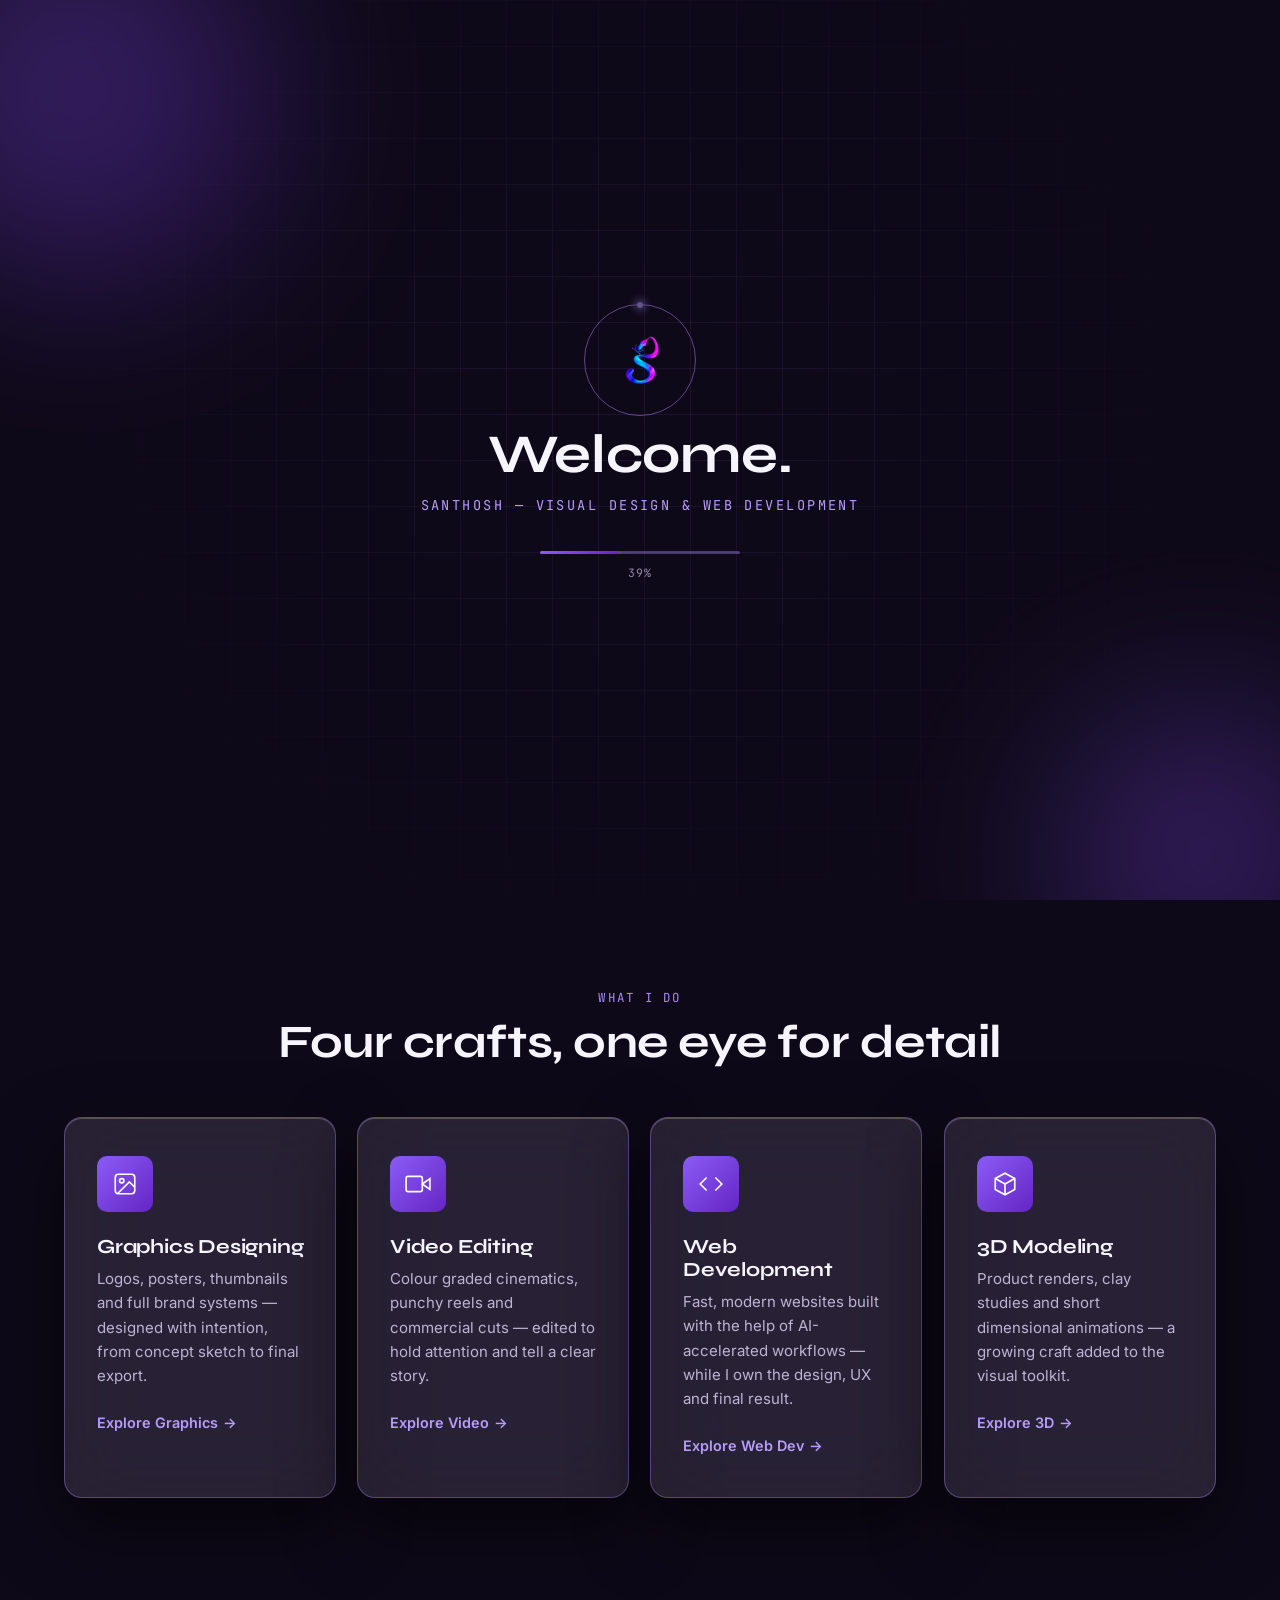
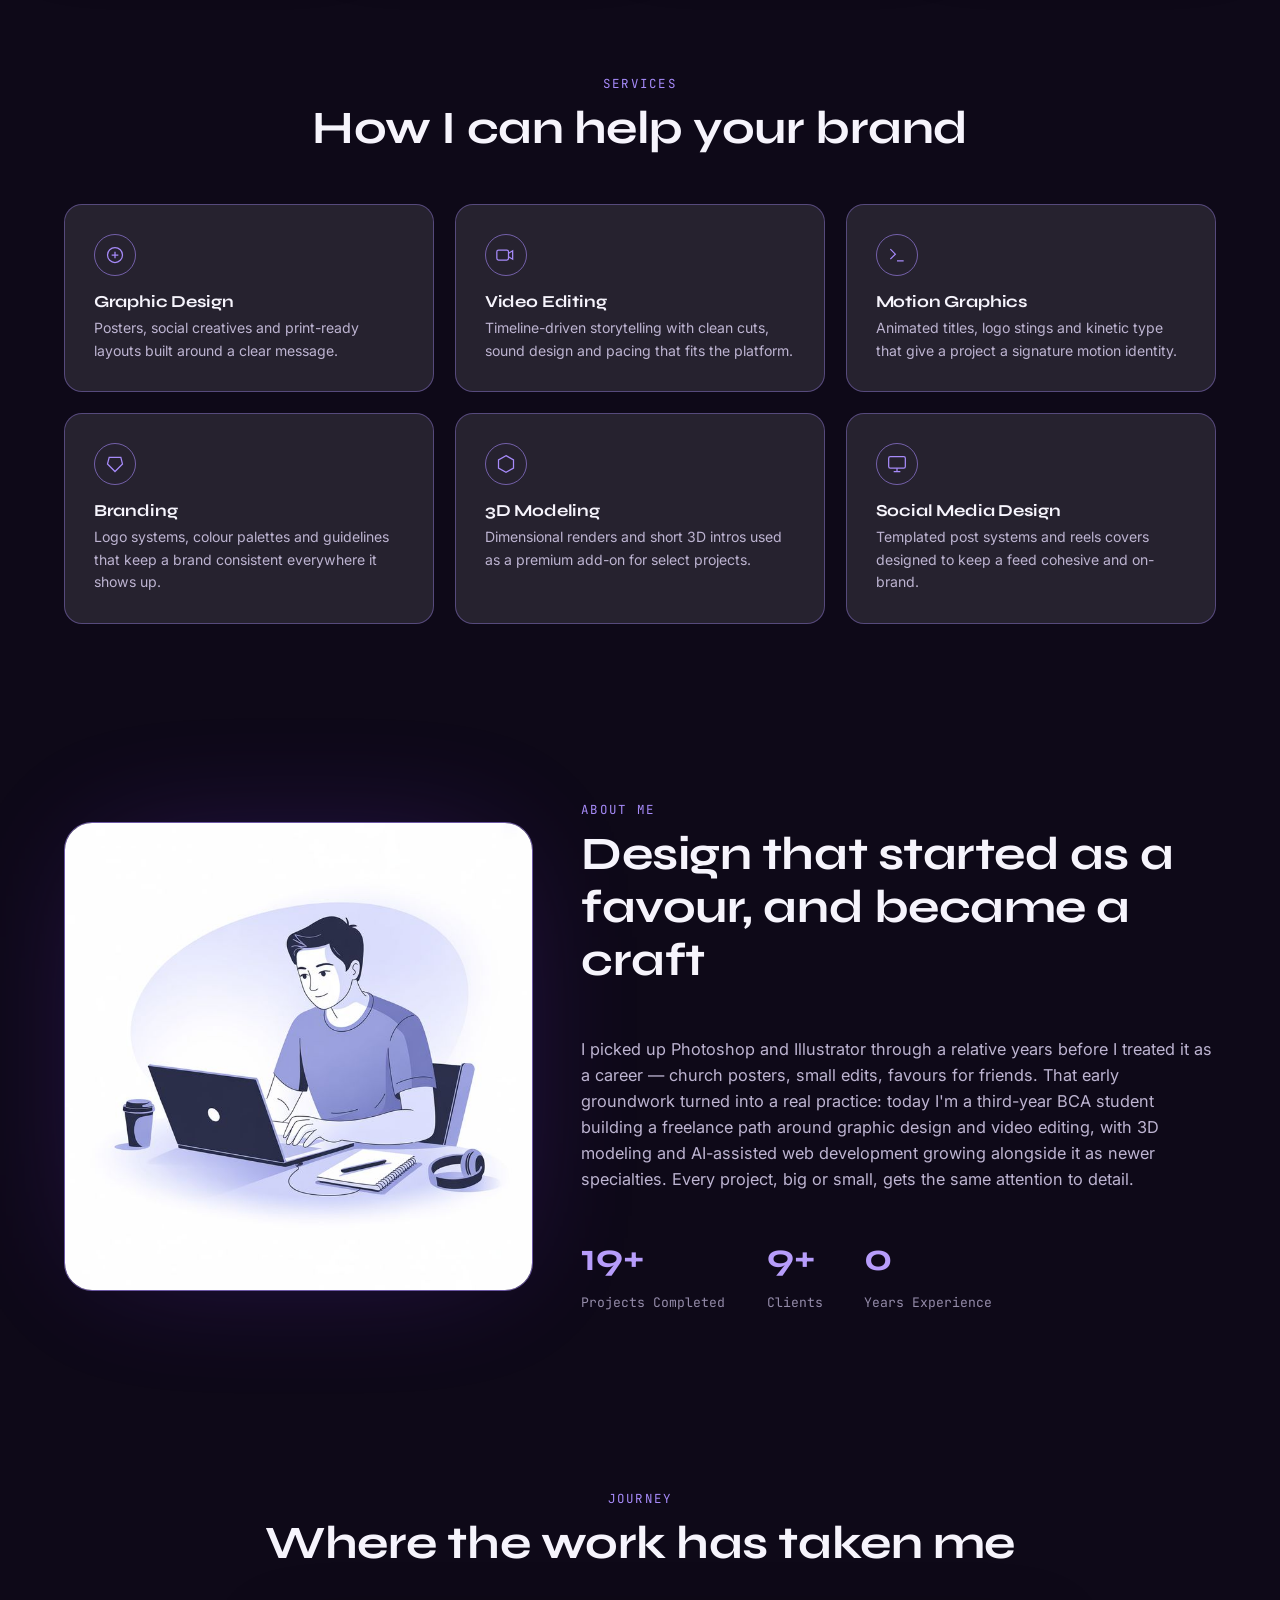
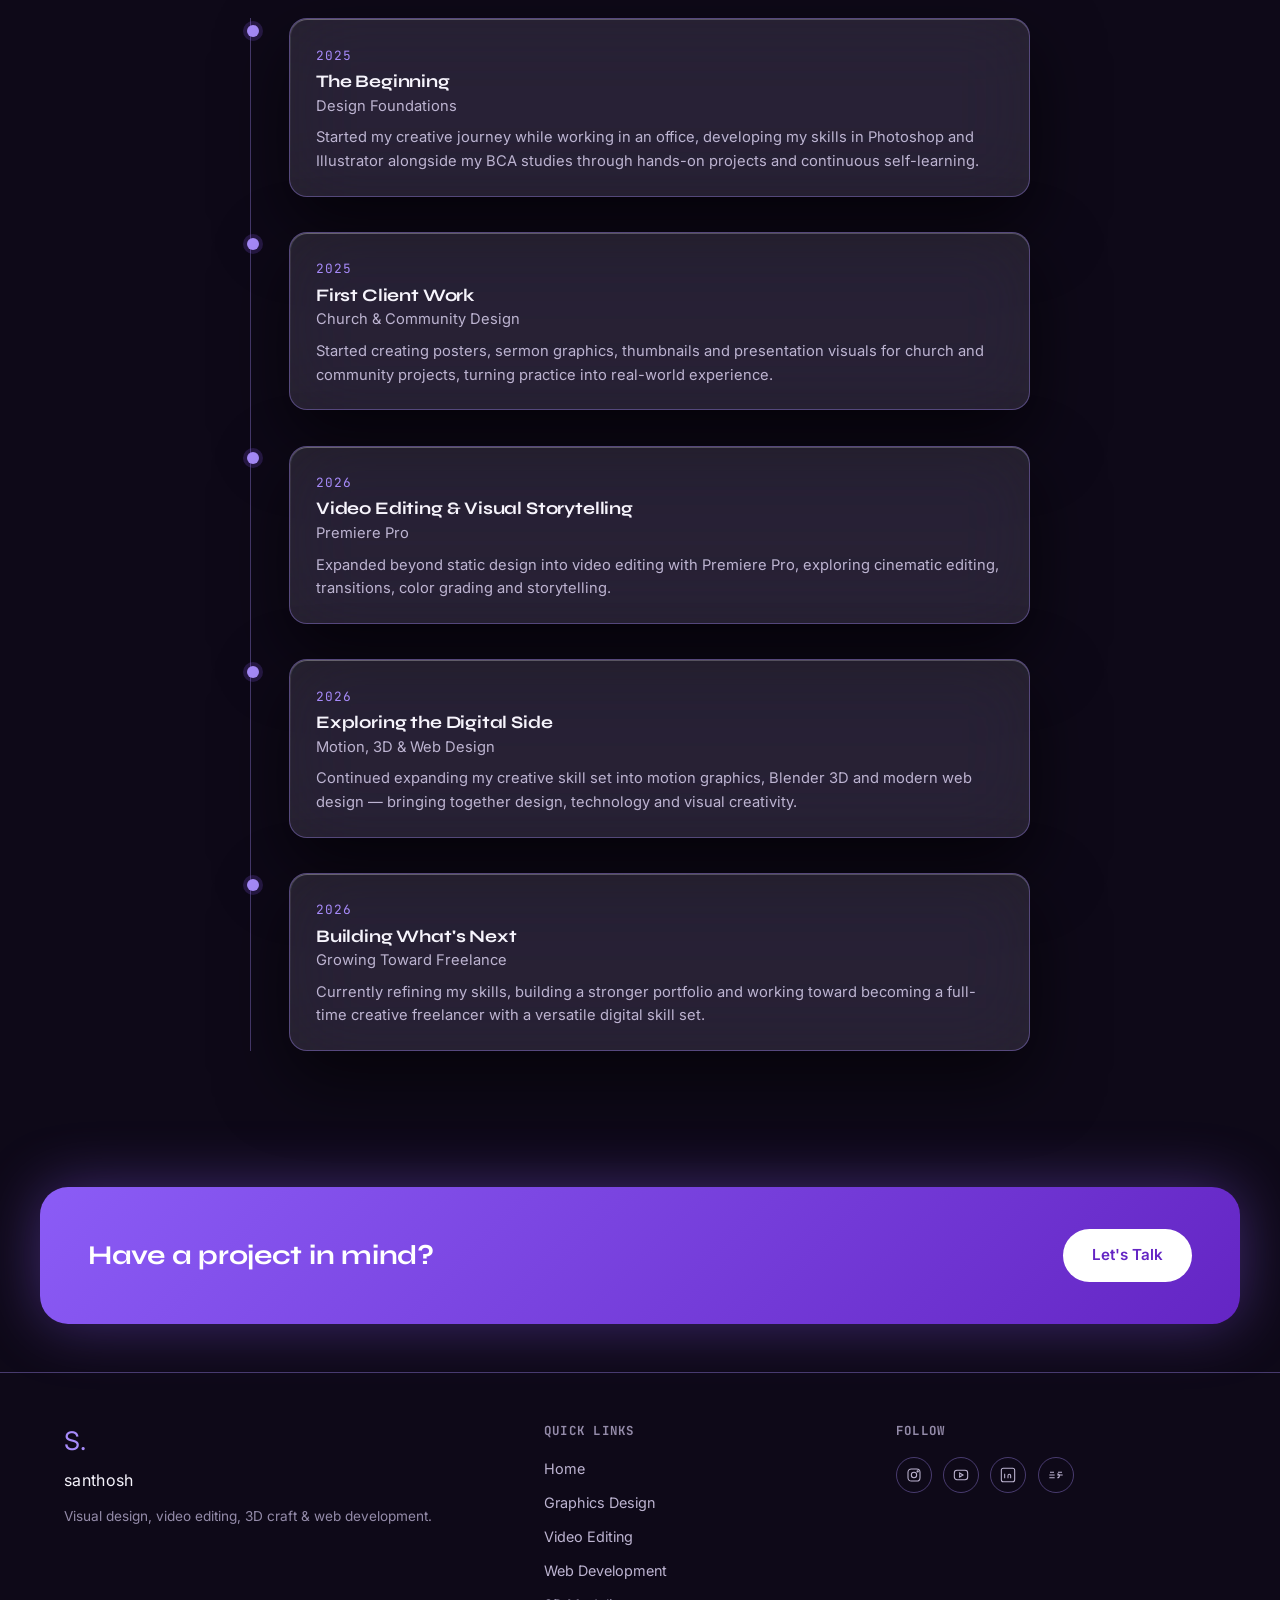
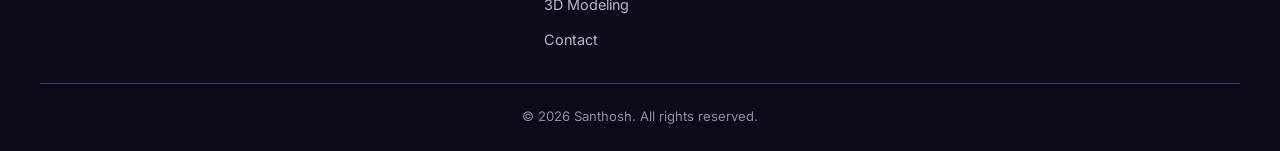
==== index.html @ 3ed883a5 "Initial portfolio upload" ====
<!DOCTYPE html>
<html lang="en">
<head>

  <!-- ============ THEME (applied before first paint to avoid a white/dark flash) ============ -->
  <script>
    (function () {
      // Dark is the site's default look. It only stays light if the
      // visitor previously flipped the toggle to light themselves.
      var saved = localStorage.getItem('portfolio-theme');
      if (saved !== 'light') {
        document.documentElement.setAttribute('data-theme', 'dark');
      }
    })();
  </script>

  <!-- ============ META / SEO ============ -->
  <meta charset="UTF-8">
  <meta name="viewport" content="width=device-width, initial-scale=1.0">
  <title>Santhosh — Visual Designer, Video Editor &amp; Web Developer</title>
  <meta name="description" content="Santhosh is a creative visual designer and web developer specializing in graphic design, video editing, motion graphics, 3D modeling and AI-assisted web development. Explore a portfolio built on brand identity, cinematic edits, dimensional storytelling and modern web builds.">
  <meta name="keywords" content="graphic designer, video editor, motion designer, 3D artist, web developer, brand designer, portfolio">
  <meta name="author" content="Santhosh">

  <!-- Open Graph -->
  <meta property="og:title" content="Santhosh — Visual Designer, Video Editor & Web Developer">
  <meta property="og:description" content="Graphic design, video editing, motion graphics, 3D modeling and web development portfolio.">
  <meta property="og:type" content="website">
  <meta property="og:image" content="images/og-image.jpg"> <!-- Change social preview image -->

  <!-- Favicon -->
  <link rel="icon" type="image/png" href="images/favicon.png"> <!-- Change favicon -->

  <!-- Fonts: Syne (display) / Inter (body) / JetBrains Mono (data & captions) -->
  <link rel="preconnect" href="https://fonts.googleapis.com">
  <link rel="preconnect" href="https://fonts.gstatic.com" crossorigin>
  <link href="https://fonts.googleapis.com/css2?family=Syne:wght@600;700;800&family=Inter:wght@300;400;500;600&family=JetBrains+Mono:wght@400;500&display=swap" rel="stylesheet">

  <!-- Stylesheet -->
  <link rel="stylesheet" href="css/style.css">

</head>
<body data-page="home">

  <!-- ============ WELCOME SCREEN (shown once per visit, home page only) ============ -->
  <div class="welcome-screen" id="welcomeScreen" aria-hidden="true">
    <div class="welcome-bg">
      <span class="welcome-orb welcome-orb-1"></span>
      <span class="welcome-orb welcome-orb-2"></span>
      <span class="welcome-grid"></span>
    </div>
    <div class="welcome-inner">
      <div class="welcome-logo-wrap">
        <img src="images/logo.png" alt="Santhosh logo" class="welcome-logo">
        <span class="welcome-logo-ring"></span>
      </div>
      <h1 class="welcome-title"><span>Welcome<span class="text-gradient">.</span></span></h1>
      <p class="welcome-sub">Santhosh — Visual Design &amp; Web Development</p>
      <div class="welcome-loader">
        <div class="welcome-loader-track"><span class="welcome-loader-bar" id="welcomeLoaderBar"></span></div>
        <span class="welcome-loader-percent" id="welcomeLoaderPercent">0%</span>
      </div>
    </div>
  </div>

  <!-- ============ PRELOADER ============ -->
  <div class="preloader" id="preloader" aria-hidden="true">
    <div class="preloader-inner">
      <img src="images/logo.png" alt="Logo" class="preloader-mark">
      <p class="preloader-text">loading portfolio<span class="dots"><span>.</span><span>.</span><span>.</span></span></p>
    </div>
  </div>

  <!-- ============ SCROLL PROGRESS BAR ============ -->
  <div class="scroll-progress" id="scrollProgress"></div>

  <!-- ============ CUSTOM CURSOR ============ -->
  <div class="cursor-dot" id="cursorDot"></div>
  <div class="cursor-follower" id="cursorFollower"></div>

  <!-- ============ NAVIGATION ============ -->
  <header class="navbar" id="navbar">
    <div class="nav-inner">

      <!-- Logo -->
      <a href="index.html" class="nav-logo" aria-label="Santhosh home">
  <img src="images/logo.png" alt="Santhosh logo" class="nav-logo-img">
</a>

      <!-- Desktop Nav -->
      <nav class="nav-links" aria-label="Primary navigation">
        <a href="index.html" class="nav-link active-link">Home</a>
        <a href="graphics.html" class="nav-link">Graphics Design</a>
        <a href="video.html" class="nav-link">Video Editing</a>
        <a href="webdev.html" class="nav-link">Web Development</a>
        <a href="modeling.html" class="nav-link">3D Modeling</a>
        <a href="contact.html" class="nav-link">Contact</a>
      </nav>

      <div class="nav-actions">
        <!-- Theme Toggle -->
        <button class="theme-toggle" id="themeToggle" aria-label="Toggle light and dark theme">
          <svg class="icon-sun" viewBox="0 0 24 24" fill="none" stroke="currentColor" stroke-width="1.6"><circle cx="12" cy="12" r="4"/><path d="M12 2v2M12 20v2M4.9 4.9l1.4 1.4M17.7 17.7l1.4 1.4M2 12h2M20 12h2M4.9 19.1l1.4-1.4M17.7 6.3l1.4-1.4"/></svg>
          <svg class="icon-moon" viewBox="0 0 24 24" fill="none" stroke="currentColor" stroke-width="1.6"><path d="M21 12.8A9 9 0 1111.2 3a7 7 0 009.8 9.8z"/></svg>
        </button>

        <!-- Mobile Menu Toggle -->
        <button class="menu-toggle" id="menuToggle" aria-label="Open menu" aria-expanded="false">
          <span></span><span></span><span></span>
        </button>
      </div>
    </div>

    <!-- Mobile Menu -->
    <nav class="mobile-menu" id="mobileMenu" aria-label="Mobile navigation">
      <a href="index.html" class="mobile-link active-link">Home</a>
      <a href="graphics.html" class="mobile-link">Graphics Design</a>
      <a href="video.html" class="mobile-link">Video Editing</a>
      <a href="webdev.html" class="mobile-link">Web Development</a>
      <a href="modeling.html" class="mobile-link">3D Modeling</a>
      <a href="contact.html" class="mobile-link">Contact</a>
    </nav>
  </header>

  <main id="main-content">

    <!-- ============ HERO SECTION ============ -->
    <section class="hero" id="hero">

      <!-- Animated gradient + floating glass shapes background -->
      <div class="hero-bg" aria-hidden="true">
        <div class="gradient-mesh"></div>
        <div class="glass-shape shape-1"></div>
        <div class="glass-shape shape-2"></div>
        <div class="glass-shape shape-3"></div>
        <div class="grain"></div>
      </div>

      <div class="hero-inner container">

        <!-- Left: Profile -->
        <div class="hero-visual reveal" data-reveal>
          <div class="hero-photo-frame">
            <!-- Change profile image -->
            <img src="images\profile image.png" alt="Portrait of Santhosh" class="hero-photo">
            <div class="frame-ring"></div>
            <div class="frame-glow"></div>
          </div>
          <div class="hero-badge">
            <span class="badge-dot"></span>
            Available for freelance work
          </div>

          <!-- Tools I know — drop your icon files into images/tools/ and
               point each src at them; nothing else needs to change. -->
          <div class="hero-tools reveal" data-reveal>
            <p class="hero-tools-label">Tools I Use</p>
            <div class="hero-tools-grid">
              <div class="tool-item">
                <span class="tool-icon"><img src="images\Adobe_Photoshop_CC_icon.svg" alt="Photoshop icon"></span>
                <span class="tool-name">Photoshop</span>
              </div>
              <div class="tool-item">
                <span class="tool-icon"><img src="images\adobe-illustrator-icon.png" alt="Illustrator icon"></span>
                <span class="tool-name">Illustrator</span>
              </div>
              <div class="tool-item">
                <span class="tool-icon"><img src="images\adobe-premiere-pro-icon.png" alt="Premiere Pro icon"></span>
                <span class="tool-name">PremierePro</span>
              </div>
              <div class="tool-item">
                <span class="tool-icon"><img src="images\69f192c41d5ab74e58b321149b280b57.png" alt="Blender icon"></span>
                <span class="tool-name">Blender</span>
              </div>
              <div class="tool-item">
                <span class="tool-icon"><img src="images\code.png" alt="Coding icon"></span>
                <span class="tool-name">Frontend</span>
              </div>
            </div>
          </div>
        </div>

        <!-- Right: Copy -->
        <div class="hero-copy">
          <p class="eyebrow reveal" data-reveal>Portfolio / 2026</p>

          <!-- Change heading -->
          <h1 class="hero-title reveal" data-reveal>
            Hi, I'm <span class="text-gradient">Santhosh</span>
          </h1>

          <!-- Animated typing effect target -->
          <p class="hero-typed">
            <span id="typedText"></span><span class="typed-cursor">|</span>
          </p>

          <!-- Change description -->
          <p class="hero-desc reveal" data-reveal>
            I turn ideas into compelling visuals and digital experiences 
            through graphic design, video editing, motion, 3D and web design — combining creativity, 
            technology and attention to detail to create work that feels bold, polished, purposeful and memorable.
          </p>

          <div class="hero-actions reveal" data-reveal>
            <a href="graphics.html" class="btn btn-primary ripple" data-magnetic>
              <span>View Portfolio</span>
            </a>
            <a href="images\Santhosh_Resume.pdf" class="btn btn-glass ripple" data-magnetic download> <!-- Change resume file -->
              <span>Download Resume</span>
            </a>
            <a href="contact.html" class="btn btn-ghost ripple" data-magnetic>
              <span>Contact Me</span>
            </a>
          </div>

          <div class="hero-meta reveal" data-reveal>
            <span>Graphic Designer</span>
            <span class="dot-sep">•</span>
            <span>Video Editor</span>
            <span class="dot-sep">•</span>
            <span>Motion Designer</span>
            <span class="dot-sep">•</span>
            <span>3D Artist</span>
            <span class="dot-sep">•</span>
            <span>Web Developer</span>
          </div>
        </div>
      </div>

      <a href="#skills" class="scroll-hint" aria-label="Scroll to explore">
        <span class="scroll-hint-line"></span>
        scroll
      </a>
    </section>

    <!-- ============ CLIENT LOGO MARQUEE ============ -->

    <!-- ============ SKILLS SECTION ============ -->
    <section class="skills" id="skills">
      <div class="container">
        <p class="eyebrow reveal center" data-reveal>What I Do</p>
        <h2 class="section-title reveal center" data-reveal>Four crafts, one eye for detail</h2>

        <div class="skills-grid">

          <article class="glass-card tilt-card reveal" data-reveal data-tilt>
            <div class="card-icon">
              <svg viewBox="0 0 24 24" fill="none" stroke="currentColor" stroke-width="1.5"><rect x="3" y="3" width="18" height="18" rx="3"/><circle cx="9" cy="9" r="2"/><path d="M21 15l-5-5L5 21"/></svg>
            </div>
            <h3>Graphics Designing</h3>
            <p>Logos, posters, thumbnails and full brand systems — designed with intention, from concept sketch to final export.</p>
            <a href="graphics.html" class="card-link ripple">Explore Graphics <span aria-hidden="true">→</span></a>
          </article>

          <article class="glass-card tilt-card reveal" data-reveal data-tilt style="--delay:0.1s">
            <div class="card-icon">
              <svg viewBox="0 0 24 24" fill="none" stroke="currentColor" stroke-width="1.5"><polygon points="23 7 16 12 23 17 23 7"/><rect x="1" y="5" width="15" height="14" rx="2"/></svg>
            </div>
            <h3>Video Editing</h3>
            <p>Colour graded cinematics, punchy reels and commercial cuts — edited to hold attention and tell a clear story.</p>
            <a href="video.html" class="card-link ripple">Explore Video <span aria-hidden="true">→</span></a>
          </article>

          <article class="glass-card tilt-card reveal" data-reveal data-tilt style="--delay:0.3s">
            <div class="card-icon">
              <svg viewBox="0 0 24 24" fill="none" stroke="currentColor" stroke-width="1.5"><path d="M16 18l6-6-6-6M8 6l-6 6 6 6"/></svg>
            </div>
            <h3>Web Development</h3>
            <p>Fast, modern websites built with the help of AI-accelerated workflows — while I own the design, UX and final result.</p>
            <a href="webdev.html" class="card-link ripple">Explore Web Dev <span aria-hidden="true">→</span></a>
          </article>

          <article class="glass-card tilt-card reveal" data-reveal data-tilt style="--delay:0.2s">
            <div class="card-icon">
              <svg viewBox="0 0 24 24" fill="none" stroke="currentColor" stroke-width="1.5"><path d="M12 2l9 5v10l-9 5-9-5V7l9-5z"/><path d="M3 7l9 5 9-5M12 22V12"/></svg>
            </div>
            <h3>3D Modeling</h3>
            <p>Product renders, clay studies and short dimensional animations — a growing craft added to the visual toolkit.</p>
            <a href="modeling.html" class="card-link ripple">Explore 3D <span aria-hidden="true">→</span></a>
          </article>

        </div>
      </div>
    </section>

    <!-- ============ SERVICES SECTION ============ -->
    <section class="services" id="services">
      <div class="container">
        <p class="eyebrow reveal center" data-reveal>Services</p>
        <h2 class="section-title reveal center" data-reveal>How I can help your brand</h2>

        <div class="services-grid">

          <div class="service-card reveal" data-reveal>
            <div class="service-icon">
              <svg viewBox="0 0 24 24" fill="none" stroke="currentColor" stroke-width="1.5"><circle cx="12" cy="12" r="9"/><path d="M8 12h8M12 8v8"/></svg>
            </div>
            <h4>Graphic Design</h4>
            <p>Posters, social creatives and print-ready layouts built around a clear message.</p>
          </div>

          <div class="service-card reveal" data-reveal style="--delay:0.05s">
            <div class="service-icon">
              <svg viewBox="0 0 24 24" fill="none" stroke="currentColor" stroke-width="1.5"><path d="M15 10l5-3v10l-5-3"/><rect x="1" y="6" width="14" height="12" rx="2"/></svg>
            </div>
            <h4>Video Editing</h4>
            <p>Timeline-driven storytelling with clean cuts, sound design and pacing that fits the platform.</p>
          </div>

          <div class="service-card reveal" data-reveal style="--delay:0.1s">
            <div class="service-icon">
              <svg viewBox="0 0 24 24" fill="none" stroke="currentColor" stroke-width="1.5"><path d="M4 17l6-6-6-6M12 19h8"/></svg>
            </div>
            <h4>Motion Graphics</h4>
            <p>Animated titles, logo stings and kinetic type that give a project a signature motion identity.</p>
          </div>

          <div class="service-card reveal" data-reveal style="--delay:0.15s">
            <div class="service-icon">
              <svg viewBox="0 0 24 24" fill="none" stroke="currentColor" stroke-width="1.5"><path d="M3 12l2-8h14l2 8-9 9-9-9z"/></svg>
            </div>
            <h4>Branding</h4>
            <p>Logo systems, colour palettes and guidelines that keep a brand consistent everywhere it shows up.</p>
          </div>

          <div class="service-card reveal" data-reveal style="--delay:0.2s">
            <div class="service-icon">
              <svg viewBox="0 0 24 24" fill="none" stroke="currentColor" stroke-width="1.5"><path d="M12 2l9 5v10l-9 5-9-5V7l9-5z"/></svg>
            </div>
            <h4>3D Modeling</h4>
            <p>Dimensional renders and short 3D intros used as a premium add-on for select projects.</p>
          </div>

          <div class="service-card reveal" data-reveal style="--delay:0.25s">
            <div class="service-icon">
              <svg viewBox="0 0 24 24" fill="none" stroke="currentColor" stroke-width="1.5"><rect x="2" y="3" width="20" height="14" rx="2"/><path d="M8 21h8M12 17v4"/></svg>
            </div>
            <h4>Social Media Design</h4>
            <p>Templated post systems and reels covers designed to keep a feed cohesive and on-brand.</p>
          </div>

        </div>
      </div>
    </section>

    <!-- ============ ABOUT SECTION ============ -->
    <section class="about" id="about">
      <div class="container about-grid">

        <div class="about-visual reveal" data-reveal>
          <!-- Change profile image -->
          <img src="images\pc work.jpg" alt="Santhosh working at a design desk" class="about-photo">
          <div class="about-frame-glow"></div>
        </div>

        <div class="about-copy">
          <p class="eyebrow reveal" data-reveal>About Me</p>
          <!-- Change heading -->
          <h2 class="section-title reveal" data-reveal>Design that started as a favour, and became a craft</h2>

          <!-- Change description -->
          <p class="about-text reveal" data-reveal>
            I picked up Photoshop and Illustrator through a relative years before I
            treated it as a career — church posters, small edits, favours for
            friends. That early groundwork turned into a real practice: today I'm
            a third-year BCA student building a freelance path around graphic
            design and video editing, with 3D modeling and AI-assisted web
            development growing alongside it as newer specialties. Every
            project, big or small, gets the same attention to detail.
          </p>

          <div class="counters reveal" data-reveal>
            <div class="counter-item">
              <span class="counter" data-target="20">0</span><span class="counter-suffix">+</span>
              <p>Projects Completed</p>
            </div>
            <div class="counter-item">
              <span class="counter" data-target="10">0</span><span class="counter-suffix">+</span>
              <p>Clients</p>
            </div>
            <div class="counter-item">
              <span class="counter" data-target="1">0</span>
              <p>Years Experience</p>
            </div>
          </div>
        </div>

      </div>
    </section>

    <!-- ============ TIMELINE SECTION ============ -->
    <section class="timeline-section" id="timeline">
      <div class="container">
        <p class="eyebrow reveal center" data-reveal>Journey</p>
        <h2 class="section-title reveal center" data-reveal>Where the work has taken me</h2>

        <div class="timeline">

          <div class="timeline-item reveal" data-reveal>
            <div class="timeline-dot"></div>
            <div class="timeline-content glass-card">
              <span class="timeline-year">2025</span>
              <h4>The Beginning</h4>
              <p class="timeline-org">Design Foundations</p>
              <p>Started my creative journey while working in an office, developing my skills in Photoshop and Illustrator alongside my BCA studies through hands-on projects and continuous self-learning.</p>
            </div>
          </div>

          <div class="timeline-item reveal" data-reveal>
            <div class="timeline-dot"></div>
            <div class="timeline-content glass-card">
              <span class="timeline-year">2025</span>
              <h4>First Client Work</h4>
              <p class="timeline-org">Church & Community Design</p>
              <p>Started creating posters, sermon graphics, thumbnails and presentation visuals for church and community projects, turning practice into real-world experience.</p>
            </div>
          </div>

          <div class="timeline-item reveal" data-reveal>
            <div class="timeline-dot"></div>
            <div class="timeline-content glass-card">
              <span class="timeline-year">2026</span>
              <h4>Video Editing & Visual Storytelling</h4>
              <p class="timeline-org">Premiere Pro</p>
              <p>Expanded beyond static design into video editing with Premiere Pro, exploring cinematic editing, transitions, color grading and storytelling.</p>
            </div>
          </div>

          <div class="timeline-item reveal" data-reveal>
            <div class="timeline-dot"></div>
            <div class="timeline-content glass-card">
              <span class="timeline-year">2026</span>
              <h4>Exploring the Digital Side</h4>
              <p class="timeline-org">Motion, 3D & Web Design</p>
              <p>Continued expanding my creative skill set into motion graphics, Blender 3D and modern web design — bringing together design, technology and visual creativity.</p>
            </div>
          </div>

          <div class="timeline-item reveal" data-reveal>
            <div class="timeline-dot"></div>
            <div class="timeline-content glass-card">
              <span class="timeline-year">2026</span>
              <h4>Building What's Next</h4>
              <p class="timeline-org">Growing Toward Freelance</p>
              <p>Currently refining my skills, building a stronger portfolio and working toward becoming a full-time creative freelancer with a versatile digital skill set.</p>
            </div>
          </div>

        </div>
      </div>
    </section>

    <!-- ============ FEATURED PROJECTS ============ -->
    
    <!-- ============ TESTIMONIALS ============ -->
    
    <!-- ============ CTA STRIP ============ -->
    <section class="cta-strip">
      <div class="container cta-inner reveal" data-reveal>
        <h2>Have a project in mind?</h2>
        <a href="contact.html" class="btn btn-primary ripple" data-magnetic><span>Let's Talk</span></a>
      </div>
    </section>

  </main>

  <!-- ============ FOOTER ============ -->
  <footer class="site-footer">
    <div class="container footer-inner">
      <div class="footer-brand">
        <span class="logo-mark">S.</span>
        <span class="logo-word">santhosh</span>
        <p>Visual design, video editing, 3D craft &amp; web development.</p>
      </div>

      <div class="footer-links">
        <h5>Quick Links</h5>
        <a href="index.html">Home</a>
        <a href="graphics.html">Graphics Design</a>
        <a href="video.html">Video Editing</a>
        <a href="webdev.html">Web Development</a>
        <a href="modeling.html">3D Modeling</a>
        <a href="contact.html">Contact</a>
      </div>

      <div class="footer-social">
        <h5>Follow</h5>
        <div class="social-icons">
          <a href="https://www.instagram.com/v_san_thosh/?hl=en" aria-label="Instagram" class="social-icon"><svg viewBox="0 0 24 24" fill="none" stroke="currentColor" stroke-width="1.6"><rect x="3" y="3" width="18" height="18" rx="5"/><circle cx="12" cy="12" r="4"/><circle cx="17.5" cy="6.5" r="1"/></svg></a>
          <a href="https://www.youtube.com/@SanthoshSanthosh-l7y" aria-label="YouTube" class="social-icon"><svg viewBox="0 0 24 24" fill="none" stroke="currentColor" stroke-width="1.6"><rect x="2" y="5" width="20" height="14" rx="4"/><polygon points="10 9 15 12 10 15 10 9"/></svg></a>
          <a href="https://www.linkedin.com/in/santhosh26122006/" aria-label="LinkedIn" class="social-icon"><svg viewBox="0 0 24 24" fill="none" stroke="currentColor" stroke-width="1.6"><rect x="2" y="2" width="20" height="20" rx="3"/><path d="M7 10v7M7 7v.01M12 17v-4a2 2 0 014 0v4M12 13v4"/></svg></a>
          <a href="#" aria-label="Behance" class="social-icon"><svg viewBox="0 0 24 24" fill="none" stroke="currentColor" stroke-width="1.6"><path d="M3 8h6M2 12h8M2 16h8M15 8h6M14 12h8M14 16a3 3 0 100-6"/></svg></a>
        </div>
      </div>
    </div>
    <div class="footer-bottom container">
      <p>&copy; <span id="year"></span> Santhosh. All rights reserved.</p>
    </div>
  </footer>

  <!-- ============ BACK TO TOP ============ -->
  <button class="back-to-top" id="backToTop" aria-label="Back to top">
    <svg viewBox="0 0 24 24" fill="none" stroke="currentColor" stroke-width="2"><path d="M12 19V5M5 12l7-7 7 7"/></svg>
  </button>

  <!-- ============ SCRIPTS ============ -->
  <script src="js/script.js"></script>

</body>
</html>
---- css/style.css ----
/* ====================================================================
   SANTHOSH — PORTFOLIO STYLESHEET
   Structure:
   1. CSS Variables (design tokens)
   2. Reset & Base
   3. Typography
   4. Layout Utilities
   5. Buttons & Ripple
   6. Preloader
   7. Scroll Progress Bar
   8. Custom Cursor
   9. Navbar
   10. Hero (home)
   11. Marquee
   12. Skills
   13. Services
   14. About + Counters
   15. Timeline
   16. Featured Projects
   17. Testimonials
   18. CTA Strip
   19. Footer + Back to Top
   20. Page Hero (inner pages)
   21. Filter Bar
   22. Gallery Grid / Lightbox
   23. Video Cards / Reels / Commercial
   24. 3D Project Layout
   25. Contact Form / Info / Map
   26. Scroll Reveal + Keyframes
   27. Responsive
   28. Enhanced 3D Tilt / Magnetic Buttons
   29. YouTube Embed (Video Page)
   30. Web Development Page
   31. Fine-Grained Responsive (320–1920px)
   ==================================================================== */


/* ==================== 1. CSS VARIABLES ==================== */
:root {

  /* ---- Colors (light theme / default) ----
     White base, light-purple accents, gray text — tuned for clear
     readability. --white is the main TEXT color variable name (kept
     for compatibility with the rest of the file) even though in this
     light theme it actually holds a dark plum-gray for contrast. */
  --bg-primary: #faf9fd;
  --bg-secondary: #ffffff;
  --bg-elevated: #f2eefa;

  --purple-50:  #f3effe;
  --purple-300: #8b5cf6;
  --purple-400: #7c3aed;
  --purple-500: #8b5cf6;
  --purple-600: #7c3aed;
  --purple-700: #6425c4;

  --white: #241a35;
  --gray-100: #3a3049;
  --gray-300: #635b76;
  --gray-500: #837c93;
  --gray-700: #a79fbd;

  --glass-bg: rgba(139, 92, 246, 0.11);
  --glass-bg-strong: rgba(139, 92, 246, 0.19);
  --glass-border: rgba(124, 58, 237, 0.28);
  --glass-border-strong: rgba(124, 58, 237, 0.5);
  --glass-blur: 36px;
  --glass-highlight: rgba(255, 255, 255, 0.5);

  --shadow-glow: 0 0 60px rgba(139, 92, 246, 0.3);
  --shadow-soft: 0 24px 60px rgba(109, 40, 217, 0.18);
  --shadow-3d: 0 40px 80px -22px rgba(88, 28, 165, 0.38), 0 16px 34px -10px rgba(88, 28, 165, 0.26), 0 4px 12px rgba(88, 28, 165, 0.16);

  --gradient-primary: linear-gradient(135deg, var(--purple-500), var(--purple-700));
  --gradient-text: linear-gradient(135deg, #7c3aed, var(--purple-600) 60%, #5b21b6);
  --gradient-mesh: radial-gradient(circle at 15% 20%, rgba(139,92,246,0.16), transparent 45%),
                    radial-gradient(circle at 85% 15%, rgba(109,40,217,0.14), transparent 40%),
                    radial-gradient(circle at 50% 90%, rgba(167,139,250,0.14), transparent 50%);

  --navbar-scrolled-bg: rgba(255, 255, 255, 0.75);
  --mobile-menu-bg: rgba(255, 255, 255, 0.96);

  /* ---- Typography ---- */
  --font-display: 'Syne', sans-serif;
  --font-body: 'Inter', sans-serif;
  --font-mono: 'JetBrains Mono', monospace;

  --fs-h1: clamp(2.6rem, 6vw, 4.6rem);
  --fs-h2: clamp(1.9rem, 4vw, 2.9rem);
  --fs-h3: 1.35rem;
  --fs-body: 1rem;
  --fs-small: 0.85rem;

  /* ---- Spacing ---- */
  --space-xs: 0.5rem;
  --space-sm: 1rem;
  --space-md: 1.75rem;
  --space-lg: 3rem;
  --space-xl: 5.5rem;
  --container-w: 1200px;

  /* ---- Radius ---- */
  --radius-sm: 10px;
  --radius-md: 18px;
  --radius-lg: 28px;
  --radius-pill: 999px;

  /* ---- Motion ---- */
  --ease: cubic-bezier(0.22, 1, 0.36, 1);
  --t-fast: 0.2s;
  --t-med: 0.4s;
  --t-slow: 0.8s;
}

/* ---- Dark theme overrides (toggled on via the theme switch) ----
   Kept deliberately high-contrast: light-gray/white text on a deep
   plum-black background so it stays easy to read, not murky. */
[data-theme="dark"] {
  --bg-primary: #0e0918;
  --bg-secondary: #150d24;
  --bg-elevated: #1b1130;

  --purple-300: #b79dfb;
  --purple-400: #a78bfa;

  --white: #f6f4fc;
  --gray-100: #e3ddf0;
  --gray-300: #bdb4d1;
  --gray-500: #948ba9;
  --gray-700: #635c78;

  --glass-bg: rgba(255, 255, 255, 0.1);
  --glass-bg-strong: rgba(255, 255, 255, 0.16);
  --glass-border: rgba(167, 139, 250, 0.38);
  --glass-border-strong: rgba(167, 139, 250, 0.6);
  --glass-blur: 36px;
  --glass-highlight: rgba(255, 255, 255, 0.22);

  --shadow-glow: 0 0 60px rgba(139, 92, 246, 0.4);
  --shadow-soft: 0 28px 70px rgba(0, 0, 0, 0.6);
  --shadow-3d: 0 40px 90px -22px rgba(0, 0, 0, 0.65), 0 16px 34px -10px rgba(139, 92, 246, 0.38), 0 4px 14px rgba(139, 92, 246, 0.2);

  --gradient-text: linear-gradient(135deg, #cbb6ff, var(--purple-400) 60%, var(--purple-600));
  --gradient-mesh: radial-gradient(circle at 15% 20%, rgba(139,92,246,0.35), transparent 45%),
                    radial-gradient(circle at 85% 15%, rgba(109,40,217,0.3), transparent 40%),
                    radial-gradient(circle at 50% 90%, rgba(167,139,250,0.25), transparent 50%);

  --navbar-scrolled-bg: rgba(14, 9, 24, 0.7);
  --mobile-menu-bg: rgba(14, 9, 24, 0.92);
}


/* ==================== 2. RESET & BASE ==================== */
*, *::before, *::after { box-sizing: border-box; margin: 0; padding: 0; }

html { scroll-behavior: smooth; }

body {
  background: var(--bg-primary);
  color: var(--white);
  font-family: var(--font-body);
  font-weight: 400;
  line-height: 1.6;
  overflow-x: hidden;
  transition: background var(--t-med) var(--ease), color var(--t-med) var(--ease);
  transform-origin: center top;
}

/* ---- Premium page-to-page transitions (native, GPU-composited) ----
   Uses the browser's built-in Cross-Document View Transitions API instead
   of a JS click-intercept + setTimeout delay. This adds zero navigation
   lag: the browser starts loading the next page immediately on click, and
   animates the crossfade/swap on the compositor thread once it's ready.
   Any browser without support (older Safari/Firefox) just does a normal,
   instant navigation — no broken behavior, no delay, nothing to feel
   "laggy." Chrome/Edge 126+ and Safari 18+ support this today. */
@view-transition {
  navigation: auto;
}

::view-transition-old(root) {
  animation: vt-fade-scale-out 0.4s cubic-bezier(0.4, 0, 0.2, 1) both;
}
::view-transition-new(root) {
  animation: vt-fade-scale-in 0.45s cubic-bezier(0.16, 1, 0.3, 1) both;
}
@keyframes vt-fade-scale-out {
  to { opacity: 0; transform: scale(0.97); }
}
@keyframes vt-fade-scale-in {
  from { opacity: 0; transform: scale(1.03); }
}

img { max-width: 100%; display: block; }
a { color: inherit; text-decoration: none; }
button { font-family: inherit; cursor: pointer; background: none; border: none; color: inherit; }
ul { list-style: none; }

/* Focus states for accessibility */
a:focus-visible, button:focus-visible, input:focus-visible, textarea:focus-visible {
  outline: 2px solid var(--purple-400);
  outline-offset: 3px;
  border-radius: 4px;
}

/* Respect reduced motion */
@media (prefers-reduced-motion: reduce) {
  *, *::before, *::after {
    animation-duration: 0.001ms !important;
    animation-iteration-count: 1 !important;
    transition-duration: 0.001ms !important;
    scroll-behavior: auto !important;
  }
}

/* Hide native cursor on devices using the custom cursor */
body.has-custom-cursor, body.has-custom-cursor a, body.has-custom-cursor button {
  cursor: none;
}


/* ==================== 3. TYPOGRAPHY ==================== */
h1, h2, h3, h4 {
  font-family: var(--font-display);
  font-weight: 700;
  letter-spacing: -0.01em;
  line-height: 1.15;
}

.text-gradient {
  background: var(--gradient-text);
  background-size: 200% auto;
  -webkit-background-clip: text;
  background-clip: text;
  color: transparent;
  animation: gradient-shimmer 6s ease-in-out infinite;
}
@keyframes gradient-shimmer {
  0%, 100% { background-position: 0% center; }
  50% { background-position: 100% center; }
}

.eyebrow {
  font-family: var(--font-mono);
  font-size: 0.78rem;
  letter-spacing: 0.18em;
  text-transform: uppercase;
  color: var(--purple-400);
  margin-bottom: var(--space-xs);
}

.section-title { font-size: var(--fs-h2); margin-bottom: var(--space-lg); }
.section-title.center, .eyebrow.center { text-align: center; }

.page-title { font-size: var(--fs-h1); margin-bottom: var(--space-sm); }
.page-desc { color: var(--gray-300); max-width: 620px; font-size: 1.05rem; }


/* ==================== 4. LAYOUT UTILITIES ==================== */
.container { max-width: var(--container-w); margin: 0 auto; padding: 0 1.5rem; }

section { padding: var(--space-xl) 0; position: relative; }

.glass-card {
  position: relative;
  background: var(--glass-bg);
  border: 1px solid var(--glass-border);
  border-radius: var(--radius-md);
  backdrop-filter: blur(var(--glass-blur)) saturate(160%);
  -webkit-backdrop-filter: blur(var(--glass-blur)) saturate(160%);
  box-shadow: var(--shadow-soft), inset 0 1px 0 var(--glass-highlight);
  transition: transform var(--t-med) var(--ease), border-color var(--t-med) var(--ease), box-shadow var(--t-med) var(--ease);
}
/* Faint top-edge light catch — the detail that sells "glass" over "flat panel" */
.glass-card::before {
  content: '';
  position: absolute; inset: 0;
  border-radius: inherit;
  padding: 1px;
  background: linear-gradient(160deg, var(--glass-highlight), transparent 40%);
  -webkit-mask: linear-gradient(#fff 0 0) content-box, linear-gradient(#fff 0 0);
  -webkit-mask-composite: xor;
  mask-composite: exclude;
  opacity: 0.5;
  pointer-events: none;
}


/* ==================== 5. BUTTONS & RIPPLE ==================== */
.btn {
  position: relative;
  overflow: hidden;
  display: inline-flex;
  align-items: center;
  gap: 0.5rem;
  padding: 0.9rem 1.8rem;
  border-radius: var(--radius-pill);
  font-weight: 600;
  font-size: 0.95rem;
  transition: transform var(--t-fast) var(--ease), box-shadow var(--t-fast) var(--ease), background var(--t-fast) var(--ease);
}

.btn-primary {
  background: var(--gradient-primary);
  color: #fff;
  box-shadow: 0 14px 34px rgba(139, 92, 246, 0.4), inset 0 1px 0 rgba(255,255,255,0.25);
}
.btn-primary:hover { transform: translateY(-4px) scale(1.02); box-shadow: 0 22px 50px rgba(139, 92, 246, 0.55), inset 0 1px 0 rgba(255,255,255,0.3); }

/* Diagonal light sweep across primary buttons on hover — subtle premium touch */
.btn-primary::before {
  content: '';
  position: absolute; top: 0; left: -60%;
  width: 40%; height: 100%;
  background: linear-gradient(120deg, transparent, rgba(255,255,255,0.35), transparent);
  transform: skewX(-20deg);
  transition: left 0.7s var(--ease);
  pointer-events: none;
}
.btn-primary:hover::before { left: 130%; }

.btn-glass {
  position: relative;
  background: var(--glass-bg-strong);
  border: 1px solid var(--glass-border-strong);
  color: var(--white);
  backdrop-filter: blur(20px) saturate(180%);
  -webkit-backdrop-filter: blur(20px) saturate(180%);
  box-shadow: 0 10px 26px rgba(88,28,165,0.16), inset 0 1px 0 var(--glass-highlight);
}
.btn-glass:hover { transform: translateY(-4px) scale(1.02); border-color: var(--purple-400); box-shadow: var(--shadow-3d); }

.btn-ghost {
  background: transparent;
  color: var(--purple-300);
  border: 1px solid var(--glass-border);
}
.btn-ghost:hover { color: var(--white); transform: translateY(-4px); border-color: var(--purple-400); background: var(--glass-bg); }

/* Ripple click effect */
.ripple { position: relative; }
.ripple-circle {
  position: absolute;
  border-radius: 50%;
  background: rgba(255, 255, 255, 0.5);
  transform: scale(0);
  animation: ripple-anim 0.6s var(--ease);
  pointer-events: none;
}
@keyframes ripple-anim {
  to { transform: scale(2.6); opacity: 0; }
}


/* ==================== 6. PRELOADER ==================== */
.preloader {
  position: fixed;
  inset: 0;
  z-index: 9999;
  background: var(--bg-primary);
  display: flex;
  align-items: center;
  justify-content: center;
  transition: opacity 0.6s var(--ease), visibility 0.6s var(--ease);
}
.preloader.loaded { opacity: 0; visibility: hidden; }

/* Once the preloader clears, the main content eases in rather than just
   appearing. Targets #main-content (not body) so the preloader/welcome
   overlays — which sit outside it, before the fade starts — stay visible. */
#main-content { opacity: 0; transform: translateY(10px); }
body.page-ready #main-content { opacity: 1; transform: translateY(0); transition: opacity 0.8s var(--ease), transform 0.8s var(--ease); }

.preloader-inner { text-align: center; }
.preloader-mark {
  display: inline-block;
  width: 100px; /* adjust to your logo size */
  animation: pulse-mark 1.4s ease-in-out infinite;
}
.preloader-text {
  margin-top: 0.75rem;
  font-family: var(--font-mono);
  font-size: 0.8rem;
  letter-spacing: 0.14em;
  text-transform: uppercase;
  color: var(--gray-500);
}
.dots span { animation: dot-blink 1.2s infinite; }
.dots span:nth-child(2) { animation-delay: 0.2s; }
.dots span:nth-child(3) { animation-delay: 0.4s; }

@keyframes pulse-mark { 0%, 100% { transform: scale(1); opacity: 1; } 50% { transform: scale(1.1); opacity: 0.7; } }
@keyframes dot-blink { 0%, 100% { opacity: 0.2; } 50% { opacity: 1; } }

/* ---- Welcome / Splash screen ----
   Shown once per browser session, only on the home page entry point.
   Sits above the preloader (higher z-index) and fades itself out. */
.welcome-screen {
  position: fixed; inset: 0; z-index: 10000;
  background: var(--bg-primary);
  display: flex; align-items: center; justify-content: center;
  overflow: hidden;
  transition: opacity 0.8s var(--ease), visibility 0.8s var(--ease);
}
.welcome-screen.hidden { opacity: 0; visibility: hidden; pointer-events: none; }

/* Ambient animated background — soft floating gradient orbs + a faint grid,
   purely decorative, gives the splash some depth instead of a flat fill. */
.welcome-bg { position: absolute; inset: 0; z-index: 0; }
.welcome-orb {
  position: absolute;
  border-radius: 50%;
  filter: blur(90px);
  opacity: 0.35;
  background: var(--gradient-primary);
  animation: welcome-orb-float 9s ease-in-out infinite;
}
.welcome-orb-1 { width: 380px; height: 380px; top: -10%; left: -8%; }
.welcome-orb-2 { width: 300px; height: 300px; bottom: -12%; right: -6%; animation-duration: 11s; animation-delay: 1.2s; }
.welcome-grid {
  position: absolute; inset: 0;
  background-image:
    linear-gradient(var(--glass-border) 1px, transparent 1px),
    linear-gradient(90deg, var(--glass-border) 1px, transparent 1px);
  background-size: 46px 46px;
  opacity: 0.25;
  mask-image: radial-gradient(circle at 50% 45%, #000 0%, transparent 72%);
  -webkit-mask-image: radial-gradient(circle at 50% 45%, #000 0%, transparent 72%);
}
@keyframes welcome-orb-float {
  0%, 100% { transform: translate(0, 0) scale(1); }
  50% { transform: translate(3%, 4%) scale(1.12); }
}

.welcome-inner { position: relative; z-index: 1; text-align: center; }

.welcome-logo-wrap {
  position: relative;
  width: 84px; height: 84px;
  margin: 0 auto 1.4rem;
  opacity: 0; transform: scale(0.7);
  animation: welcome-pop 0.7s var(--ease) 0.15s both;
}
.welcome-logo { width: 100%; height: 100%; object-fit: contain; position: relative; z-index: 1; animation: pulse-mark 2.4s ease-in-out 0.9s infinite; }
.welcome-logo-ring {
  position: absolute; inset: -14px;
  border: 1px solid var(--purple-400);
  border-radius: 50%;
  opacity: 0.5;
  animation: welcome-ring-spin 6s linear infinite, welcome-ring-fade 2.4s ease-in-out 0.9s infinite;
}
.welcome-logo-ring::before {
  content: ''; position: absolute; top: -3px; left: 50%;
  width: 6px; height: 6px; margin-left: -3px;
  background: var(--purple-300); border-radius: 50%;
  box-shadow: 0 0 8px 2px var(--purple-400);
}

.welcome-title { overflow: hidden; margin-bottom: 0.5rem; }
.welcome-title span {
  display: inline-block;
  font-family: var(--font-display);
  font-size: clamp(2.1rem, 6vw, 3.4rem);
  font-weight: 700;
  color: var(--white);
  opacity: 0;
  transform: translateY(100%);
  animation: welcome-line-rise 0.8s var(--ease) 0.45s both;
}
.welcome-sub {
  font-family: var(--font-mono);
  font-size: 0.85rem;
  letter-spacing: 0.18em;
  text-transform: uppercase;
  color: var(--purple-300);
  margin-bottom: 2.2rem;
  opacity: 0;
  animation: welcome-rise 0.8s var(--ease) 0.8s both;
}

.welcome-loader {
  display: flex; flex-direction: column; align-items: center; gap: 0.6rem;
  opacity: 0;
  animation: welcome-rise 0.8s var(--ease) 1.05s both;
}
.welcome-loader-track { width: 200px; height: 3px; background: var(--glass-border); border-radius: var(--radius-pill); overflow: hidden; }
.welcome-loader-bar {
  display: block; height: 100%; width: 0%;
  background: var(--gradient-primary);
  border-radius: var(--radius-pill);
  box-shadow: 0 0 10px var(--purple-400);
  transition: width 0.25s linear;
}
.welcome-loader-percent {
  font-family: var(--font-mono);
  font-size: 0.72rem;
  letter-spacing: 0.1em;
  color: var(--gray-500);
}

@keyframes welcome-pop { from { opacity: 0; transform: scale(0.7); } to { opacity: 1; transform: scale(1); } }
@keyframes welcome-line-rise { from { opacity: 0; transform: translateY(100%); } to { opacity: 1; transform: translateY(0); } }
@keyframes welcome-ring-spin { from { transform: rotate(0deg); } to { transform: rotate(360deg); } }
@keyframes welcome-ring-fade { 0%, 100% { opacity: 0.25; } 50% { opacity: 0.6; } }
@keyframes welcome-rise { from { opacity: 0; transform: translateY(14px); } to { opacity: 1; transform: translateY(0); } }


/* ==================== 7. SCROLL PROGRESS BAR ==================== */
.scroll-progress {
  position: fixed;
  top: 0; left: 0;
  height: 3px;
  width: 0%;
  background: var(--gradient-primary);
  z-index: 1001;
  box-shadow: 0 0 12px rgba(139, 92, 246, 0.6);
}


/* ==================== 8. CUSTOM CURSOR ==================== */
.cursor-dot, .cursor-follower {
  position: fixed;
  top: 0; left: 0;
  border-radius: 50%;
  pointer-events: none;
  z-index: 1002;
  transform: translate(-50%, -50%);
  display: none;
}
body.has-custom-cursor .cursor-dot,
body.has-custom-cursor .cursor-follower { display: block; }

.cursor-dot {
  width: 8px; height: 8px;
  background: var(--purple-400);
}
.cursor-follower {
  width: 34px; height: 34px;
  border: 1px solid var(--glass-border-strong);
  transition: width 0.25s var(--ease), height 0.25s var(--ease), border-color 0.25s var(--ease), background 0.25s var(--ease);
}
.cursor-follower.cursor-hover {
  width: 56px; height: 56px;
  background: rgba(139, 92, 246, 0.12);
  border-color: var(--purple-400);
}


/* ==================== 9. NAVBAR ==================== */
.navbar {
  position: fixed;
  top: 0; left: 0; right: 0;
  z-index: 900;
  padding: 1.3rem 0;
  transition: padding var(--t-med) var(--ease), background var(--t-med) var(--ease), box-shadow var(--t-med) var(--ease);
}
.navbar.scrolled {
  padding: 0.7rem 0;
  background: var(--navbar-scrolled-bg);
  backdrop-filter: blur(22px) saturate(160%);
  -webkit-backdrop-filter: blur(22px) saturate(160%);
  box-shadow: 0 8px 30px rgba(109, 40, 217, 0.1);
  border-bottom: 1px solid var(--glass-border);
}

.nav-inner {
  max-width: var(--container-w);
  margin: 0 auto;
  padding: 0 1.5rem;
  display: flex;
  align-items: center;
  justify-content: space-between;
}

.nav-logo { display: flex; align-items: center; gap: 0.4rem; font-family: var(--font-display); font-weight: 700; }
.logo-mark { color: var(--purple-400); font-size: 1.4rem; }
.logo-word { text-transform: lowercase; letter-spacing: 0.02em; }

.nav-links { display: flex; gap: 2.1rem; }
.nav-link {
  position: relative;
  font-size: 0.92rem;
  font-weight: 500;
  color: var(--gray-300);
  transition: color var(--t-fast);
  padding: 0.3rem 0;
}
.nav-link::after {
  content: '';
  position: absolute;
  left: 0; bottom: -2px;
  width: 0; height: 1.5px;
  background: var(--gradient-primary);
  transition: width var(--t-fast) var(--ease);
}
.nav-link:hover, .nav-link.active-link { color: var(--white); }
.nav-link:hover::after, .nav-link.active-link::after { width: 100%; }

.nav-actions { display: flex; align-items: center; gap: 1rem; }

.theme-toggle {
  width: 38px; height: 38px;
  border-radius: 50%;
  display: grid; place-items: center;
  background: var(--glass-bg);
  border: 1px solid var(--glass-border);
  color: var(--purple-300);
  transition: border-color var(--t-fast), transform var(--t-fast);
}
.theme-toggle:hover { transform: rotate(20deg); border-color: var(--purple-400); }
.theme-toggle svg { width: 18px; height: 18px; }
/* Light mode is default: show the moon (click it to switch to dark). */
.icon-sun { display: none; }
.icon-moon { display: block; }
[data-theme="dark"] .icon-sun { display: block; }
[data-theme="dark"] .icon-moon { display: none; }

.menu-toggle {
  display: none;
  flex-direction: column;
  gap: 5px;
  width: 40px; height: 40px;
  align-items: center; justify-content: center;
}
.menu-toggle span {
  width: 22px; height: 2px;
  background: var(--white);
  transition: transform var(--t-fast), opacity var(--t-fast);
}
.menu-toggle.open span:nth-child(1) { transform: translateY(7px) rotate(45deg); }
.menu-toggle.open span:nth-child(2) { opacity: 0; }
.menu-toggle.open span:nth-child(3) { transform: translateY(-7px) rotate(-45deg); }

.mobile-menu {
  display: none;
  flex-direction: column;
  gap: 0.2rem;
  max-height: 0;
  overflow: hidden;
  background: var(--mobile-menu-bg);
  backdrop-filter: blur(28px) saturate(160%);
  -webkit-backdrop-filter: blur(28px) saturate(160%);
  transition: max-height var(--t-med) var(--ease);
}
.mobile-menu.open { max-height: 400px; border-top: 1px solid var(--glass-border); }
.mobile-link { padding: 1rem 1.5rem; font-weight: 500; color: var(--gray-300); border-bottom: 1px solid var(--glass-border); }
.mobile-link.active-link, .mobile-link:hover { color: var(--purple-300); }


/* ==================== 10. HERO ==================== */
.hero { min-height: 100vh; display: flex; align-items: center; padding-top: 7rem; }

.hero-bg { position: absolute; inset: 0; z-index: -1; overflow: hidden; }
.gradient-mesh {
  position: absolute; inset: -10%;
  background: var(--gradient-mesh);
  animation: mesh-drift 18s ease-in-out infinite alternate;
}
@keyframes mesh-drift {
  0% { transform: translate(0,0) scale(1); }
  100% { transform: translate(-3%, 2%) scale(1.08); }
}

.glass-shape {
  position: absolute;
  border-radius: 40%;
  background: linear-gradient(135deg, rgba(139,92,246,0.24), rgba(255,255,255,0.03));
  border: 1px solid var(--glass-border-strong);
  backdrop-filter: blur(10px) saturate(160%);
  box-shadow: var(--shadow-3d);
  animation: float-shape 9s ease-in-out infinite;
}
.shape-1 { width: 220px; height: 220px; top: 12%; left: 6%; animation-duration: 11s; }
.shape-2 { width: 140px; height: 140px; bottom: 15%; left: 15%; animation-duration: 8s; animation-delay: -3s; }
.shape-3 { width: 90px; height: 90px; top: 30%; right: 12%; animation-duration: 7s; animation-delay: -1s; }
@keyframes float-shape {
  0%, 100% { transform: translateY(0) rotate(0deg); }
  50% { transform: translateY(-26px) rotate(8deg); }
}

.grain { position: absolute; inset: 0; opacity: 0.03; background-image: repeating-radial-gradient(circle, #fff 0, transparent 1px); background-size: 3px 3px; }

.hero-inner {
  display: grid;
  grid-template-columns: 0.8fr 1.2fr;
  gap: var(--space-lg);
  align-items: center;
}

.hero-visual { display: flex; flex-direction: column; align-items: center; gap: 1.2rem; }
.hero-photo-frame { position: relative; width: min(320px, 80vw); aspect-ratio: 1/1.1; transform-style: preserve-3d; transition: transform 0.25s var(--ease); will-change: transform; }
.hero-photo {
  width: 100%; height: 100%; object-fit: cover;
  border-radius: var(--radius-lg);
  border: 1px solid var(--glass-border-strong);
  position: relative; z-index: 2;
}
.frame-ring {
  position: absolute; inset: -14px;
  border: 1px dashed var(--glass-border-strong);
  border-radius: calc(var(--radius-lg) + 14px);
  animation: spin-slow 30s linear infinite;
}
@keyframes spin-slow { to { transform: rotate(360deg); } }
.frame-glow {
  position: absolute; inset: 10%;
  background: var(--purple-500);
  filter: blur(60px);
  opacity: 0.35;
  z-index: 0;
}

.hero-badge {
  display: inline-flex; align-items: center; gap: 0.5rem;
  padding: 0.5rem 1rem;
  border-radius: var(--radius-pill);
  background: var(--glass-bg-strong);
  border: 1px solid var(--glass-border-strong);
  backdrop-filter: blur(var(--glass-blur)) saturate(180%);
  -webkit-backdrop-filter: blur(var(--glass-blur)) saturate(180%);
  box-shadow: 0 8px 22px rgba(88,28,165,0.14), inset 0 1px 0 var(--glass-highlight);
  font-size: 0.8rem;
  font-family: var(--font-mono);
  color: var(--gray-300);
}
.badge-dot { width: 8px; height: 8px; border-radius: 50%; background: #4ade80; animation: pulse-dot 1.6s ease-in-out infinite; }
@keyframes pulse-dot { 0%, 100% { box-shadow: 0 0 0 0 rgba(74, 222, 128, 0.5); } 50% { box-shadow: 0 0 0 6px rgba(74, 222, 128, 0); } }

/* Tools row — sits under the profile photo, lists the software/skills. */
.hero-tools { display: flex; flex-direction: column; align-items: center; gap: 0.9rem; width: 100%; max-width: 340px; }
.hero-tools-label {
  font-family: var(--font-mono);
  font-size: 0.72rem;
  letter-spacing: 0.16em;
  text-transform: uppercase;
  color: var(--gray-500);
}
.hero-tools-grid {
  display: grid;
  grid-template-columns: repeat(5, 1fr);
  gap: 0.9rem;
  width: 100%;
}
.tool-item { display: flex; flex-direction: column; align-items: center; gap: 0.5rem; }
.tool-icon {
  width: 48px; height: 48px;
  display: grid; place-items: center;
  border-radius: var(--radius-md);
  background: var(--glass-bg);
  border: 1px solid var(--glass-border);
  backdrop-filter: blur(var(--glass-blur)) saturate(180%);
  -webkit-backdrop-filter: blur(var(--glass-blur)) saturate(180%);
  transition: border-color var(--t-fast), transform var(--t-fast), box-shadow var(--t-fast);
}
.tool-item:hover .tool-icon { border-color: var(--purple-400); transform: translateY(-3px); box-shadow: 0 10px 24px rgba(88, 28, 165, 0.22); }
.tool-icon img { width: 26px; height: 26px; object-fit: contain; }
.tool-name {
  font-family: var(--font-mono);
  font-size: 0.66rem;
  color: var(--gray-500);
  text-align: center;
  line-height: 1.2;
}
@media (max-width: 480px) {
  .hero-tools-grid { grid-template-columns: repeat(5, 1fr); gap: 0.5rem; }
  .tool-icon { width: 40px; height: 40px; }
  .tool-icon img { width: 22px; height: 22px; }
  .tool-name { font-size: 0.58rem; }
}

.hero-title { font-size: var(--fs-h1); margin-bottom: 0.4rem; }
.hero-typed { font-family: var(--font-mono); color: var(--purple-300); font-size: 1.1rem; min-height: 1.6rem; margin-bottom: 1.2rem; }
.typed-cursor { animation: blink-cursor 0.9s step-end infinite; }
@keyframes blink-cursor { 50% { opacity: 0; } }

.hero-desc { color: var(--gray-300); max-width: 540px; margin-bottom: 2rem; font-size: 1.05rem; }
.hero-actions { display: flex; flex-wrap: wrap; gap: 1rem; margin-bottom: 1.8rem; }
.hero-meta { display: flex; flex-wrap: wrap; gap: 0.6rem; font-size: 0.85rem; color: var(--gray-500); font-family: var(--font-mono); }
.dot-sep { color: var(--purple-500); }

.scroll-hint {
  position: absolute; bottom: 2.2rem; left: 50%; transform: translateX(-50%);
  display: flex; flex-direction: column; align-items: center; gap: 0.5rem;
  font-family: var(--font-mono); font-size: 0.72rem; letter-spacing: 0.14em;
  text-transform: uppercase; color: var(--gray-500);
}
.scroll-hint-line { width: 1px; height: 30px; background: linear-gradient(var(--purple-400), transparent); animation: scroll-line 1.8s ease-in-out infinite; }
@keyframes scroll-line { 0% { transform: scaleY(0); transform-origin: top; } 50% { transform: scaleY(1); transform-origin: top; } 51% { transform-origin: bottom; } 100% { transform: scaleY(0); transform-origin: bottom; } }


/* ==================== 11. MARQUEE ==================== */
.marquee-section { padding: var(--space-lg) 0; overflow: hidden; }
.marquee-label { text-align: center; font-family: var(--font-mono); font-size: 0.78rem; letter-spacing: 0.16em; text-transform: uppercase; color: var(--gray-500); margin-bottom: 1.5rem; }
.marquee-track { display: flex; width: max-content; animation: marquee-scroll 26s linear infinite; }
.marquee-track:hover { animation-play-state: paused; }
.marquee-group { display: flex; gap: 3.5rem; padding-right: 3.5rem; }
.client-logo { font-family: var(--font-display); font-weight: 700; font-size: 1.15rem; color: var(--gray-700); white-space: nowrap; }
@keyframes marquee-scroll { to { transform: translateX(-50%); } }


/* ==================== 12. SKILLS ==================== */
.skills-grid { display: grid; grid-template-columns: repeat(4, 1fr); gap: 1.6rem; }
.tilt-card { padding: 2.4rem 2rem; text-align: left; will-change: transform; }
.tilt-card:hover { border-color: var(--glass-border-strong); box-shadow: var(--shadow-3d), var(--shadow-glow); }
.card-icon {
  width: 56px; height: 56px;
  border-radius: var(--radius-sm);
  background: var(--gradient-primary);
  display: grid; place-items: center;
  margin-bottom: 1.4rem;
  color: #fff;
}
.card-icon svg { width: 26px; height: 26px; }
.tilt-card h3 { font-size: 1.25rem; margin-bottom: 0.6rem; }
.tilt-card p { color: var(--gray-300); font-size: 0.94rem; margin-bottom: 1.4rem; }
.card-link { color: var(--purple-300); font-weight: 600; font-size: 0.9rem; display: inline-flex; gap: 0.3rem; transition: gap var(--t-fast); }
.card-link:hover { gap: 0.6rem; color: var(--white); }


/* ==================== 13. SERVICES ==================== */
.services-grid { display: grid; grid-template-columns: repeat(3, 1fr); gap: 1.4rem; }
.service-card {
  padding: 1.8rem;
  border-radius: var(--radius-md);
  border: 1px solid var(--glass-border);
  background: var(--glass-bg);
  transition: transform var(--t-med) var(--ease), border-color var(--t-med);
}
.service-card:hover { transform: translateY(-8px) scale(1.015); border-color: var(--purple-400); box-shadow: var(--shadow-3d); }
.service-icon { width: 42px; height: 42px; border-radius: 50%; border: 1px solid var(--glass-border-strong); display: grid; place-items: center; color: var(--purple-400); margin-bottom: 1rem; }
.service-icon svg { width: 20px; height: 20px; }
.service-card h4 { font-size: 1.05rem; margin-bottom: 0.4rem; }
.service-card p { color: var(--gray-300); font-size: 0.88rem; }


/* ==================== 14. ABOUT + COUNTERS ==================== */
.about-grid { display: grid; grid-template-columns: 0.85fr 1.15fr; gap: var(--space-lg); align-items: center; }
.about-visual { position: relative; }
.about-photo { border-radius: var(--radius-lg); border: 1px solid var(--glass-border-strong); position: relative; z-index: 1; }
.about-frame-glow { position: absolute; inset: 8%; background: var(--purple-600); filter: blur(70px); opacity: 0.3; z-index: 0; }
.about-text { color: var(--gray-300); margin-bottom: 2.2rem; font-size: 1.02rem; }

.counters { display: flex; gap: 2.6rem; flex-wrap: wrap; }
.counter-item { font-family: var(--font-mono); }
.counter, .counter-suffix { font-size: 2.4rem; font-weight: 700; font-family: var(--font-display); color: var(--purple-300); }
.counter-item p { font-size: 0.82rem; color: var(--gray-500); margin-top: 0.2rem; }


/* ==================== 15. TIMELINE ==================== */
.timeline { position: relative; max-width: 780px; margin: 0 auto; padding-left: 2.4rem; border-left: 1px solid var(--glass-border); }
.timeline-item { position: relative; margin-bottom: 2.2rem; }
.timeline-item:last-child { margin-bottom: 0; }
.timeline-dot { position: absolute; left: -2.68rem; top: 0.4rem; width: 12px; height: 12px; border-radius: 50%; background: var(--purple-400); box-shadow: 0 0 0 4px rgba(139,92,246,0.2); }
.timeline-content { padding: 1.4rem 1.6rem; }
.timeline-year { font-family: var(--font-mono); color: var(--purple-400); font-size: 0.8rem; letter-spacing: 0.08em; }
.timeline-content h4 { margin: 0.3rem 0 0.15rem; font-size: 1.1rem; }
.timeline-org { color: var(--gray-500); font-size: 0.82rem; margin-bottom: 0.5rem; }
.timeline-content p { color: var(--gray-300); font-size: 0.92rem; }


/* ==================== 16. FEATURED PROJECTS ==================== */
.featured-grid { display: grid; grid-template-columns: repeat(3, 1fr); gap: 1.6rem; }
.featured-card { border-radius: var(--radius-md); overflow: hidden; border: 1px solid var(--glass-border); background: var(--glass-bg); transition: transform var(--t-med) var(--ease); }
.featured-card:hover { transform: translateY(-10px) scale(1.015); box-shadow: var(--shadow-3d); }
.featured-media { aspect-ratio: 4/3; overflow: hidden; }
.featured-media img { width: 100%; height: 100%; object-fit: cover; transition: transform var(--t-slow) var(--ease); }
.featured-card:hover .featured-media img { transform: scale(1.1); }
.featured-body { padding: 1.4rem; }
.featured-category { font-family: var(--font-mono); font-size: 0.72rem; color: var(--purple-400); text-transform: uppercase; letter-spacing: 0.1em; }
.featured-body h3 { font-size: 1.1rem; margin: 0.4rem 0; }
.featured-body p { color: var(--gray-300); font-size: 0.9rem; margin-bottom: 1rem; }


/* ==================== 17. TESTIMONIALS ==================== */
.testimonial-track { display: flex; gap: 1.6rem; overflow-x: auto; scroll-snap-type: x mandatory; padding-bottom: 1rem; scrollbar-width: none; }
.testimonial-track::-webkit-scrollbar { display: none; }
.testimonial-card { min-width: min(400px, 85vw); scroll-snap-align: start; padding: 2rem; text-align: center; }
.testimonial-avatar { width: 60px; height: 60px; border-radius: 50%; object-fit: cover; margin: 0 auto 1.2rem; border: 1px solid var(--glass-border-strong); }
.testimonial-text { color: var(--gray-300); font-style: italic; margin-bottom: 1rem; }
.testimonial-name { font-weight: 600; }
.testimonial-company { font-size: 0.82rem; color: var(--gray-500); }
.testimonial-dots { display: flex; justify-content: center; gap: 0.5rem; margin-top: 1.2rem; }
.testimonial-dots span { width: 8px; height: 8px; border-radius: 50%; background: var(--glass-border-strong); cursor: pointer; transition: background var(--t-fast); }
.testimonial-dots span.active { background: var(--purple-400); }


/* ==================== 18. CTA STRIP ==================== */
.cta-strip { padding: var(--space-lg) 0; }
.cta-inner {
  display: flex; align-items: center; justify-content: space-between; flex-wrap: wrap; gap: 1.4rem;
  padding: 2.6rem 3rem;
  border-radius: var(--radius-lg);
  background: var(--gradient-primary);
  box-shadow: var(--shadow-glow);
}
.cta-inner h2 { font-size: 1.7rem; color: #fff; }
.cta-inner .btn-primary { background: #fff; color: var(--purple-700); box-shadow: none; }
.cta-inner .btn-primary:hover { transform: translateY(-3px); box-shadow: 0 12px 30px rgba(0,0,0,0.25); }


/* ==================== 19. FOOTER + BACK TO TOP ==================== */
.site-footer { border-top: 1px solid var(--glass-border); padding: var(--space-lg) 0 1.5rem; }
.footer-inner { display: grid; grid-template-columns: 1.4fr 1fr 1fr; gap: 2rem; margin-bottom: 2rem; }
.footer-brand { display: flex; flex-direction: column; gap: 0.4rem; }
.footer-brand .logo-mark { font-size: 1.6rem; }
.footer-brand p { color: var(--gray-500); font-size: 0.85rem; margin-top: 0.4rem; }
.footer-links, .footer-social { display: flex; flex-direction: column; gap: 0.7rem; }
.footer-links h5, .footer-social h5 { font-size: 0.78rem; text-transform: uppercase; letter-spacing: 0.1em; color: var(--gray-500); margin-bottom: 0.3rem; font-family: var(--font-mono); }
.footer-links a { color: var(--gray-300); font-size: 0.9rem; transition: color var(--t-fast); }
.footer-links a:hover { color: var(--purple-300); }

.social-icons { display: flex; gap: 0.7rem; }
.social-icon {
  width: 36px; height: 36px; border-radius: 50%;
  border: 1px solid var(--glass-border);
  display: grid; place-items: center;
  color: var(--gray-300);
  transition: border-color var(--t-fast), color var(--t-fast), transform var(--t-fast);
}
.social-icon svg { width: 16px; height: 16px; }
.social-icon:hover { border-color: var(--purple-400); color: var(--purple-300); transform: translateY(-3px); }

.footer-bottom { border-top: 1px solid var(--glass-border); padding-top: 1.4rem; text-align: center; }
.footer-bottom p { color: var(--gray-500); font-size: 0.82rem; }

.back-to-top {
  position: fixed; bottom: 2rem; right: 2rem;
  width: 46px; height: 46px; border-radius: 50%;
  background: var(--glass-bg-strong);
  border: 1px solid var(--glass-border-strong);
  backdrop-filter: blur(12px);
  display: grid; place-items: center;
  color: var(--purple-300);
  opacity: 0; visibility: hidden; transform: translateY(10px);
  transition: opacity var(--t-fast), transform var(--t-fast), visibility var(--t-fast);
  z-index: 500;
}
.back-to-top.visible { opacity: 1; visibility: visible; transform: translateY(0); }
.back-to-top svg { width: 18px; height: 18px; }
.back-to-top:hover { border-color: var(--purple-400); transform: translateY(-3px); }


/* ==================== 20. PAGE HERO (inner pages) ==================== */
.page-hero { padding: 9.5rem 0 3.5rem; position: relative; overflow: hidden; }
.page-hero .glass-shape { opacity: 0.7; }


/* ==================== 22. GALLERY GRID / LIGHTBOX ==================== */
.gallery-section { padding: var(--space-lg) 0; }
.gallery-grid { display: grid; grid-template-columns: repeat(3, 1fr); gap: 1.4rem; margin-bottom: 3rem; }
.thumb-grid { grid-template-columns: repeat(2, 1fr); }
.branding-grid { grid-template-columns: repeat(3, 1fr); }

.gallery-item {
  border-radius: var(--radius-md);
  overflow: hidden;
  border: 1px solid var(--glass-border);
  background: var(--glass-bg);
  cursor: pointer;
  transition: transform var(--t-med) var(--ease), border-color var(--t-med), box-shadow var(--t-med) var(--ease);
}
.gallery-item:hover { transform: translateY(-10px) scale(1.015); border-color: var(--glass-border-strong); box-shadow: var(--shadow-3d); }
.gallery-item img { width: 100%; aspect-ratio: 4/3; object-fit: cover; transition: transform var(--t-slow) var(--ease); }
.gallery-item.zoom-item:hover img { transform: scale(1.16); }
.gallery-item figcaption { padding: 1.2rem; }
.gallery-item h4 { font-size: 1rem; margin-bottom: 0.3rem; transition: color var(--t-fast) var(--ease); }
.gallery-item:hover h4 { color: var(--purple-300); }
.gallery-item p { font-size: 0.85rem; color: var(--gray-300); }

.lightbox {
  position: fixed; inset: 0; z-index: 1100;
  background: rgba(5, 2, 10, 0.92);
  backdrop-filter: blur(10px);
  display: flex; flex-direction: column; align-items: center; justify-content: center;
  opacity: 0; visibility: hidden;
  transition: opacity var(--t-med) var(--ease), visibility var(--t-med) var(--ease);
  padding: 2rem;
}
.lightbox.open { opacity: 1; visibility: visible; }
.lightbox-image { max-width: min(900px, 90vw); max-height: 75vh; border-radius: var(--radius-md); border: 1px solid var(--glass-border-strong); }
.lightbox-caption { margin-top: 1rem; color: var(--gray-300); font-size: 0.9rem; }
.lightbox-close {
  position: absolute; top: 1.6rem; right: 1.8rem;
  font-size: 2rem; color: var(--white);
  width: 44px; height: 44px; border-radius: 50%;
  border: 1px solid var(--glass-border-strong);
  display: grid; place-items: center; line-height: 1;
}
.lightbox-close:hover { border-color: var(--purple-400); color: var(--purple-300); }

/* Prev / Next controls — cycle through images inside the same filtered
   category. Shown on desktop as side buttons; on touch devices the
   visitor can also just swipe left/right on the image itself. */
.lightbox-nav {
  position: absolute; top: 50%; transform: translateY(-50%);
  width: 46px; height: 46px; border-radius: 50%;
  border: 1px solid var(--glass-border-strong);
  background: var(--glass-bg-strong);
  backdrop-filter: blur(var(--glass-blur)) saturate(180%);
  -webkit-backdrop-filter: blur(var(--glass-blur)) saturate(180%);
  color: var(--white);
  display: grid; place-items: center;
  transition: border-color var(--t-fast), transform var(--t-fast), opacity var(--t-fast);
}
.lightbox-nav svg { width: 20px; height: 20px; }
.lightbox-nav:hover { border-color: var(--purple-400); color: var(--purple-300); transform: translateY(-50%) scale(1.08); }
.lightbox-prev { left: 1.2rem; }
.lightbox-next { right: 1.2rem; }
.lightbox-nav.is-hidden { display: none; }
@media (max-width: 768px) {
  .lightbox-nav { width: 40px; height: 40px; }
  .lightbox-prev { left: 0.6rem; }
  .lightbox-next { right: 0.6rem; }
}


/* ==================== 23. VIDEO CARDS / REELS / COMMERCIAL ==================== */
.video-grid { display: grid; grid-template-columns: repeat(2, 1fr); gap: 1.6rem; margin-bottom: 3rem; }
.video-grid.three-col { grid-template-columns: repeat(3, 1fr); }
.reels-grid { display: grid; grid-template-columns: repeat(2, 1fr); gap: 1.6rem; max-width: 700px; margin: 0 auto 3rem; }

.video-card, .reel-card { border-radius: var(--radius-md); overflow: hidden; border: 1px solid var(--glass-border); background: var(--glass-bg); transition: transform var(--t-med) var(--ease), box-shadow var(--t-med) var(--ease), border-color var(--t-med) var(--ease); }
.video-card:hover, .reel-card:hover { transform: translateY(-8px) scale(1.012); box-shadow: var(--shadow-3d); border-color: var(--glass-border-strong); }
.video-card figcaption, .reel-card figcaption { padding: 1.2rem; }
.video-card h4, .reel-card h4 { font-size: 1rem; margin-bottom: 0.3rem; }
.video-card p, .reel-card p { font-size: 0.85rem; color: var(--gray-300); }

.video-wrap { position: relative; background: #000; }
.portfolio-video { width: 100%; display: block; aspect-ratio: 16/9; object-fit: cover; }
.reel-wrap .portfolio-video { aspect-ratio: 9/16; }

.fullscreen-btn {
  position: absolute; top: 0.8rem; right: 0.8rem;
  width: 38px; height: 38px; border-radius: 50%;
  background: rgba(0,0,0,0.5);
  border: 1px solid rgba(255,255,255,0.2);
  color: #fff;
  display: grid; place-items: center;
  transition: background var(--t-fast), transform var(--t-fast);
}
.fullscreen-btn:hover { background: rgba(139,92,246,0.6); transform: scale(1.06); }
.fullscreen-btn svg { width: 16px; height: 16px; }

.commercial-feature { display: grid; grid-template-columns: 1.4fr 1fr; gap: 1.6rem; align-items: stretch; margin-bottom: 1rem; }
.commercial-wrap { border-radius: var(--radius-md); overflow: hidden; }
.commercial-wrap .portfolio-video { aspect-ratio: 16/9; }
.commercial-details { padding: 2rem; display: flex; flex-direction: column; justify-content: center; }
.commercial-details h3 { font-size: 1.25rem; margin-bottom: 0.6rem; }
.commercial-details p { color: var(--gray-300); font-size: 0.92rem; margin-bottom: 1.4rem; }
.commercial-meta { display: flex; flex-direction: column; gap: 0.7rem; }
.commercial-meta li { display: flex; justify-content: space-between; font-size: 0.88rem; border-bottom: 1px dashed var(--glass-border); padding-bottom: 0.6rem; }
.commercial-meta span { color: var(--gray-500); font-family: var(--font-mono); font-size: 0.78rem; }
.commercial-meta strong { color: var(--purple-300); font-weight: 600; }


/* ==================== 24. 3D PROJECT LAYOUT ==================== */
.project-layout { display: grid; grid-template-columns: 1.4fr 1fr; gap: 1.6rem; margin-bottom: 3.5rem; align-items: stretch; }
.project-renders { display: grid; grid-template-columns: 1fr 1fr; gap: 1rem; }
.project-renders img { border-radius: var(--radius-md); border: 1px solid var(--glass-border); aspect-ratio: 4/3; object-fit: cover; cursor: pointer; transition: transform var(--t-slow) var(--ease); }
.project-renders img:hover { transform: scale(1.03); }
.project-details { padding: 2rem; display: flex; flex-direction: column; justify-content: center; }
.project-details p { color: var(--gray-300); font-size: 0.92rem; margin-bottom: 1.4rem; }


/* ==================== 25. CONTACT FORM / INFO / MAP ==================== */
.contact-grid { display: grid; grid-template-columns: 1.3fr 1fr; gap: 1.8rem; align-items: start; }
.contact-form-wrap { padding: 2.4rem; }
.contact-form-wrap h2 { font-size: 1.4rem; margin-bottom: 1.6rem; }

.form-group { margin-bottom: 1.3rem; display: flex; flex-direction: column; gap: 0.5rem; }
.form-group label { font-size: 0.85rem; color: var(--gray-300); font-family: var(--font-mono); }
.form-group input, .form-group textarea {
  padding: 0.85rem 1rem;
  border-radius: var(--radius-sm);
  border: 1px solid var(--glass-border);
  background: var(--glass-bg-strong);
  color: var(--white);
  font-family: var(--font-body);
  font-size: 0.95rem;
  resize: vertical;
  transition: border-color var(--t-fast);
}
.form-group input:focus, .form-group textarea:focus { border-color: var(--purple-400); }
.form-group input::placeholder, .form-group textarea::placeholder { color: var(--gray-500); }

.form-error { display: none; font-size: 0.78rem; color: #f87171; }
.form-group.invalid input, .form-group.invalid textarea { border-color: #f87171; }
.form-group.invalid .form-error { display: block; }

.form-submit { width: 100%; justify-content: center; margin-top: 0.6rem; position: relative; }
.form-submit.is-loading { pointer-events: none; opacity: 0.75; }
.form-submit.is-loading #submitLabel { visibility: hidden; }
.form-submit.is-loading::after {
  content: '';
  position: absolute; top: 50%; left: 50%;
  width: 18px; height: 18px;
  margin: -9px 0 0 -9px;
  border-radius: 50%;
  border: 2px solid rgba(255,255,255,0.4);
  border-top-color: #fff;
  animation: btn-spin 0.7s linear infinite;
}
@keyframes btn-spin { to { transform: rotate(360deg); } }

.form-success, .form-fail { display: none; margin-top: 1rem; font-size: 0.88rem; text-align: center; }
.form-success { color: #4ade80; }
.form-fail { color: #f87171; }
.form-success.visible, .form-fail.visible { display: block; }

.contact-info { display: flex; flex-direction: column; gap: 1rem; }
.info-card { padding: 1.4rem; display: flex; align-items: center; gap: 1rem; transition: transform var(--t-med) var(--ease), box-shadow var(--t-med) var(--ease), border-color var(--t-med) var(--ease); }
.info-card:hover { transform: translateY(-6px) scale(1.02); box-shadow: var(--shadow-3d); border-color: var(--glass-border-strong); }
.info-icon { width: 42px; height: 42px; border-radius: 50%; background: var(--gradient-primary); display: grid; place-items: center; color: #fff; flex-shrink: 0; }
.info-icon svg { width: 18px; height: 18px; }
.info-card span { display: block; font-size: 0.76rem; color: var(--gray-500); font-family: var(--font-mono); margin-bottom: 0.15rem; }
.info-card a, .info-card p { font-size: 0.95rem; color: var(--white); font-weight: 500; }
.info-icon-row { width: 100%; }
.info-icon-row span { margin-bottom: 0.6rem; }

.map-section { padding-top: 0; }
.map-placeholder {
  height: 340px;
  border-radius: var(--radius-lg);
  border: 1px solid var(--glass-border);
  background: var(--glass-bg);
  margin: 0 1.5rem;
  display: grid; place-items: center;
  max-width: calc(var(--container-w) - 3rem);
  margin-inline: auto;
}
.map-placeholder-inner { text-align: center; color: var(--gray-500); }
.map-placeholder-inner svg { width: 32px; height: 32px; margin: 0 auto 0.8rem; color: var(--purple-400); }
.map-placeholder-inner p { font-size: 0.85rem; max-width: 280px; }


/* ==================== 26. SCROLL REVEAL + SHARED KEYFRAMES ==================== */
[data-reveal] {
  opacity: 0;
  transform: translateY(28px);
  transition: opacity 0.7s var(--ease), transform 0.7s var(--ease);
  transition-delay: var(--delay, 0s);
}
[data-reveal].in-view { opacity: 1; transform: translateY(0); }

.tilt-card[data-tilt] { transform-style: preserve-3d; }


/* ==================== 27. RESPONSIVE ==================== */
@media (max-width: 1024px) {
  .hero-inner, .about-grid { grid-template-columns: 1fr; text-align: center; }
  .hero-visual { order: -1; }
  .hero-desc { margin-inline: auto; }
  .hero-meta, .hero-actions { justify-content: center; }
  .skills-grid, .services-grid, .featured-grid { grid-template-columns: repeat(2, 1fr); }
  .gallery-grid, .branding-grid { grid-template-columns: repeat(2, 1fr); }
  .commercial-feature, .project-layout { grid-template-columns: 1fr; }
  .contact-grid { grid-template-columns: 1fr; }
  .footer-inner { grid-template-columns: 1fr 1fr; }
}

@media (max-width: 768px) {
  .nav-links { display: none; }
  .menu-toggle { display: flex; }
  .mobile-menu { display: flex; }

  .skills-grid, .services-grid, .featured-grid, .gallery-grid, .branding-grid,
  .video-grid, .video-grid.three-col, .reels-grid, .thumb-grid, .project-renders {
    grid-template-columns: 1fr;
  }

  .footer-inner { grid-template-columns: 1fr; text-align: center; }
  .social-icons { justify-content: center; }
  .cta-inner { flex-direction: column; text-align: center; }
  .hero-title { font-size: 2.4rem; }
  .back-to-top { right: 1.2rem; bottom: 1.2rem; }
  body.has-custom-cursor .cursor-dot,
  body.has-custom-cursor .cursor-follower { display: none; }
  body.has-custom-cursor, body.has-custom-cursor a, body.has-custom-cursor button { cursor: auto; }
}

@media (max-width: 480px) {
  .hero-actions { flex-direction: column; align-items: stretch; }
  .counters { justify-content: center; gap: 1.6rem; }
}

.nav-logo-img { height: 40px; width: auto; }


/* ==================== 28. ENHANCED 3D TILT / MAGNETIC BUTTONS ==================== */
/* Perspective wrapper for cards using data-tilt (JS sets --rx/--ry/--lift) */
[data-tilt] {
  --rx: 0deg;
  --ry: 0deg;
  --lift: 0px;
  transform-style: preserve-3d;
  transform: perspective(1200px) rotateX(var(--rx)) rotateY(var(--ry)) translateY(var(--lift)) translateZ(0);
  transition: transform 0.35s var(--ease), border-color var(--t-med), box-shadow var(--t-med);
}
[data-tilt]:hover { box-shadow: var(--shadow-3d), var(--shadow-glow); }
[data-tilt] .card-icon,
[data-tilt] .tilt-shine { transform: translateZ(70px); }
[data-tilt] h3, [data-tilt] h4 { transform: translateZ(34px); }

/* Subtle shine sweep for tilt cards (purely CSS, no extra markup required) */
.tilt-card { position: relative; overflow: hidden; }
.tilt-card::before {
  content: '';
  position: absolute; inset: 0;
  background: linear-gradient(120deg, transparent 30%, rgba(255,255,255,0.08) 45%, transparent 60%);
  transform: translateX(-120%);
  transition: transform 0.7s var(--ease);
  pointer-events: none;
}
.tilt-card:hover::before { transform: translateX(120%); }

/* Magnetic buttons — JS applies a small translate via --mx/--my on mousemove */
[data-magnetic] {
  --mx: 0px;
  --my: 0px;
  transform: translate(var(--mx), var(--my));
  transition: transform 0.25s var(--ease);
}
[data-magnetic]:hover { transition: transform 0.08s linear; }

/* Gallery / project card hover polish (image scale + overlay) */
.gallery-item, .featured-card, .video-card {
  will-change: transform;
}
.gallery-item .gallery-overlay {
  position: absolute; inset: 0;
  background: linear-gradient(180deg, transparent 40%, rgba(14,9,24,0.85) 100%);
  opacity: 0;
  transition: opacity var(--t-med) var(--ease);
  pointer-events: none;
}
.gallery-item:hover .gallery-overlay { opacity: 1; }


/* ==================== 29. YOUTUBE EMBED (VIDEO PAGE) ==================== */
/* Drop-in replacement for the old <video> wrap — keeps identical visual
   framing (rounded corners, glass border, 16:9) but hosts a lazy-loaded
   YouTube iframe built by js/videos.js. Swapping a URL never touches CSS. */
.yt-embed-wrap {
  position: relative;
  width: 100%;
  aspect-ratio: 16 / 9;
  border-radius: var(--radius-md);
  overflow: hidden;
  background: #000;
  border: 1px solid var(--glass-border);
  cursor: pointer;
}
.yt-embed-wrap iframe {
  position: absolute; inset: 0;
  width: 100%; height: 100%;
  border: 0;
}
/* Facade thumbnail shown before the user clicks (saves load time / data) */
.yt-embed-thumb {
  position: absolute; inset: 0;
  width: 100%; height: 100%;
  object-fit: cover;
  transition: transform var(--t-slow) var(--ease), filter var(--t-med) var(--ease);
}
.yt-embed-wrap:hover .yt-embed-thumb { transform: scale(1.06); filter: brightness(0.75); }
.yt-embed-play {
  position: absolute; top: 50%; left: 50%;
  transform: translate(-50%, -50%);
  width: 64px; height: 64px;
  border-radius: 50%;
  background: rgba(139, 92, 246, 0.9);
  display: grid; place-items: center;
  box-shadow: 0 0 0 0 rgba(139,92,246,0.5);
  transition: transform var(--t-fast) var(--ease), box-shadow var(--t-fast) var(--ease);
}
.yt-embed-wrap:hover .yt-embed-play { transform: translate(-50%, -50%) scale(1.1); box-shadow: 0 0 0 14px rgba(139,92,246,0); }
.yt-embed-play svg { width: 22px; height: 22px; color: #fff; margin-left: 3px; }
.yt-embed-wrap.is-playing .yt-embed-thumb,
.yt-embed-wrap.is-playing .yt-embed-play { display: none; }

.yt-embed-wrap.yt-embed-empty {
  display: grid; place-items: center;
  cursor: default;
  background: var(--glass-bg);
}
.yt-embed-notice {
  padding: 1.2rem;
  text-align: center;
  font-family: var(--font-mono);
  font-size: 0.8rem;
  color: var(--gray-500);
}

.reel-wrap .yt-embed-wrap { aspect-ratio: 9/16; }


/* ==================== 30. WEB DEVELOPMENT PAGE ==================== */
.webdev-hero-inner { display: grid; grid-template-columns: 1.1fr 0.9fr; gap: 2.5rem; align-items: center; }
@media (max-width: 900px) { .webdev-hero-inner { grid-template-columns: 1fr; text-align: center; } }

.webdev-hero-visual {
  position: relative;
  display: grid; place-items: center;
  min-height: 320px;
}
.webdev-orbit {
  position: relative;
  width: min(320px, 80vw); aspect-ratio: 1/1;
  display: grid; place-items: center;
}
.webdev-orbit-ring {
  position: absolute; inset: 0;
  border: 1px dashed var(--glass-border-strong);
  border-radius: 50%;
  animation: spin-slow 24s linear infinite;
}
.webdev-orbit-ring.ring-2 { inset: 14%; animation-duration: 18s; animation-direction: reverse; }
.webdev-orbit-core {
  width: 46%; aspect-ratio: 1/1;
  border-radius: 50%;
  background: var(--gradient-primary);
  display: grid; place-items: center;
  box-shadow: var(--shadow-glow);
  color: #fff;
}
.webdev-orbit-core svg { width: 40%; height: 40%; }
.webdev-orbit-node {
  position: absolute;
  width: 44px; height: 44px;
  border-radius: 50%;
  background: var(--glass-bg-strong);
  border: 1px solid var(--glass-border-strong);
  backdrop-filter: blur(10px);
  display: grid; place-items: center;
  color: var(--purple-300);
}
.webdev-orbit-node svg { width: 20px; height: 20px; }
.webdev-orbit-node.n1 { top: -6%; left: 50%; transform: translateX(-50%); }
.webdev-orbit-node.n2 { bottom: 4%; left: 6%; }
.webdev-orbit-node.n3 { bottom: 4%; right: 6%; }

/* Mockup cards — aspect-ratio placeholder means swapping the <img src>
   later never breaks the layout */
.mockup-section { padding: var(--space-lg) 0; }
.mockup-card {
  display: grid;
  grid-template-columns: 1.2fr 1fr;
  gap: 1.8rem;
  align-items: stretch;
  margin-bottom: 2.4rem;
  border-radius: var(--radius-lg);
  overflow: hidden;
  border: 1px solid var(--glass-border);
  background: var(--glass-bg);
}
.mockup-card:nth-child(even) { grid-template-columns: 1fr 1.2fr; }
.mockup-card:nth-child(even) .mockup-frame { order: 2; }

.mockup-frame {
  position: relative;
  width: 100%;
  aspect-ratio: 16 / 9;   /* <-- swap the <img> inside; layout never breaks */
  background: linear-gradient(135deg, var(--bg-elevated), var(--bg-secondary));
  overflow: hidden;
}
.mockup-frame img { width: 100%; height: 100%; object-fit: contain; cursor: pointer; transition: transform var(--t-slow) var(--ease); }
.mockup-frame:hover img { transform: scale(1.08); }
.mockup-frame-label {
  position: absolute; top: 1rem; left: 1rem;
  font-family: var(--font-mono); font-size: 0.72rem;
  letter-spacing: 0.08em; text-transform: uppercase;
  padding: 0.35rem 0.8rem;
  border-radius: var(--radius-pill);
  background: rgba(14,9,24,0.55);
  color: #fff;
  backdrop-filter: blur(6px);
}

.mockup-details { padding: 2rem; display: flex; flex-direction: column; justify-content: center; gap: 1rem; }
.mockup-details h3 { font-size: 1.3rem; }
.mockup-details .mockup-tag { color: var(--purple-400); font-family: var(--font-mono); font-size: 0.75rem; text-transform: uppercase; letter-spacing: 0.1em; }
.mockup-meta { display: grid; grid-template-columns: 1fr 1fr; gap: 0.8rem 1.4rem; margin-top: 0.4rem; }
.mockup-meta-item span { display: block; font-family: var(--font-mono); font-size: 0.7rem; color: var(--gray-500); text-transform: uppercase; letter-spacing: 0.06em; margin-bottom: 0.2rem; }
.mockup-meta-item p { font-size: 0.88rem; color: var(--gray-300); }
.mockup-tech-list { display: flex; flex-wrap: wrap; gap: 0.5rem; margin-top: 0.4rem; }
.mockup-tech-list span { padding: 0.3rem 0.8rem; border-radius: var(--radius-pill); border: 1px solid var(--glass-border); font-size: 0.76rem; color: var(--gray-300); font-family: var(--font-mono); }

/* AI-assisted workflow section */
.ai-workflow-grid { display: grid; grid-template-columns: repeat(2, 1fr); gap: 1.4rem; margin-top: 1rem; }
.ai-workflow-card { padding: 1.6rem; }
.ai-workflow-card .service-icon { margin-bottom: 0.8rem; }
.ai-workflow-note {
  margin-top: 2.2rem;
  padding: 1.4rem 1.6rem;
  border-radius: var(--radius-md);
  border: 1px solid var(--glass-border);
  background: var(--glass-bg);
  color: var(--gray-300);
  font-size: 0.92rem;
  border-left: 3px solid var(--purple-400);
}


/* ==================== 31. FINE-GRAINED RESPONSIVE (320–1920px) ==================== */

/* Guard against any accidental horizontal scroll from wide fixed-width children */
html, body { max-width: 100%; overflow-x: hidden; }
img, video, iframe, svg { max-width: 100%; }

/* Large desktop / big monitors: give the container a touch more room */
@media (min-width: 1440px) {
  :root { --container-w: 1320px; }
}
@media (min-width: 1920px) {
  :root { --container-w: 1440px; }
}

/* Small laptops */
@media (max-width: 1280px) {
  .skills-grid, .services-grid, .featured-grid { gap: 1.3rem; }
}

/* Tablet landscape / portrait fine-tuning (in addition to the 1024/768 rules above) */
@media (max-width: 900px) {
  .commercial-feature, .project-layout, .mockup-card,
  .mockup-card:nth-child(even) { grid-template-columns: 1fr; }
  .mockup-card:nth-child(even) .mockup-frame { order: 0; }
  .ai-workflow-grid { grid-template-columns: 1fr; }
}

/* 430px (large phones e.g. iPhone Pro Max) */
@media (max-width: 430px) {
  .container { padding: 0 1.1rem; }
  .page-hero { padding: 8rem 0 2.5rem; }
  .contact-form-wrap, .mockup-details { padding: 1.4rem; }
  .mockup-meta { grid-template-columns: 1fr; }
  .cta-inner { padding: 2rem 1.6rem; }
  .webdev-orbit { width: min(240px, 78vw); }
}

/* 390px (iPhone 12/13/14 standard) */
@media (max-width: 390px) {
  .hero-title { font-size: 2.05rem; }
  .section-title { font-size: 1.7rem; }
  .btn { padding: 0.8rem 1.5rem; font-size: 0.88rem; }
  .commercial-meta li { flex-direction: column; align-items: flex-start; gap: 0.2rem; }
}

/* 375px (iPhone SE / smaller standard phones) */
@media (max-width: 375px) {
  .hero-meta { flex-direction: column; gap: 0.4rem; }
  .hero-meta .dot-sep { display: none; }
  .testimonial-card { min-width: 88vw; }
}

/* 320px (smallest common phone width) */
@media (max-width: 320px) {
  .container { padding: 0 0.9rem; }
  .nav-logo-img { height: 34px; }
  .hero-photo-frame { width: min(220px, 78vw); }
  .counters { gap: 1.2rem; }
  .counter, .counter-suffix { font-size: 2rem; }
}
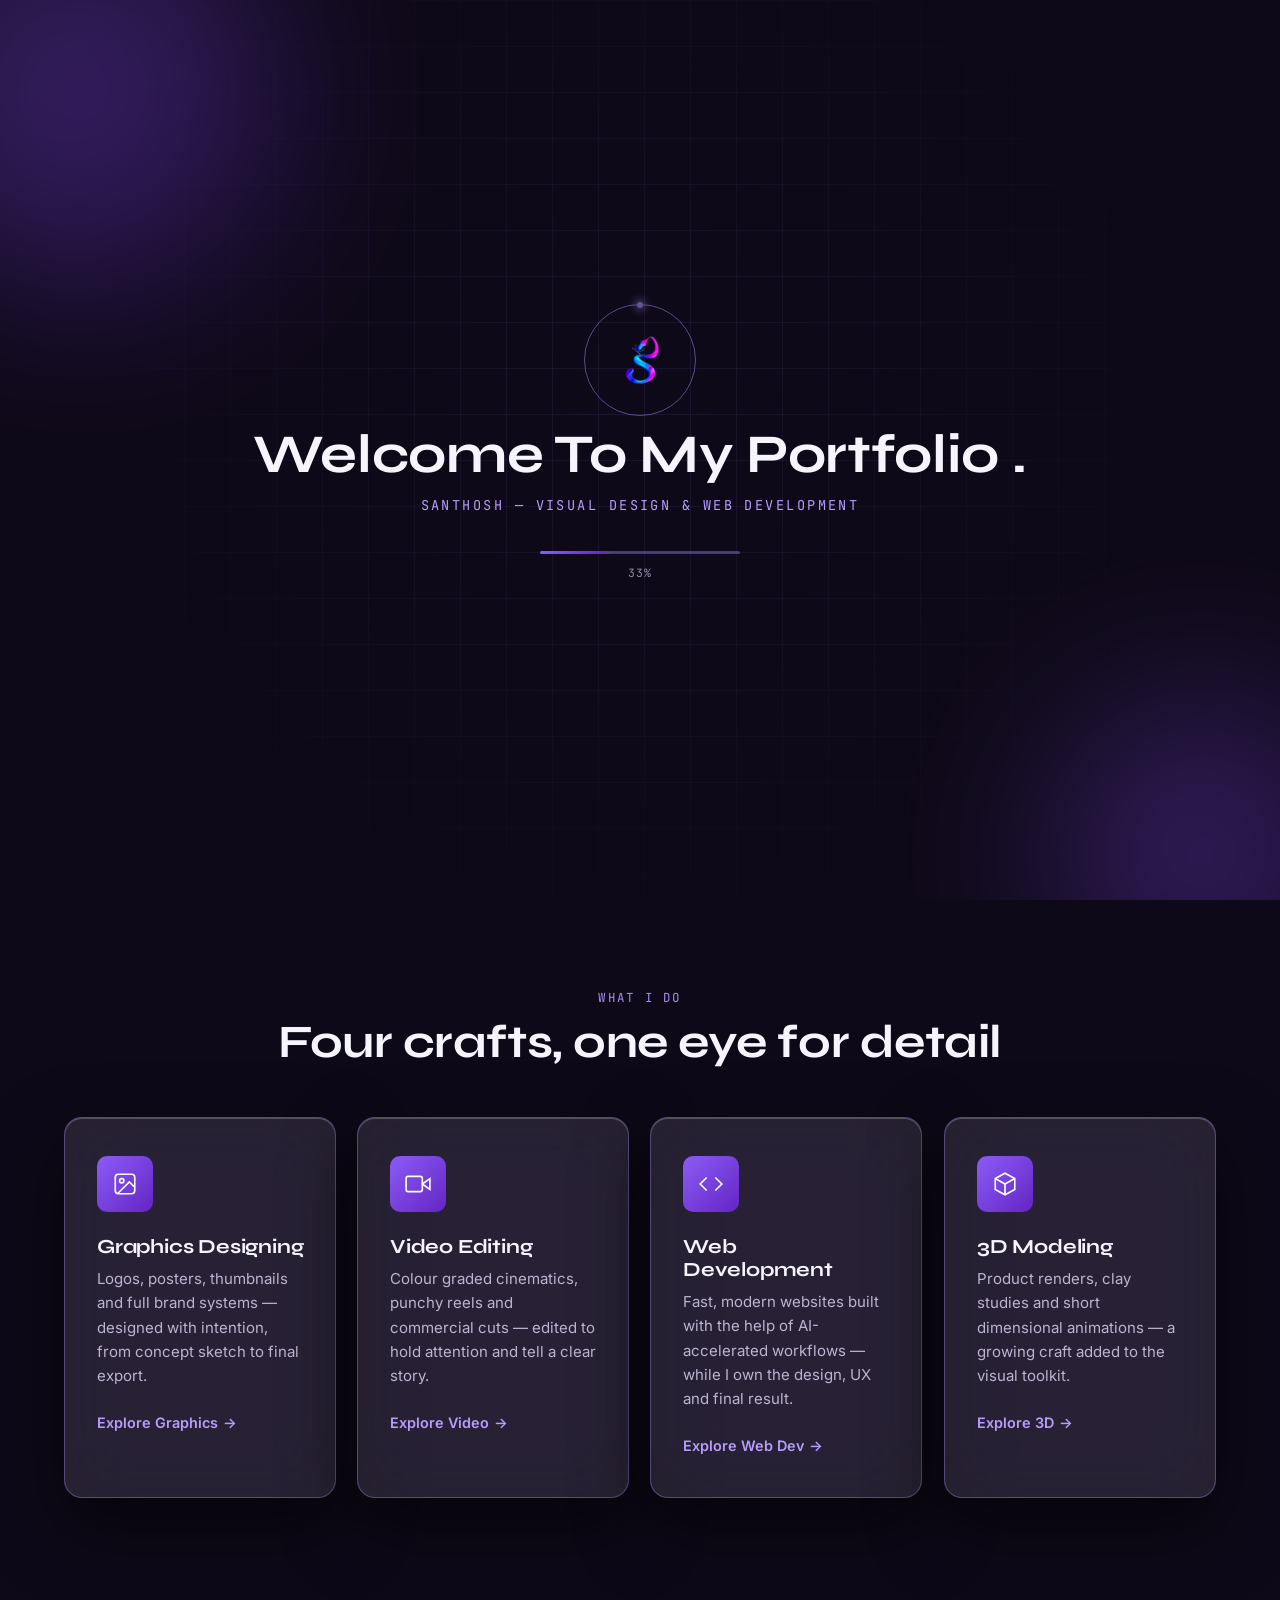
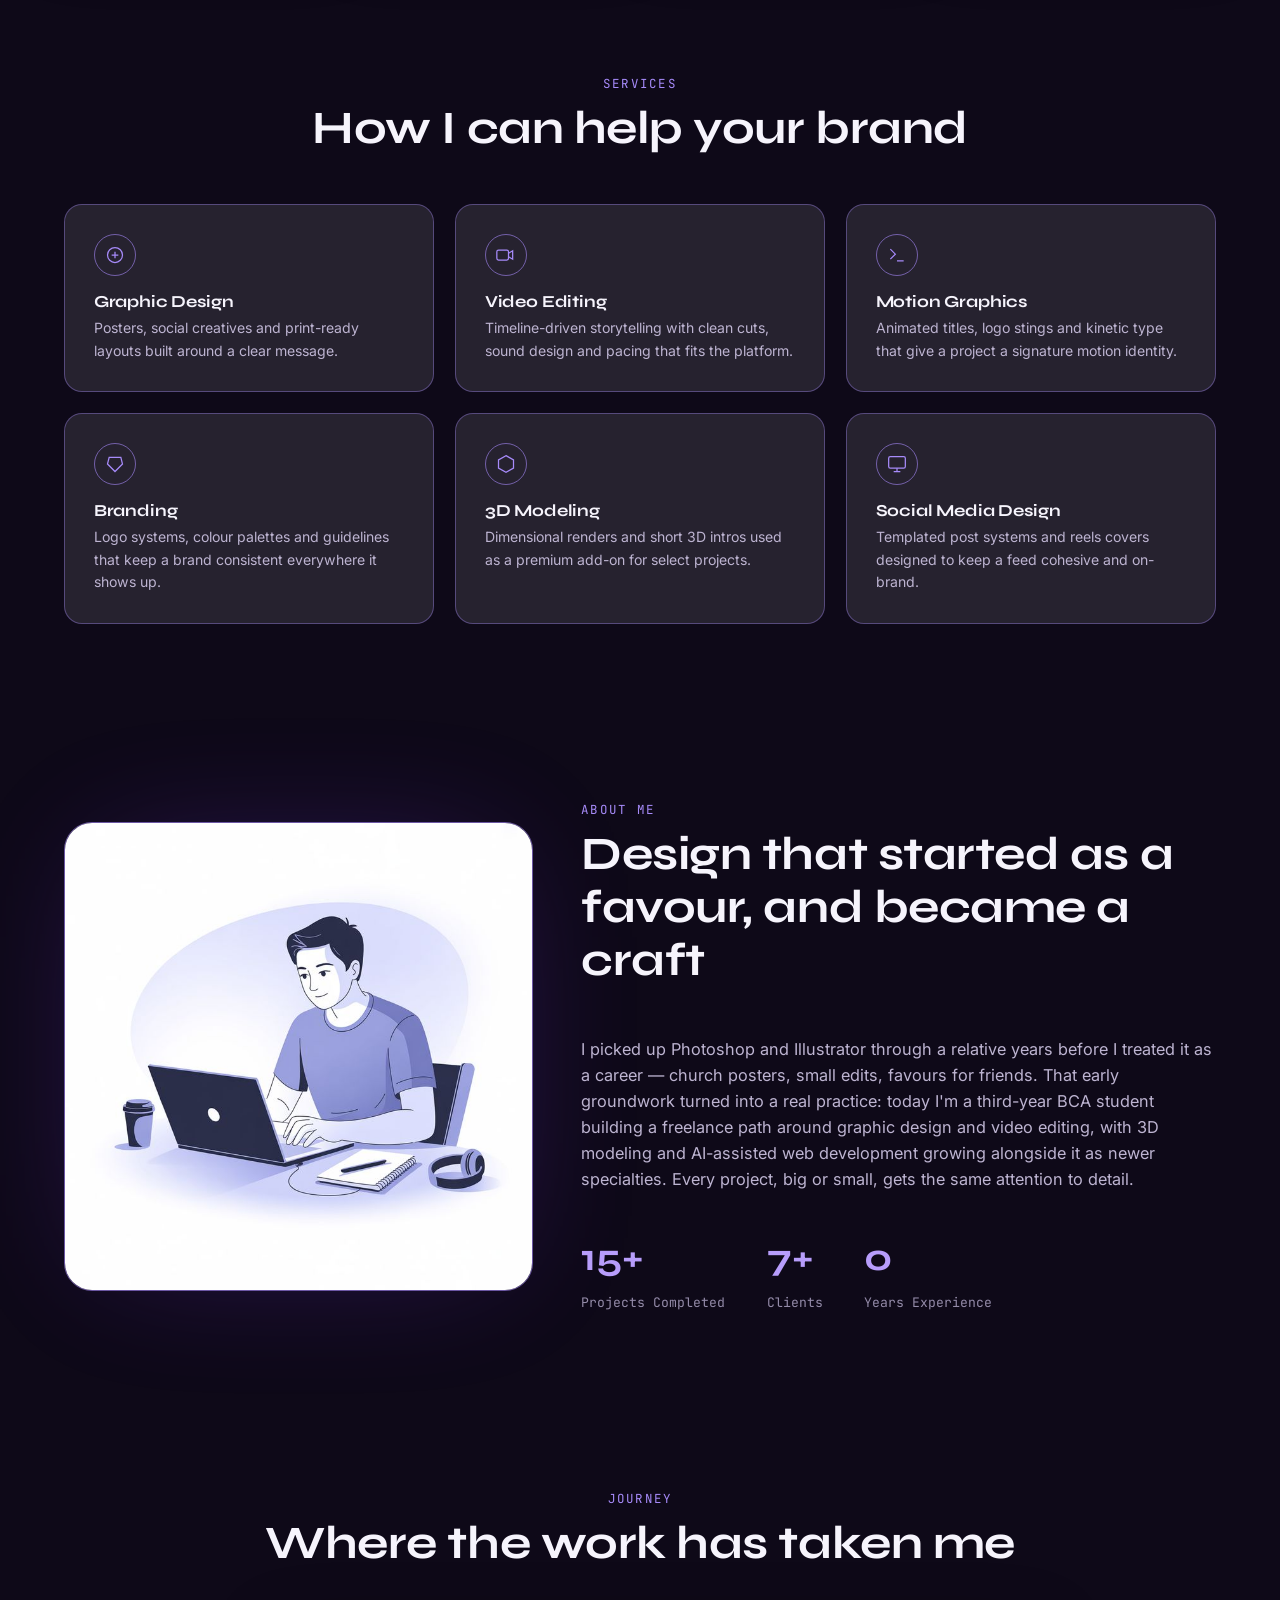
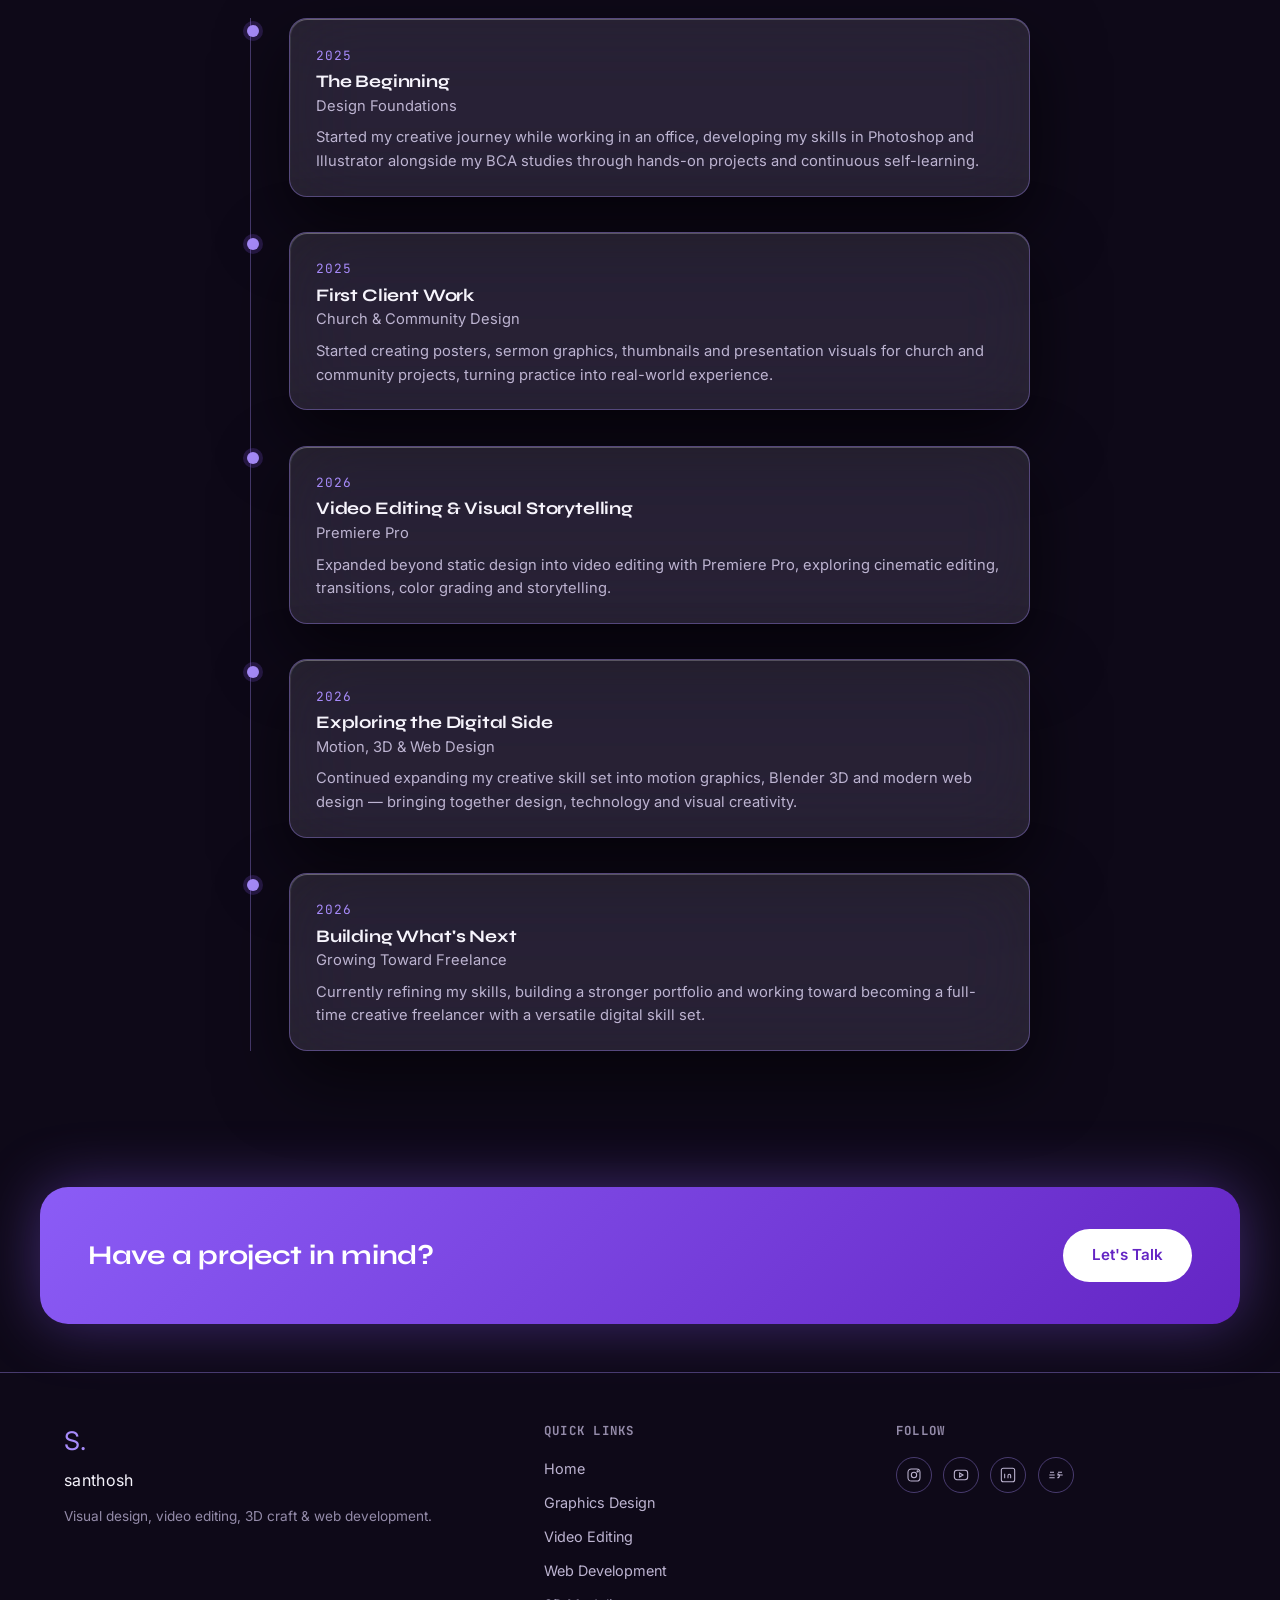
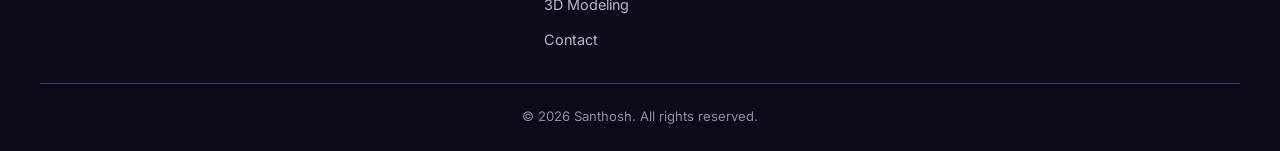
==== commit c7a1b398: "Updated portfolio" ====
--- a/index.html
+++ b/index.html
@@ -54,7 +54,7 @@
         <img src="images/logo.png" alt="Santhosh logo" class="welcome-logo">
         <span class="welcome-logo-ring"></span>
       </div>
-      <h1 class="welcome-title"><span>Welcome<span class="text-gradient">.</span></span></h1>
+      <h1 class="welcome-title"><span>Welcome To My Portfolio <span class="text-gradient">.</span></span></h1>
       <p class="welcome-sub">Santhosh — Visual Design &amp; Web Development</p>
       <div class="welcome-loader">
         <div class="welcome-loader-track"><span class="welcome-loader-bar" id="welcomeLoaderBar"></span></div>
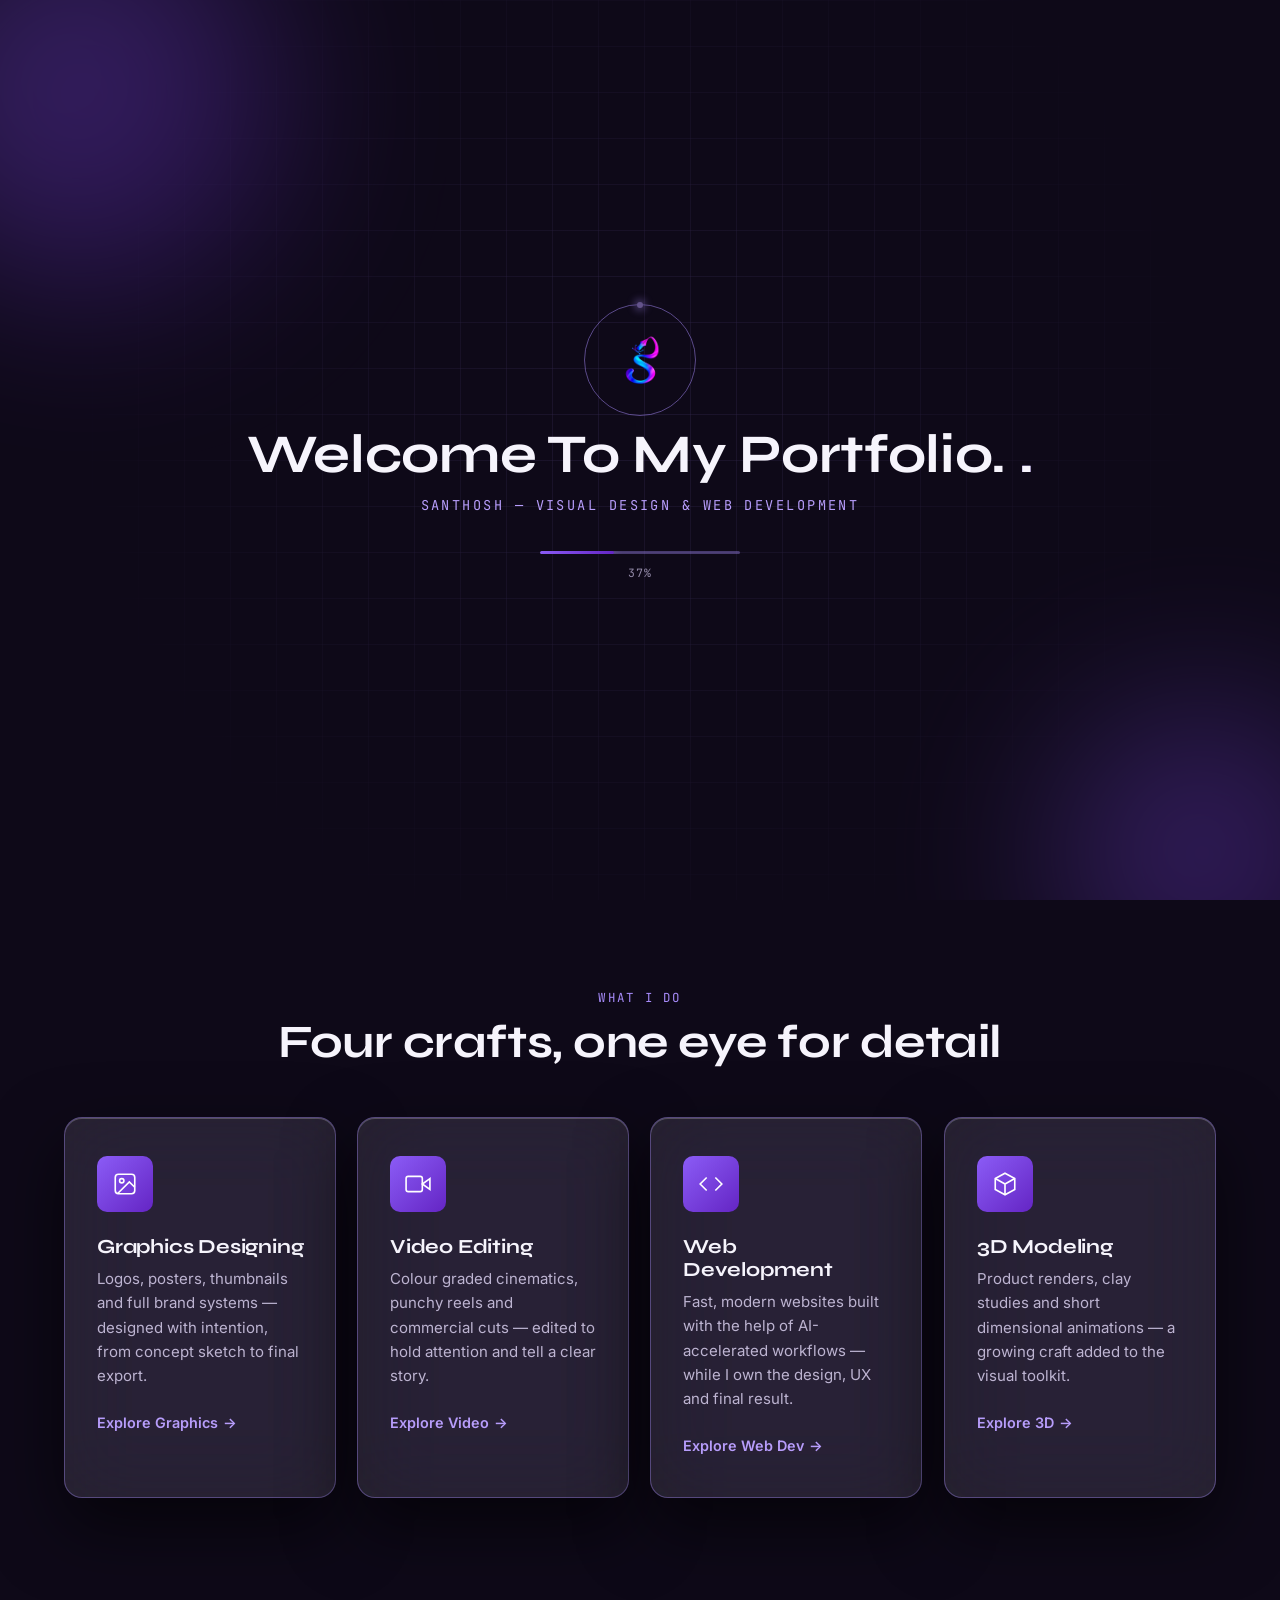
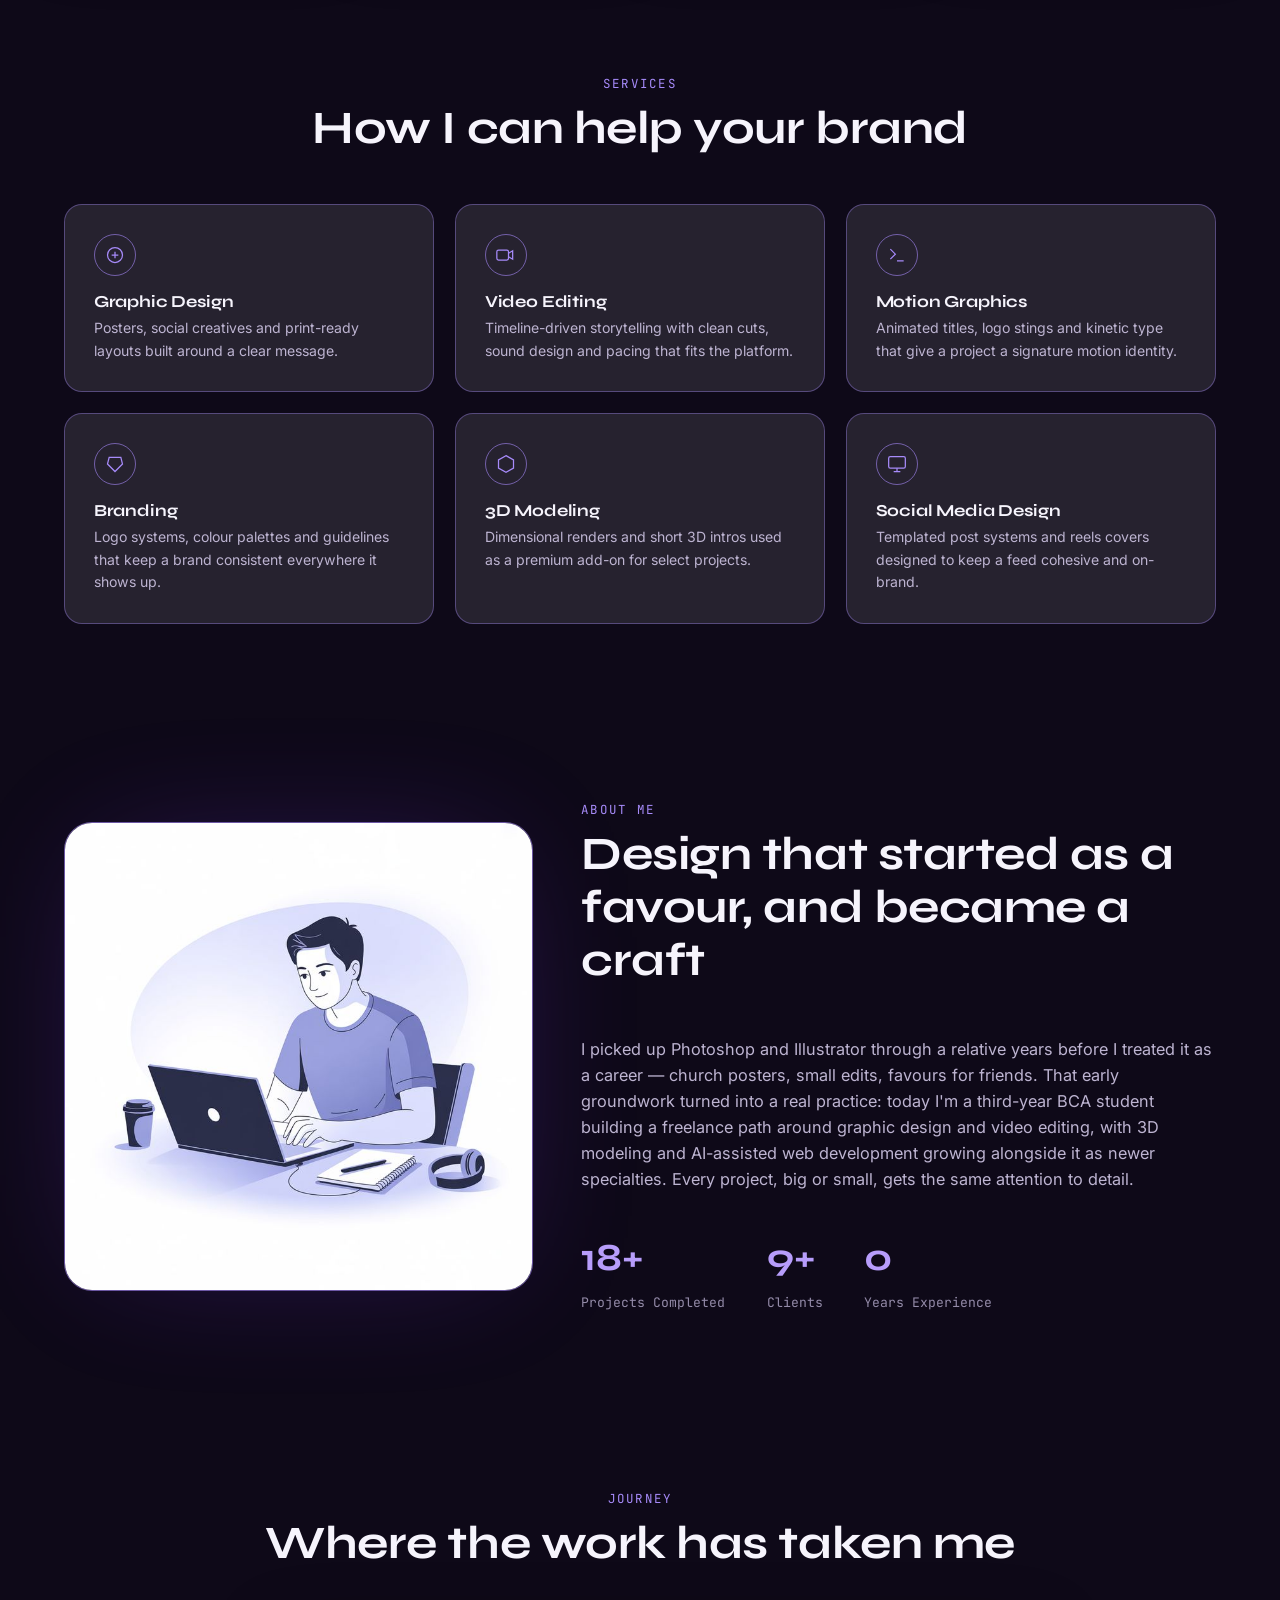
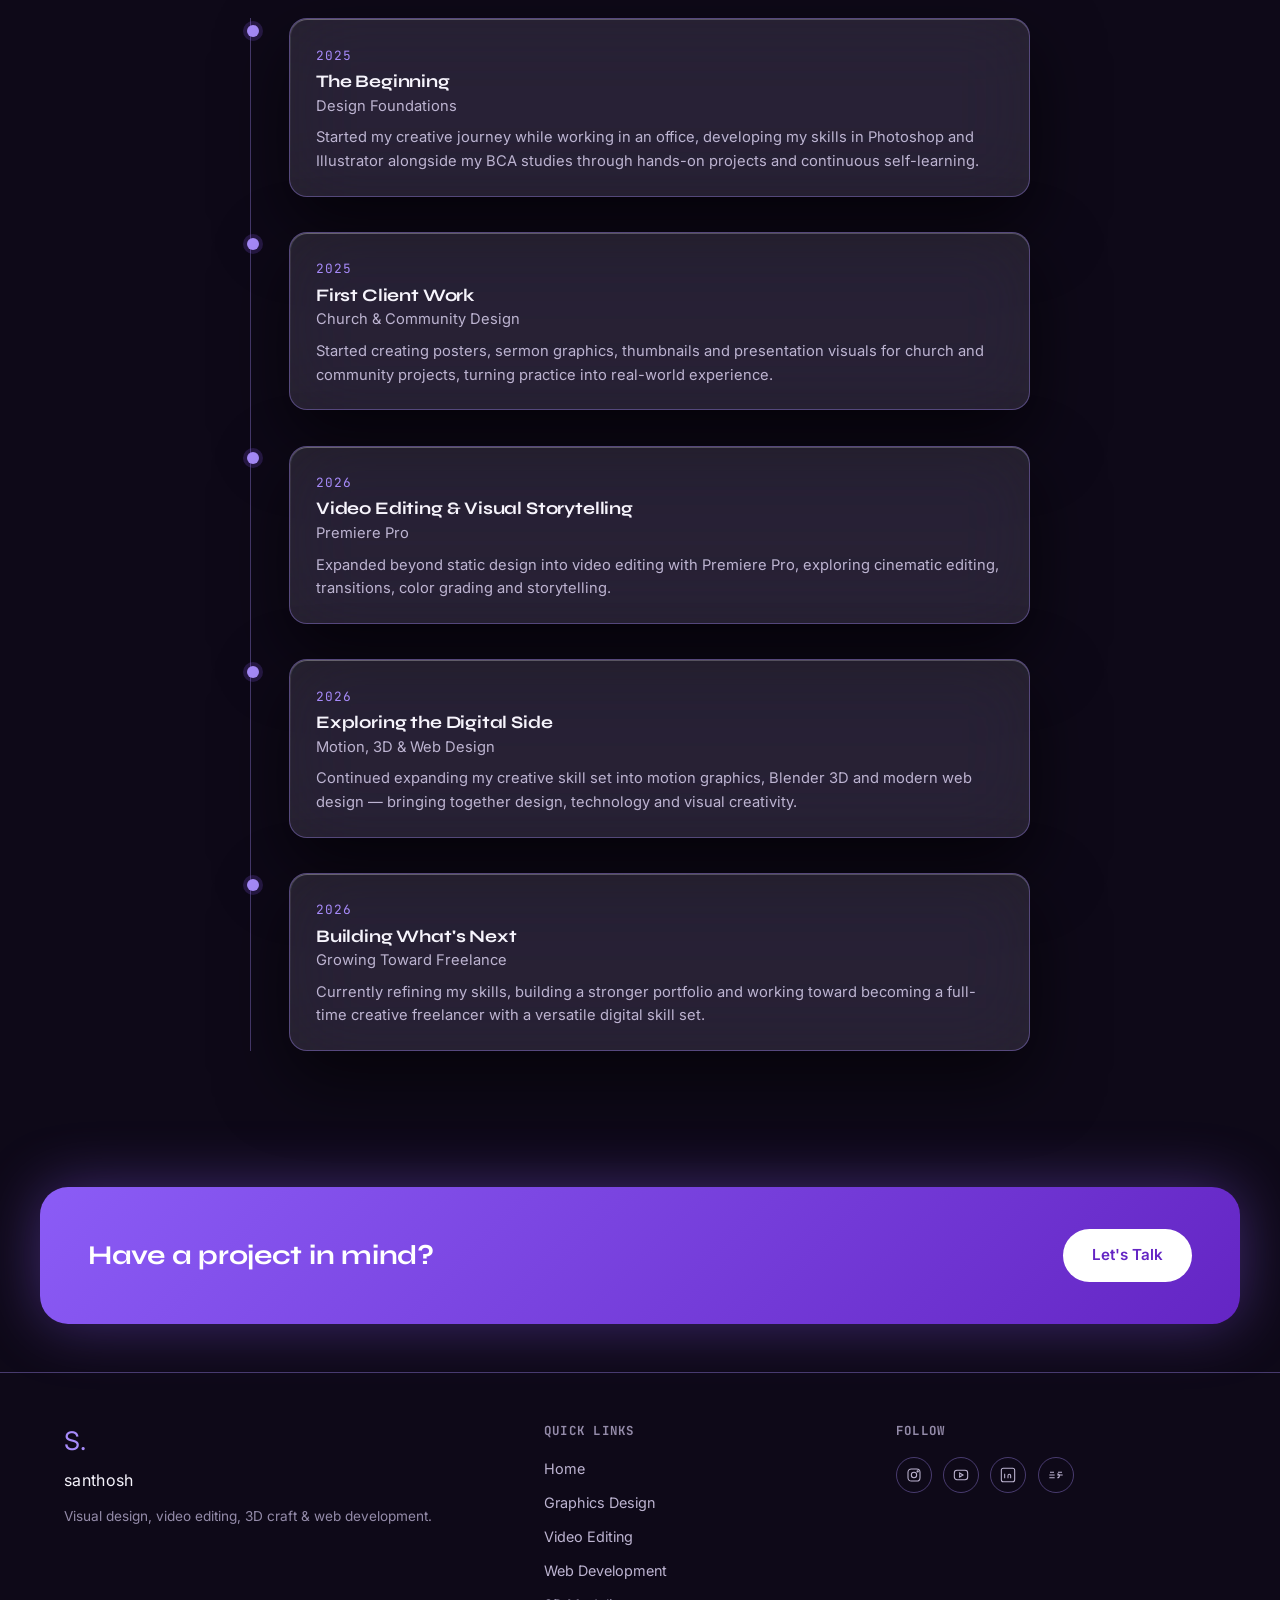
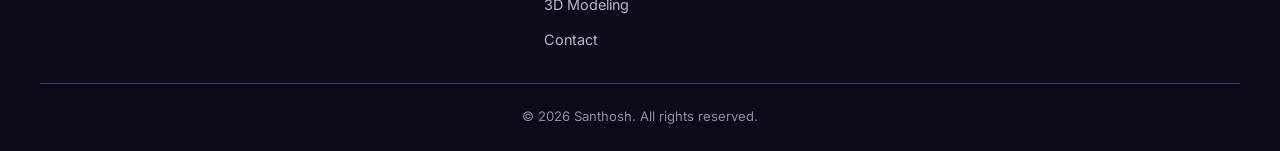
==== commit 996aa6ce: "Updated portfolio" ====
--- a/index.html
+++ b/index.html
@@ -54,7 +54,7 @@
         <img src="images/logo.png" alt="Santhosh logo" class="welcome-logo">
         <span class="welcome-logo-ring"></span>
       </div>
-      <h1 class="welcome-title"><span>Welcome To My Portfolio <span class="text-gradient">.</span></span></h1>
+      <h1 class="welcome-title"><span>Welcome To My Portfolio. <span class="text-gradient">.</span></span></h1>
       <p class="welcome-sub">Santhosh — Visual Design &amp; Web Development</p>
       <div class="welcome-loader">
         <div class="welcome-loader-track"><span class="welcome-loader-bar" id="welcomeLoaderBar"></span></div>
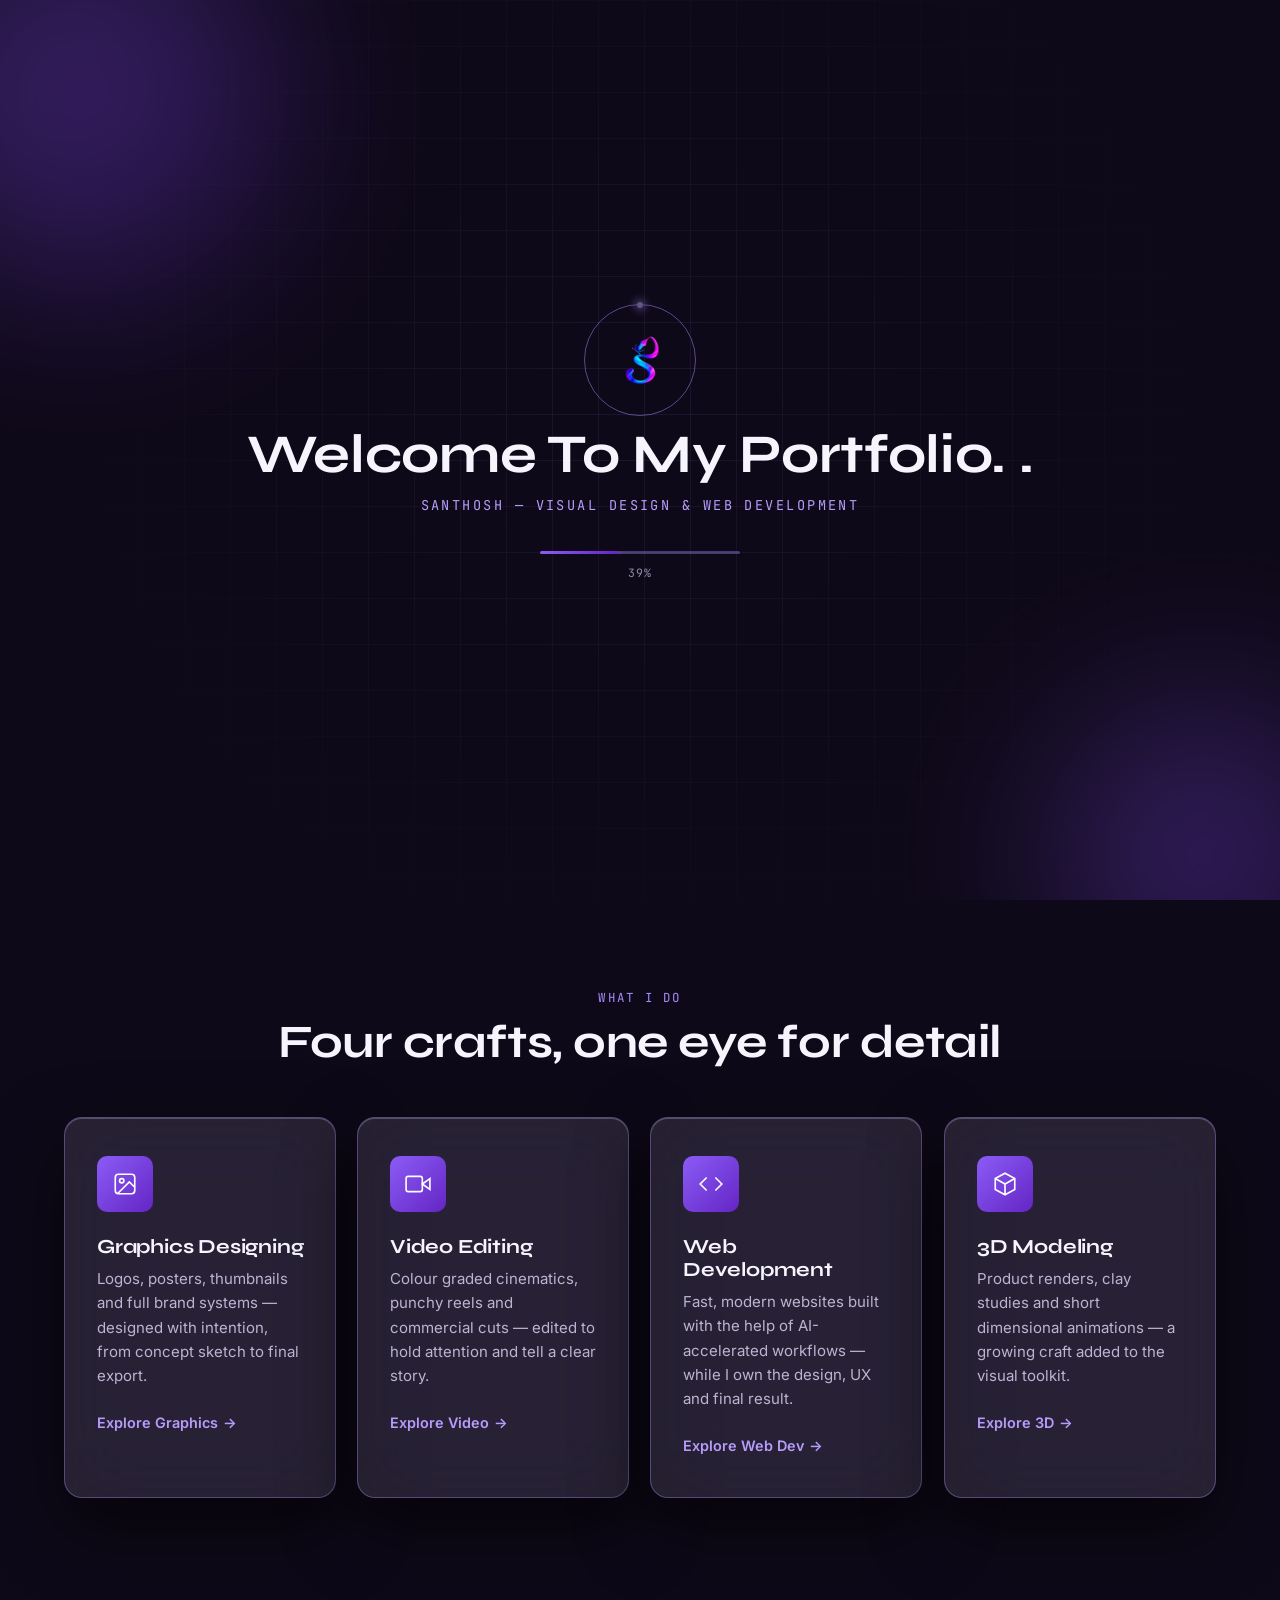
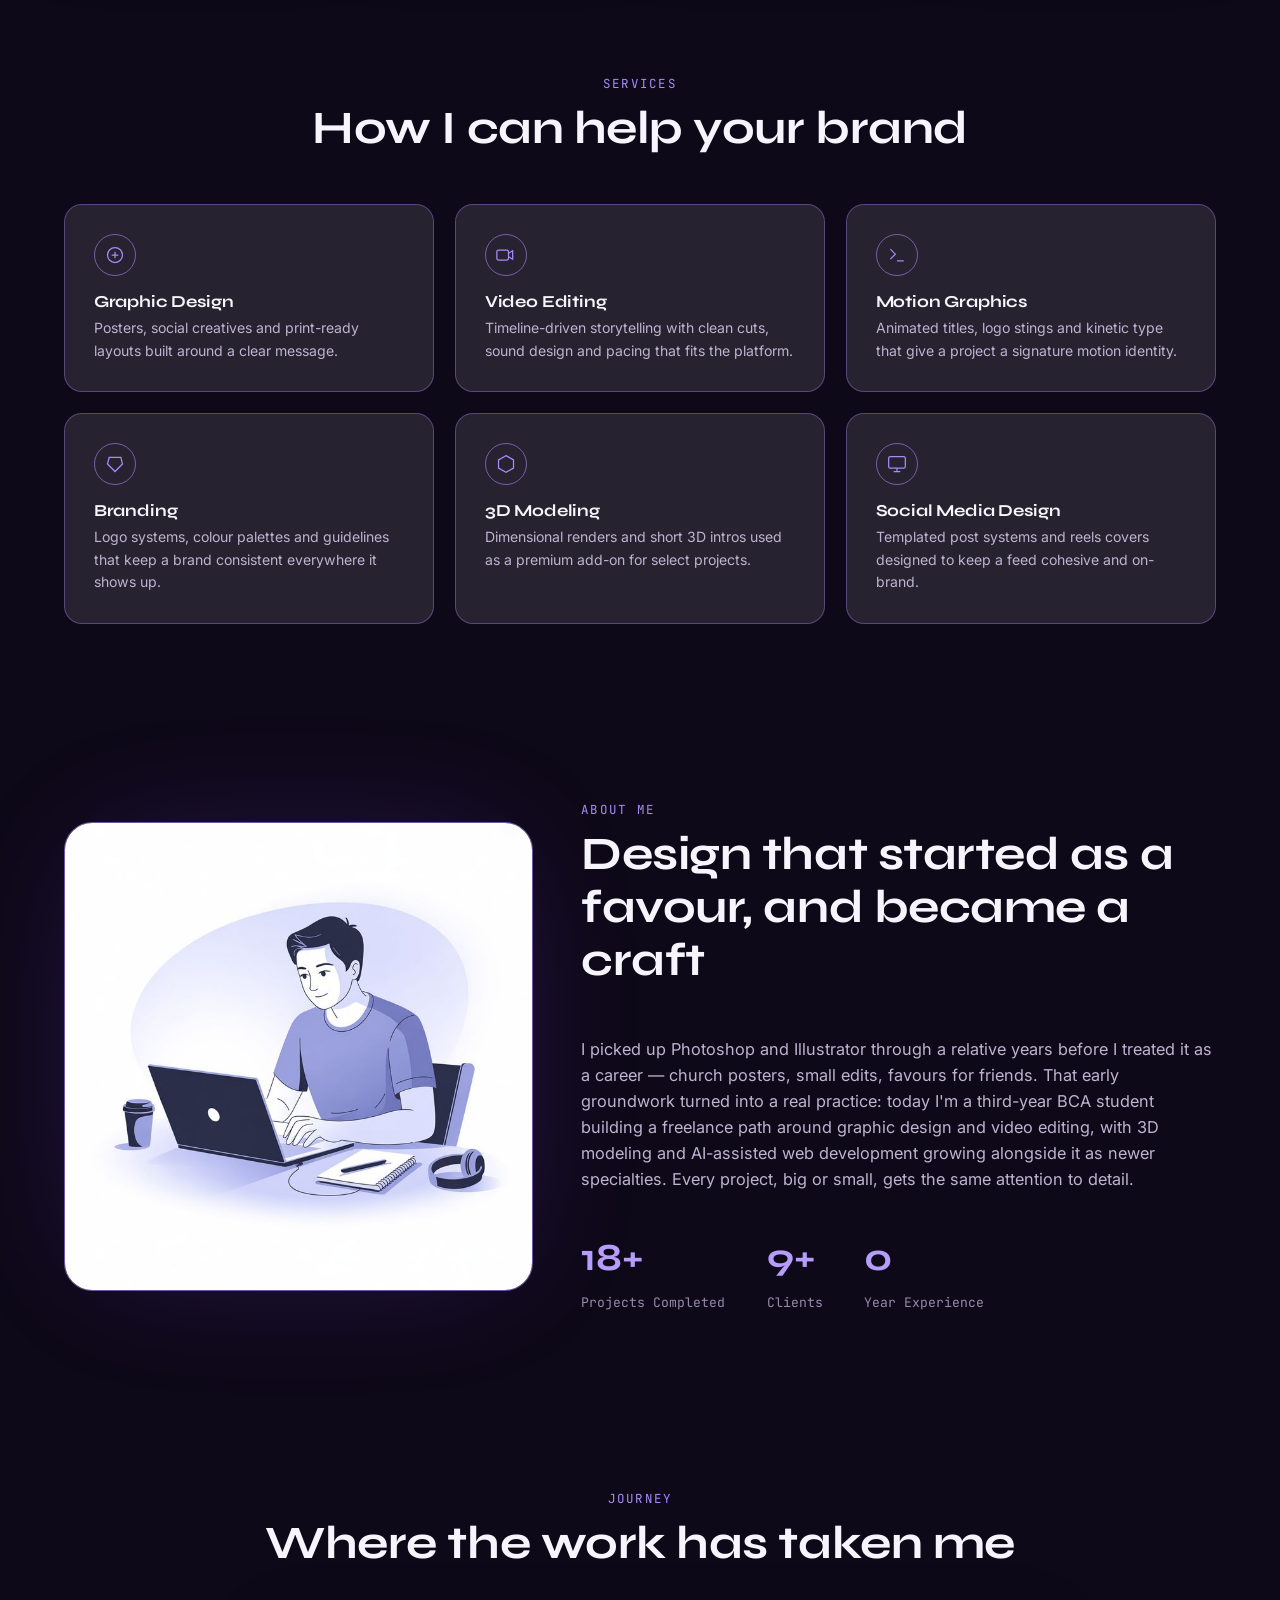
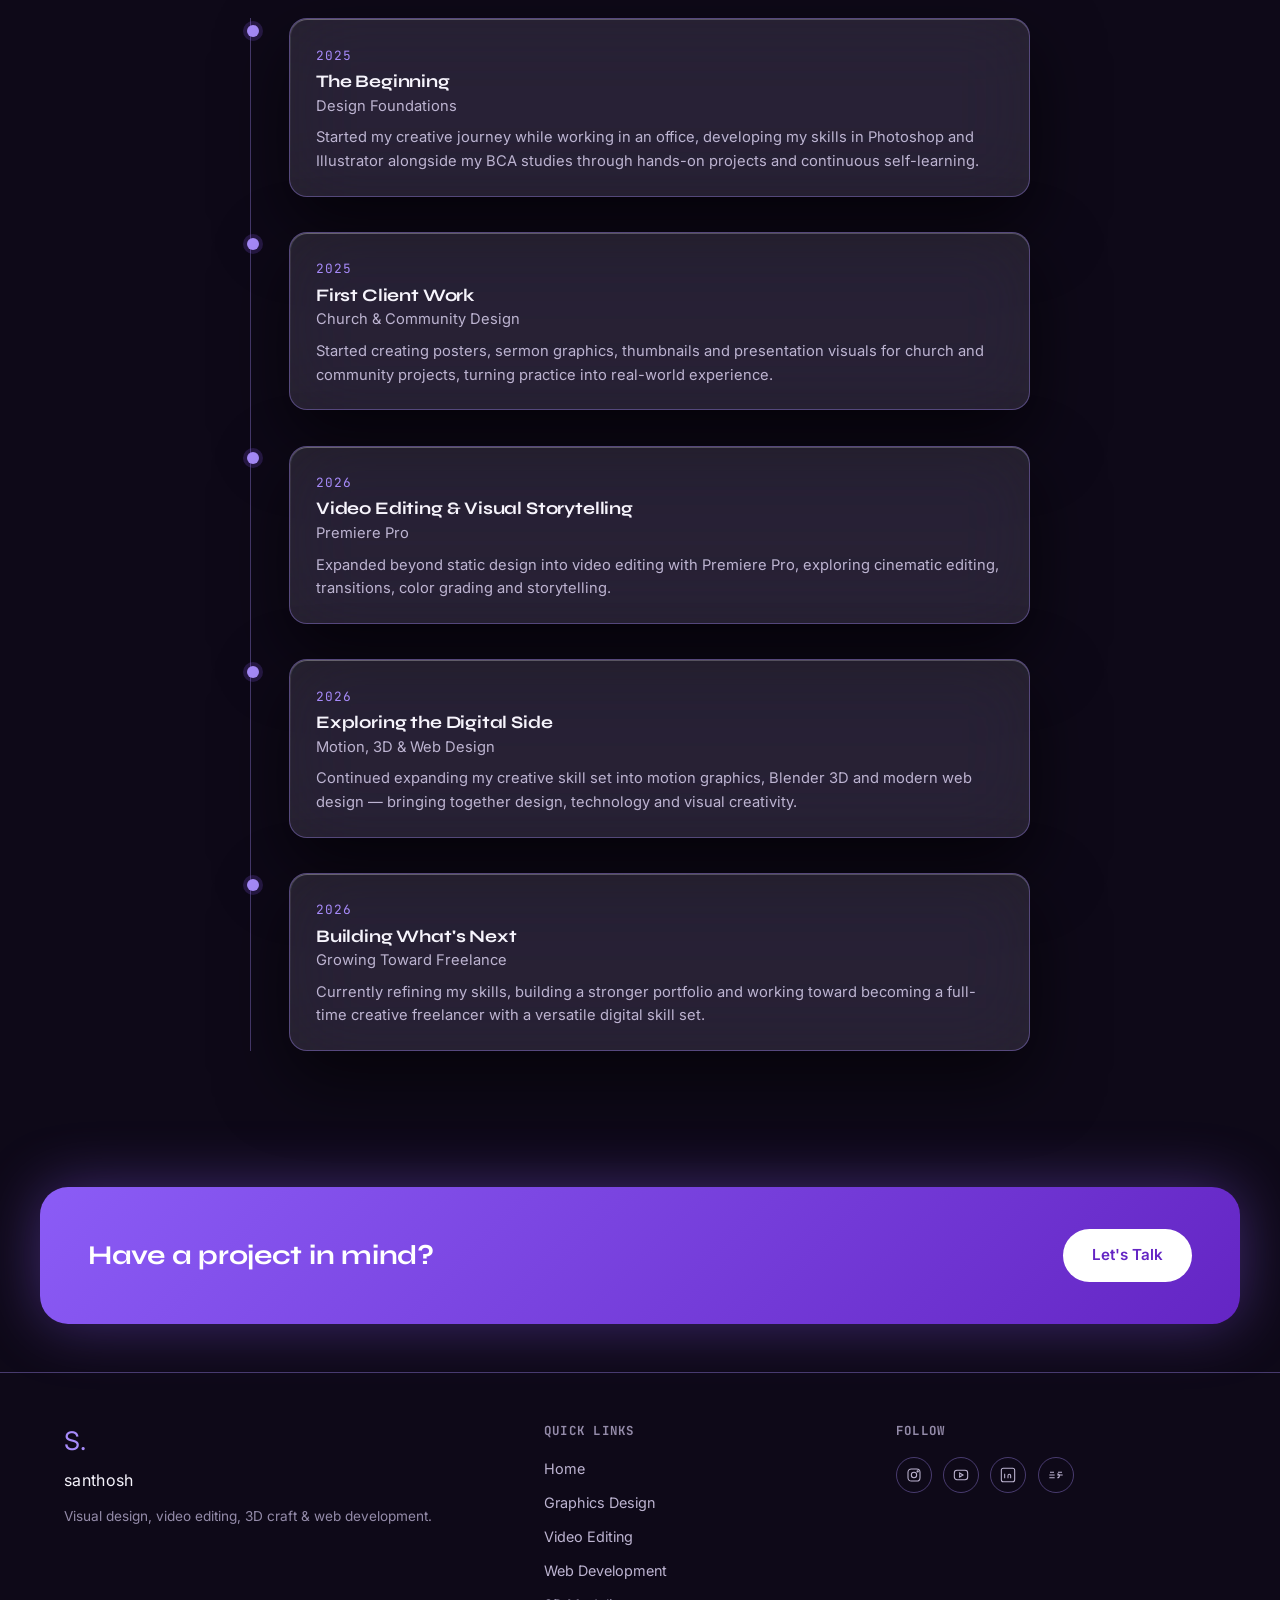
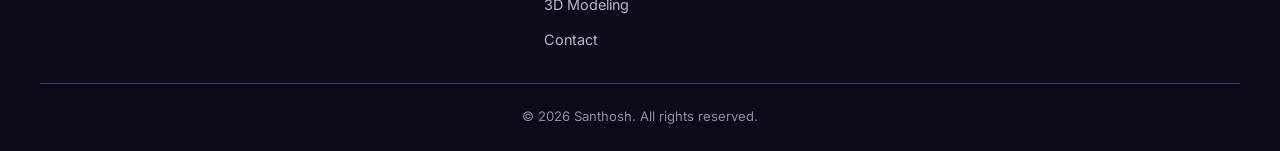
==== commit 5ac83694: "Updated portfolio" ====
--- a/index.html
+++ b/index.html
@@ -380,7 +380,7 @@
             </div>
             <div class="counter-item">
               <span class="counter" data-target="1">0</span>
-              <p>Years Experience</p>
+              <p>Year Experience</p>
             </div>
           </div>
         </div>
--- a/css/style.css
+++ b/css/style.css
@@ -1385,6 +1385,56 @@
 .mockup-tech-list { display: flex; flex-wrap: wrap; gap: 0.5rem; margin-top: 0.4rem; }
 .mockup-tech-list span { padding: 0.3rem 0.8rem; border-radius: var(--radius-pill); border: 1px solid var(--glass-border); font-size: 0.76rem; color: var(--gray-300); font-family: var(--font-mono); }
 
+/* ==================== 31b. PROJECT MOCKUP PAIRS (Graphics Design page) ====================
+   Each project = title + two 16:9 mockup boxes side-by-side + one shared
+   description. object-fit: contain keeps images uncropped and unstretched;
+   the box never shrinks/enlarges the source image beyond its own frame. */
+.proj-block { margin-bottom: 2.6rem; }
+.proj-block:last-child { margin-bottom: 0; }
+.proj-title {
+  font-size: 1rem;
+  font-weight: 600;
+  color: var(--white);
+  margin-bottom: 0.9rem;
+  letter-spacing: 0.01em;
+}
+.proj-mockups {
+  display: grid;
+  grid-template-columns: 1fr 1fr;
+  gap: 1.1rem;
+  margin-bottom: 1rem;
+}
+.proj-mockup {
+  position: relative;
+  width: 100%;
+  aspect-ratio: 16 / 9;
+  border-radius: var(--radius-md);
+  border: 1px solid var(--glass-border);
+  background: var(--bg-elevated);
+  overflow: hidden;
+  cursor: pointer;
+  transition: border-color var(--t-med) var(--ease), transform var(--t-med) var(--ease), box-shadow var(--t-med) var(--ease);
+}
+.proj-mockup:hover { border-color: var(--glass-border-strong); transform: translateY(-4px); box-shadow: var(--shadow-3d); }
+.proj-mockup img {
+  width: 100%;
+  height: 100%;
+  object-fit: contain;   /* no crop, no stretch — image scales to fit, nothing more */
+  object-position: center;
+}
+.proj-desc { font-size: 0.85rem; color: var(--gray-300); max-width: 68ch; }
+.sr-only {
+  position: absolute; width: 1px; height: 1px;
+  padding: 0; margin: -1px; overflow: hidden;
+  clip: rect(0,0,0,0); white-space: nowrap; border: 0;
+}
+
+@media (max-width: 640px) {
+  /* Stack the pair vertically on mobile — each mockup keeps full width
+     and its own 16:9 box instead of squeezing two side by side. */
+  .proj-mockups { grid-template-columns: 1fr; }
+}
+
 /* AI-assisted workflow section */
 .ai-workflow-grid { display: grid; grid-template-columns: repeat(2, 1fr); gap: 1.4rem; margin-top: 1rem; }
 .ai-workflow-card { padding: 1.6rem; }
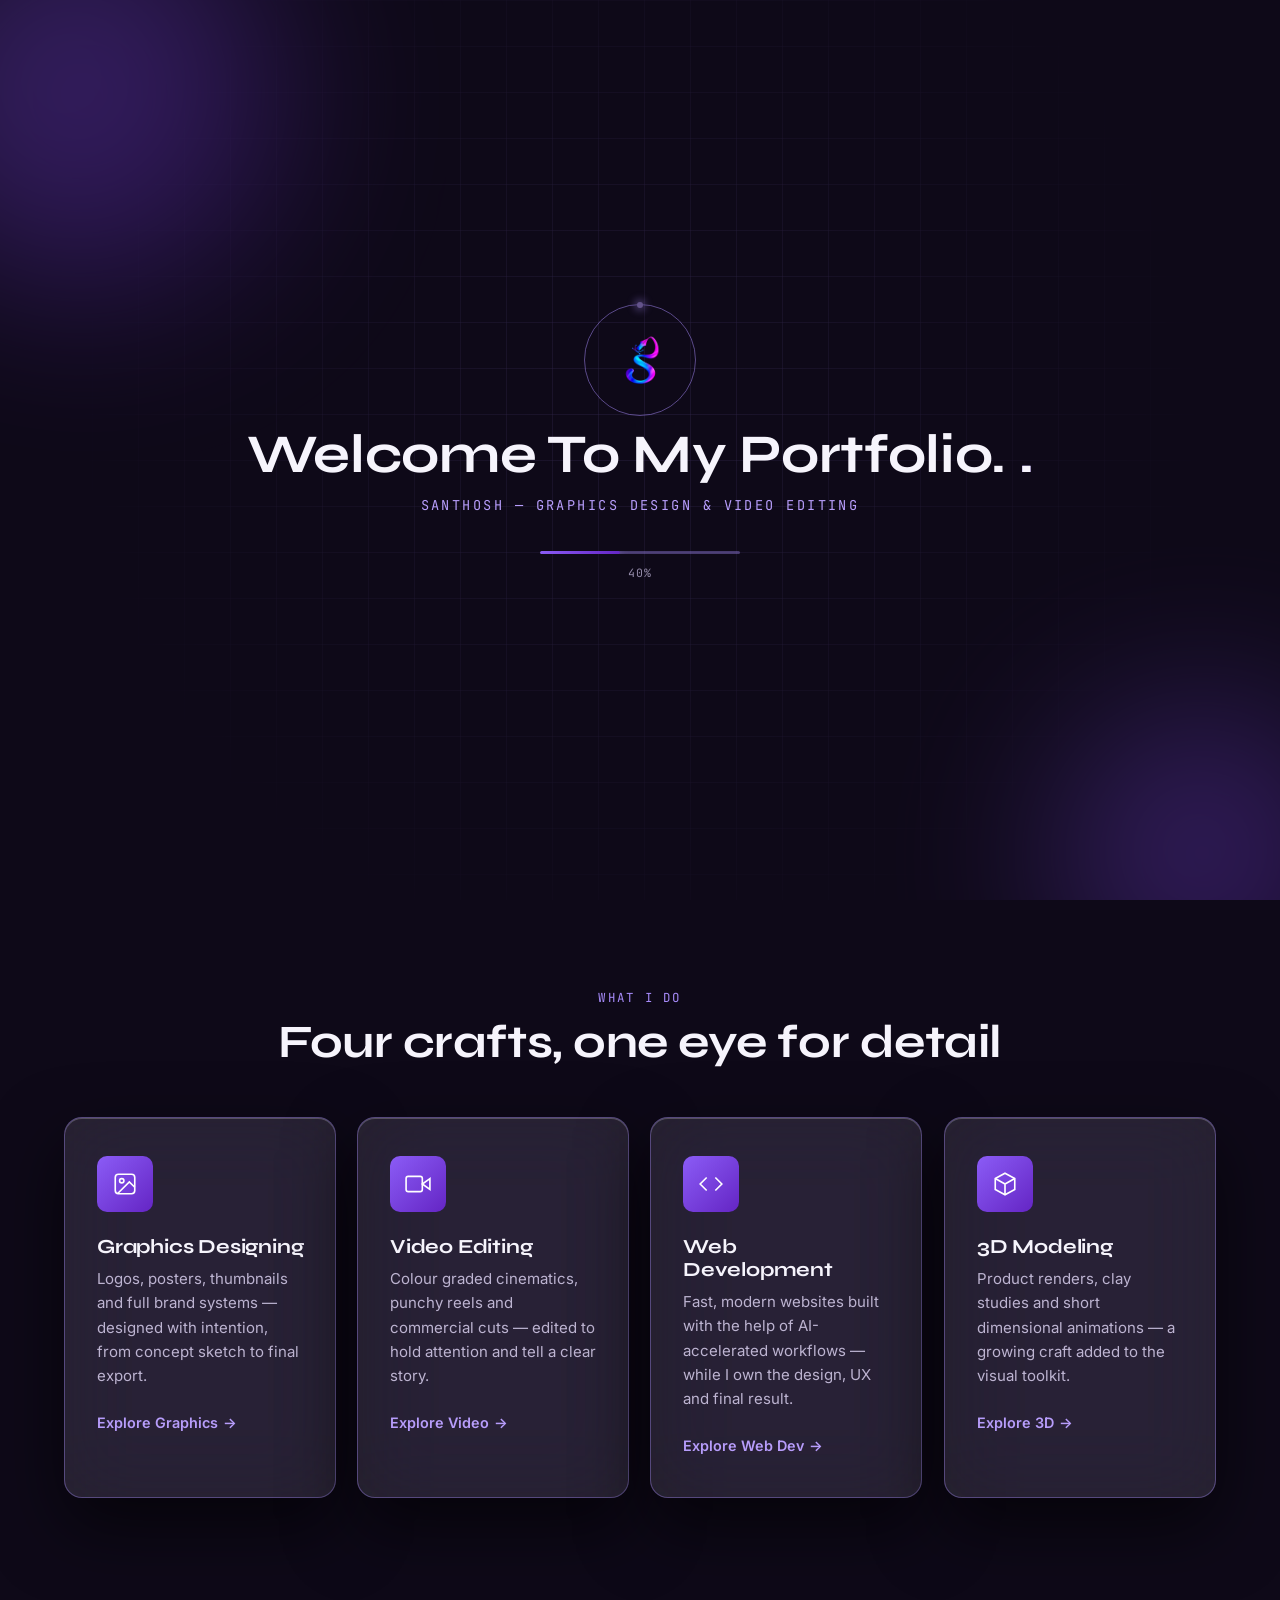
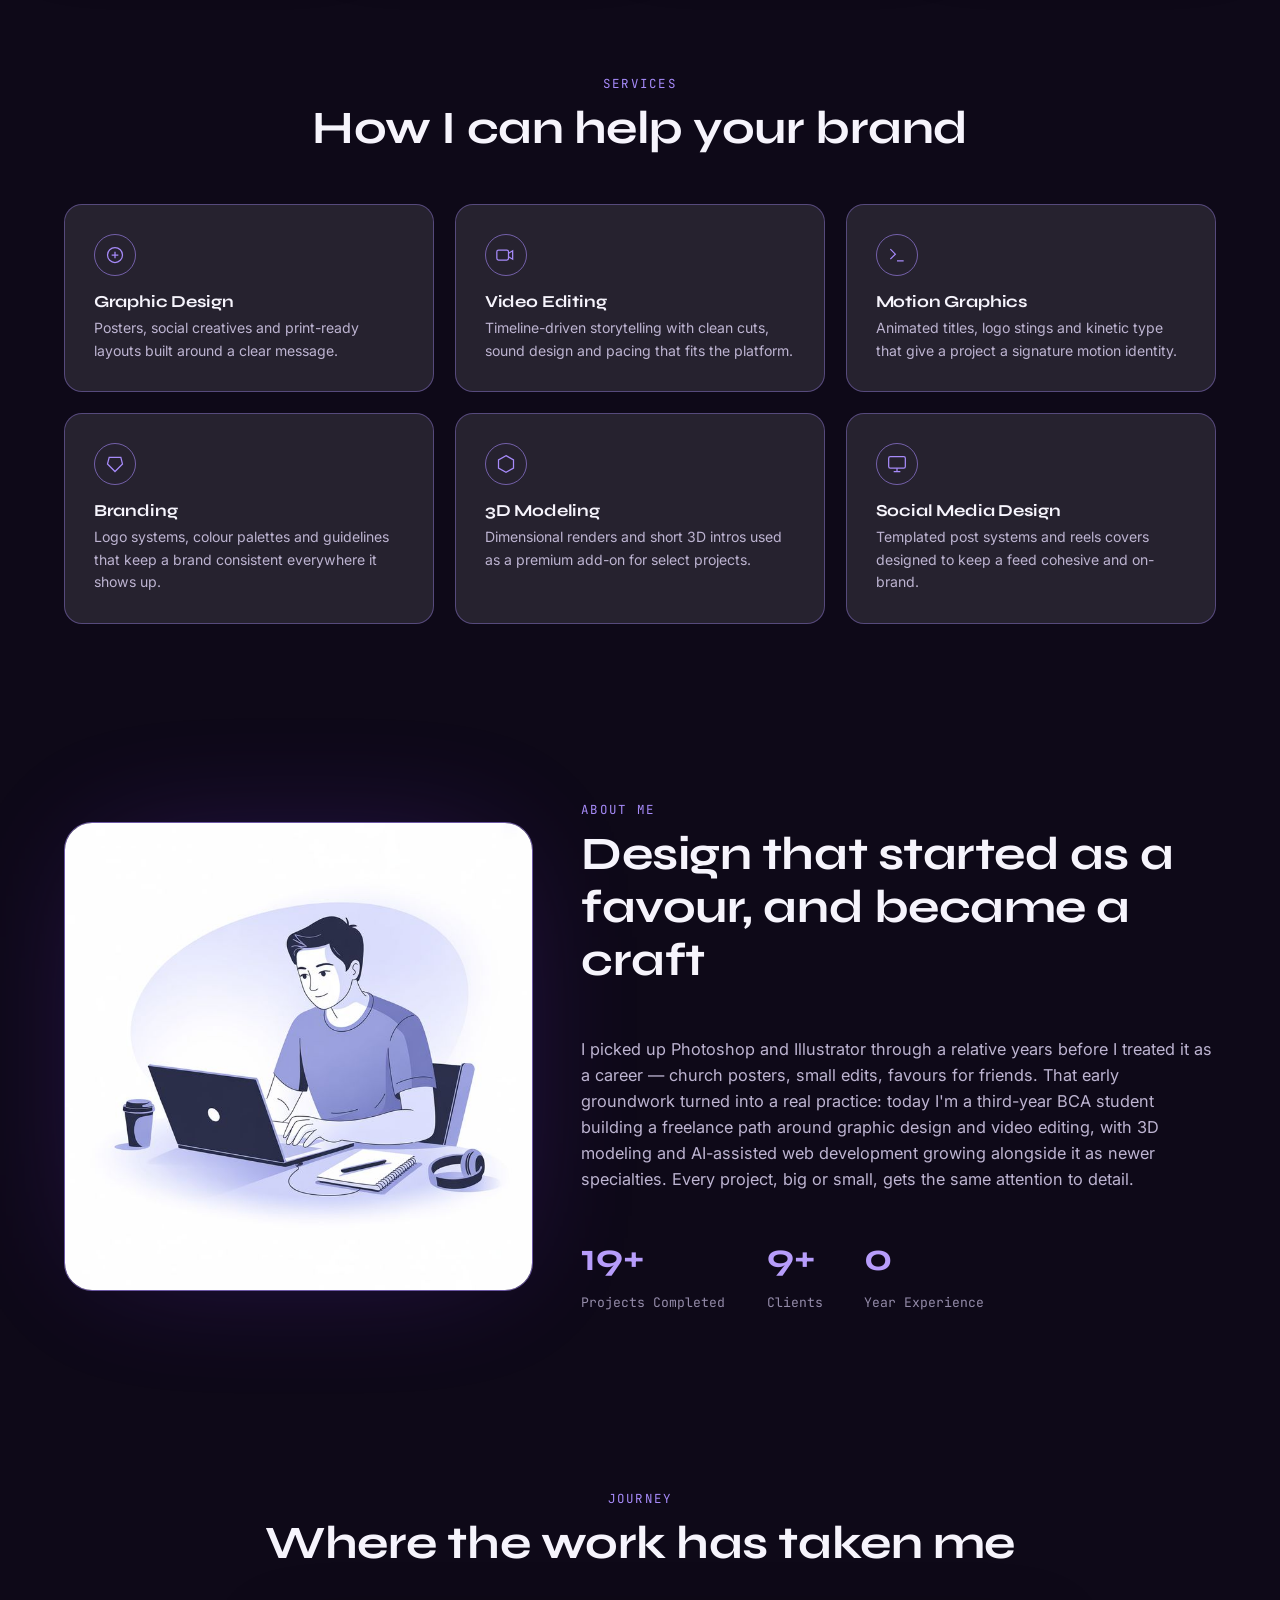
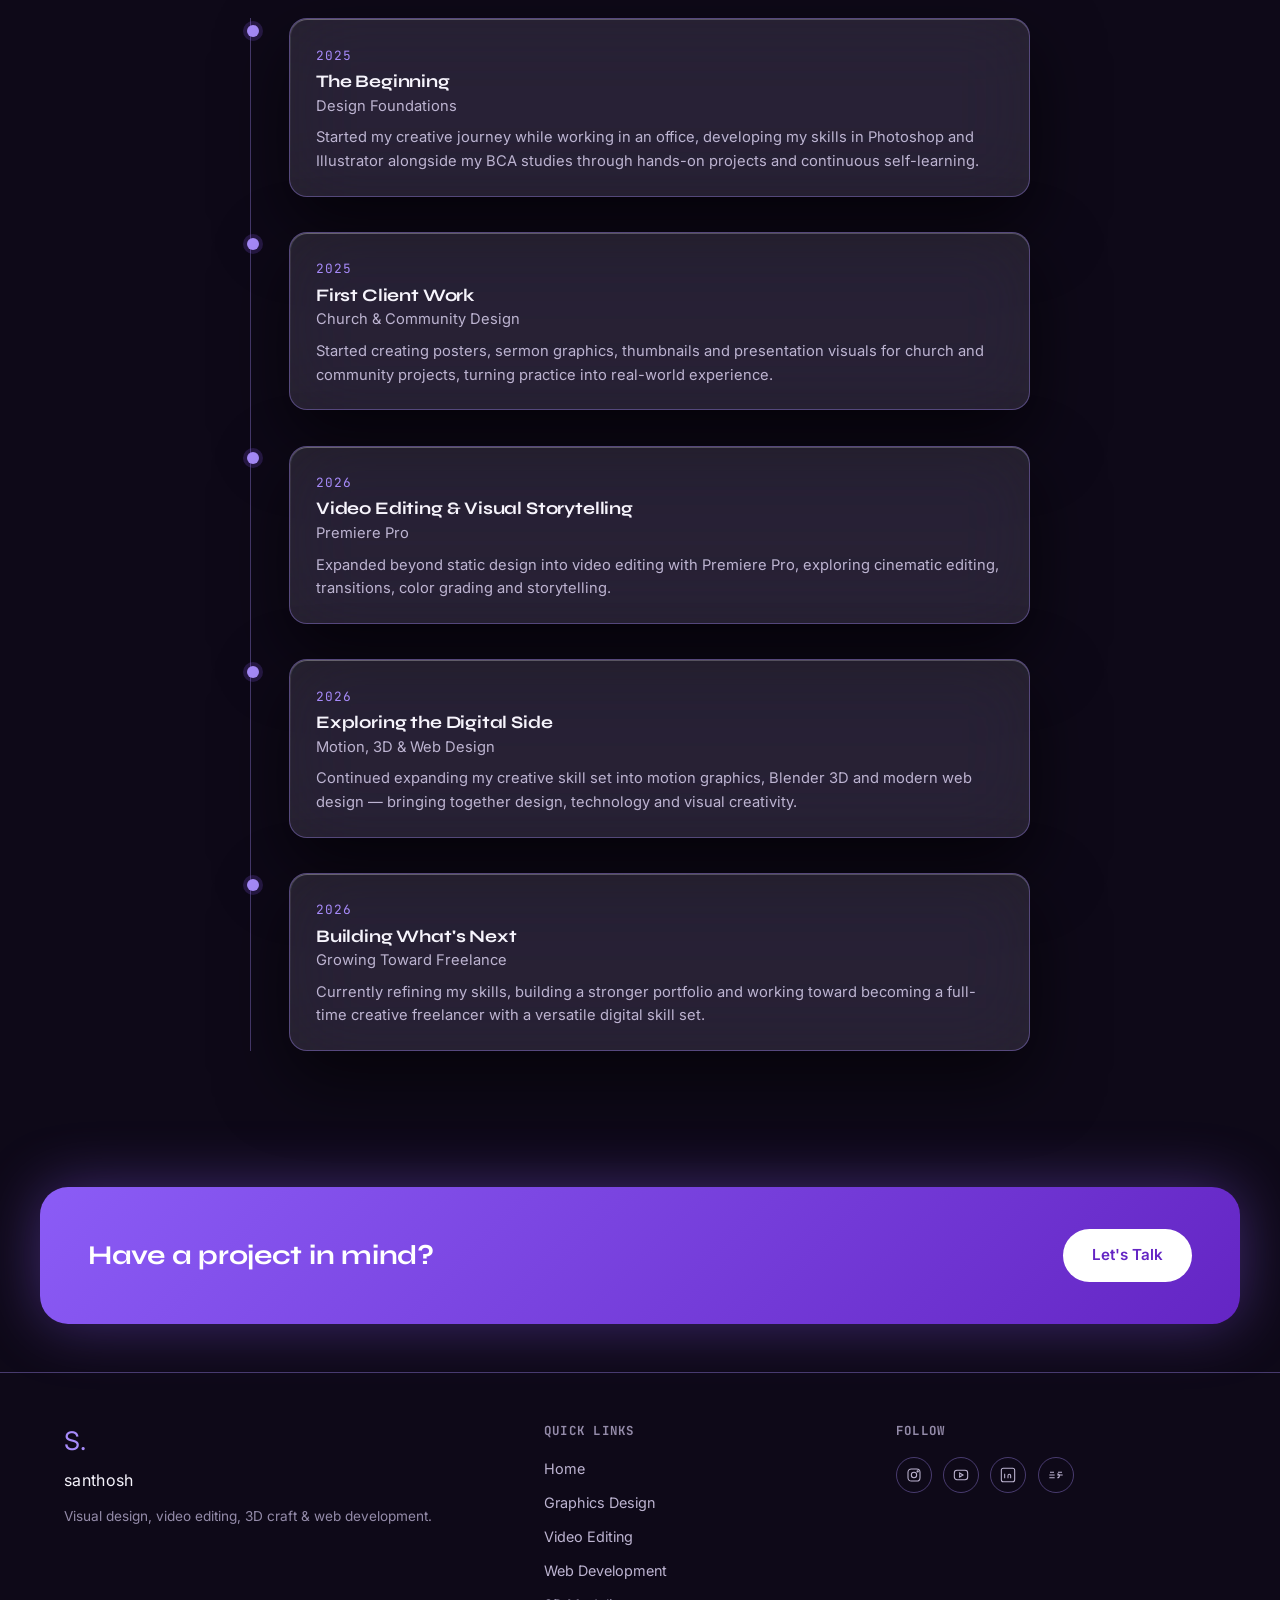
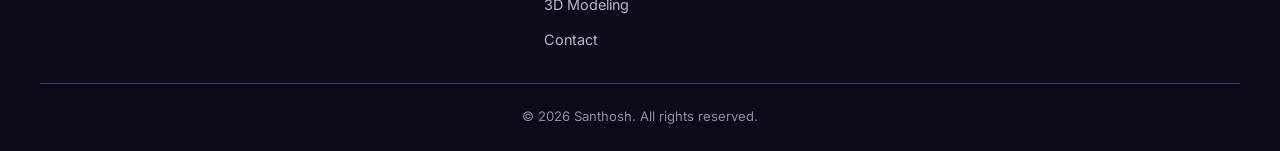
==== commit 27102aba: "Updated portfolio" ====
--- a/index.html
+++ b/index.html
@@ -55,7 +55,7 @@
         <span class="welcome-logo-ring"></span>
       </div>
       <h1 class="welcome-title"><span>Welcome To My Portfolio. <span class="text-gradient">.</span></span></h1>
-      <p class="welcome-sub">Santhosh — Visual Design &amp; Web Development</p>
+      <p class="welcome-sub">Santhosh — Graphics Design &amp; video Editing</p>
       <div class="welcome-loader">
         <div class="welcome-loader-track"><span class="welcome-loader-bar" id="welcomeLoaderBar"></span></div>
         <span class="welcome-loader-percent" id="welcomeLoaderPercent">0%</span>
--- a/css/style.css
+++ b/css/style.css
@@ -1510,4 +1510,8 @@
   .hero-photo-frame { width: min(220px, 78vw); }
   .counters { gap: 1.2rem; }
   .counter, .counter-suffix { font-size: 2rem; }
+}
+
+.page-title {
+  white-space: nowrap;
 }
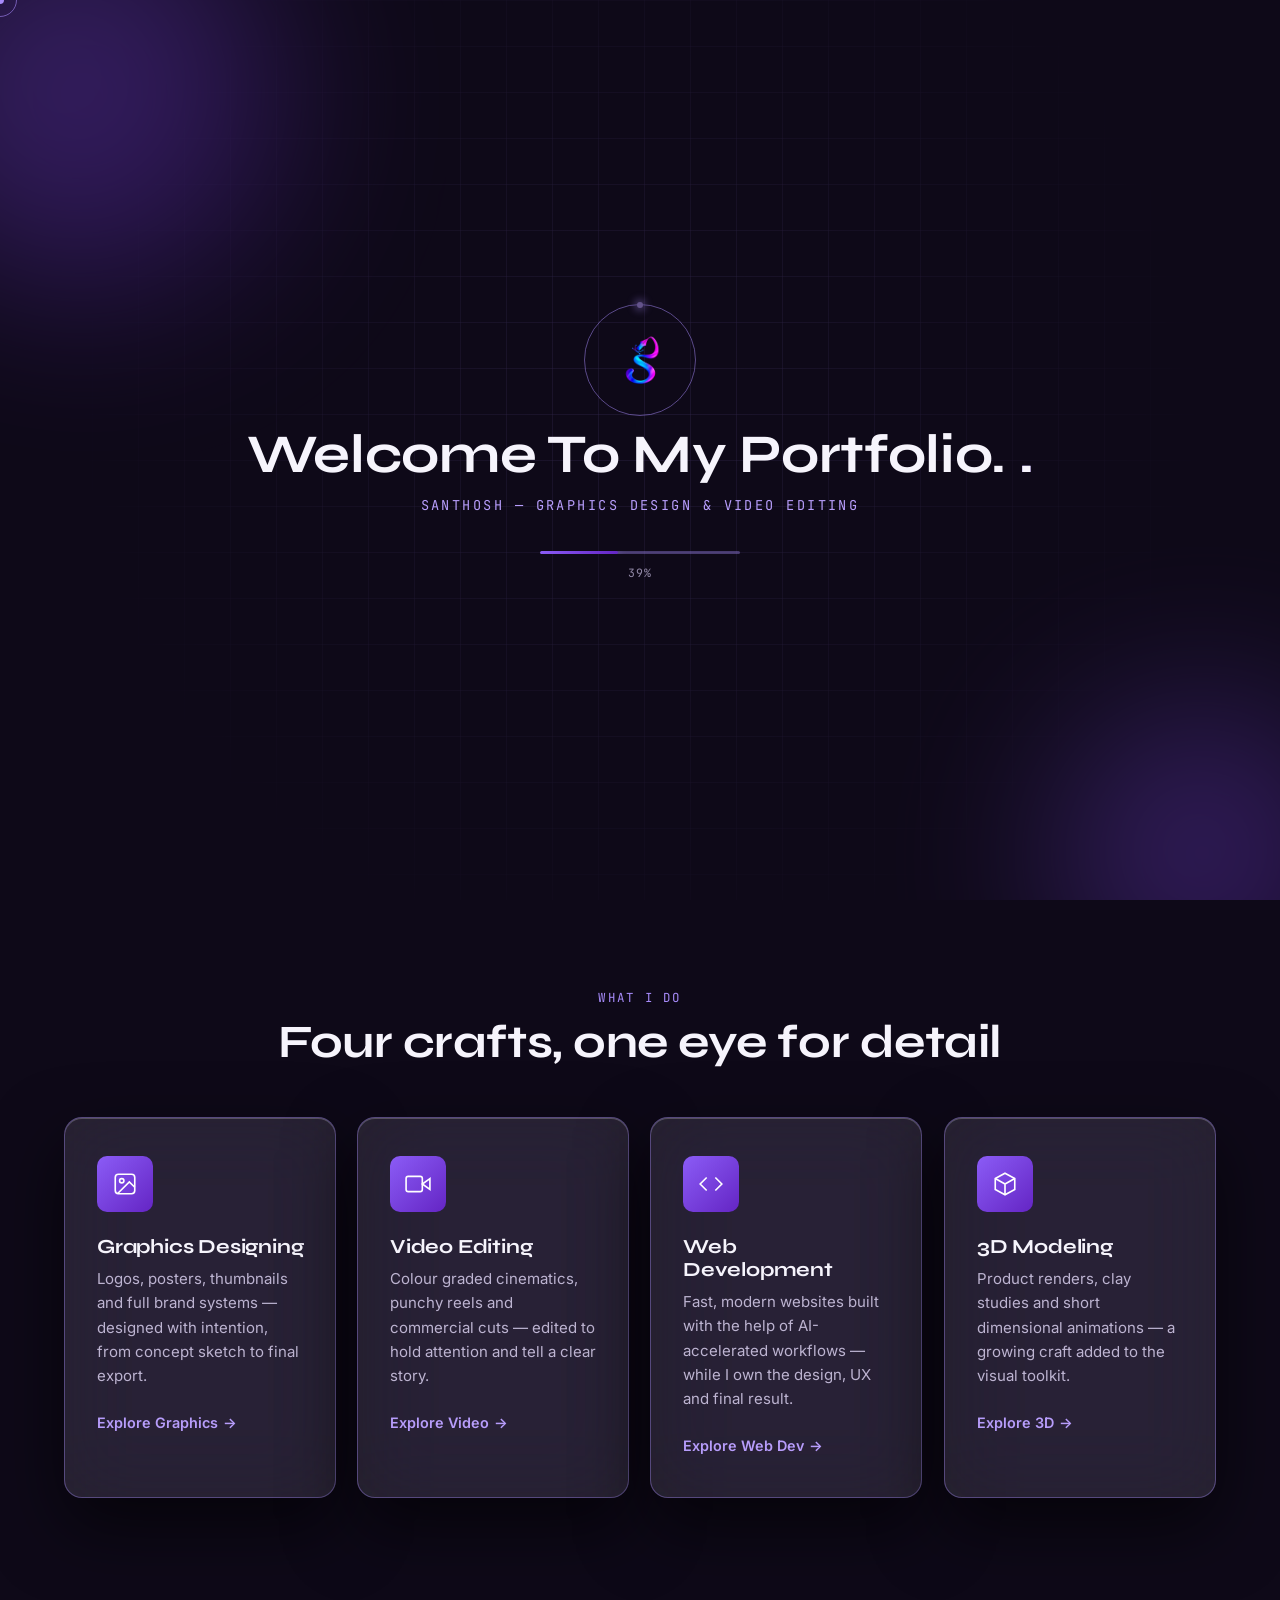
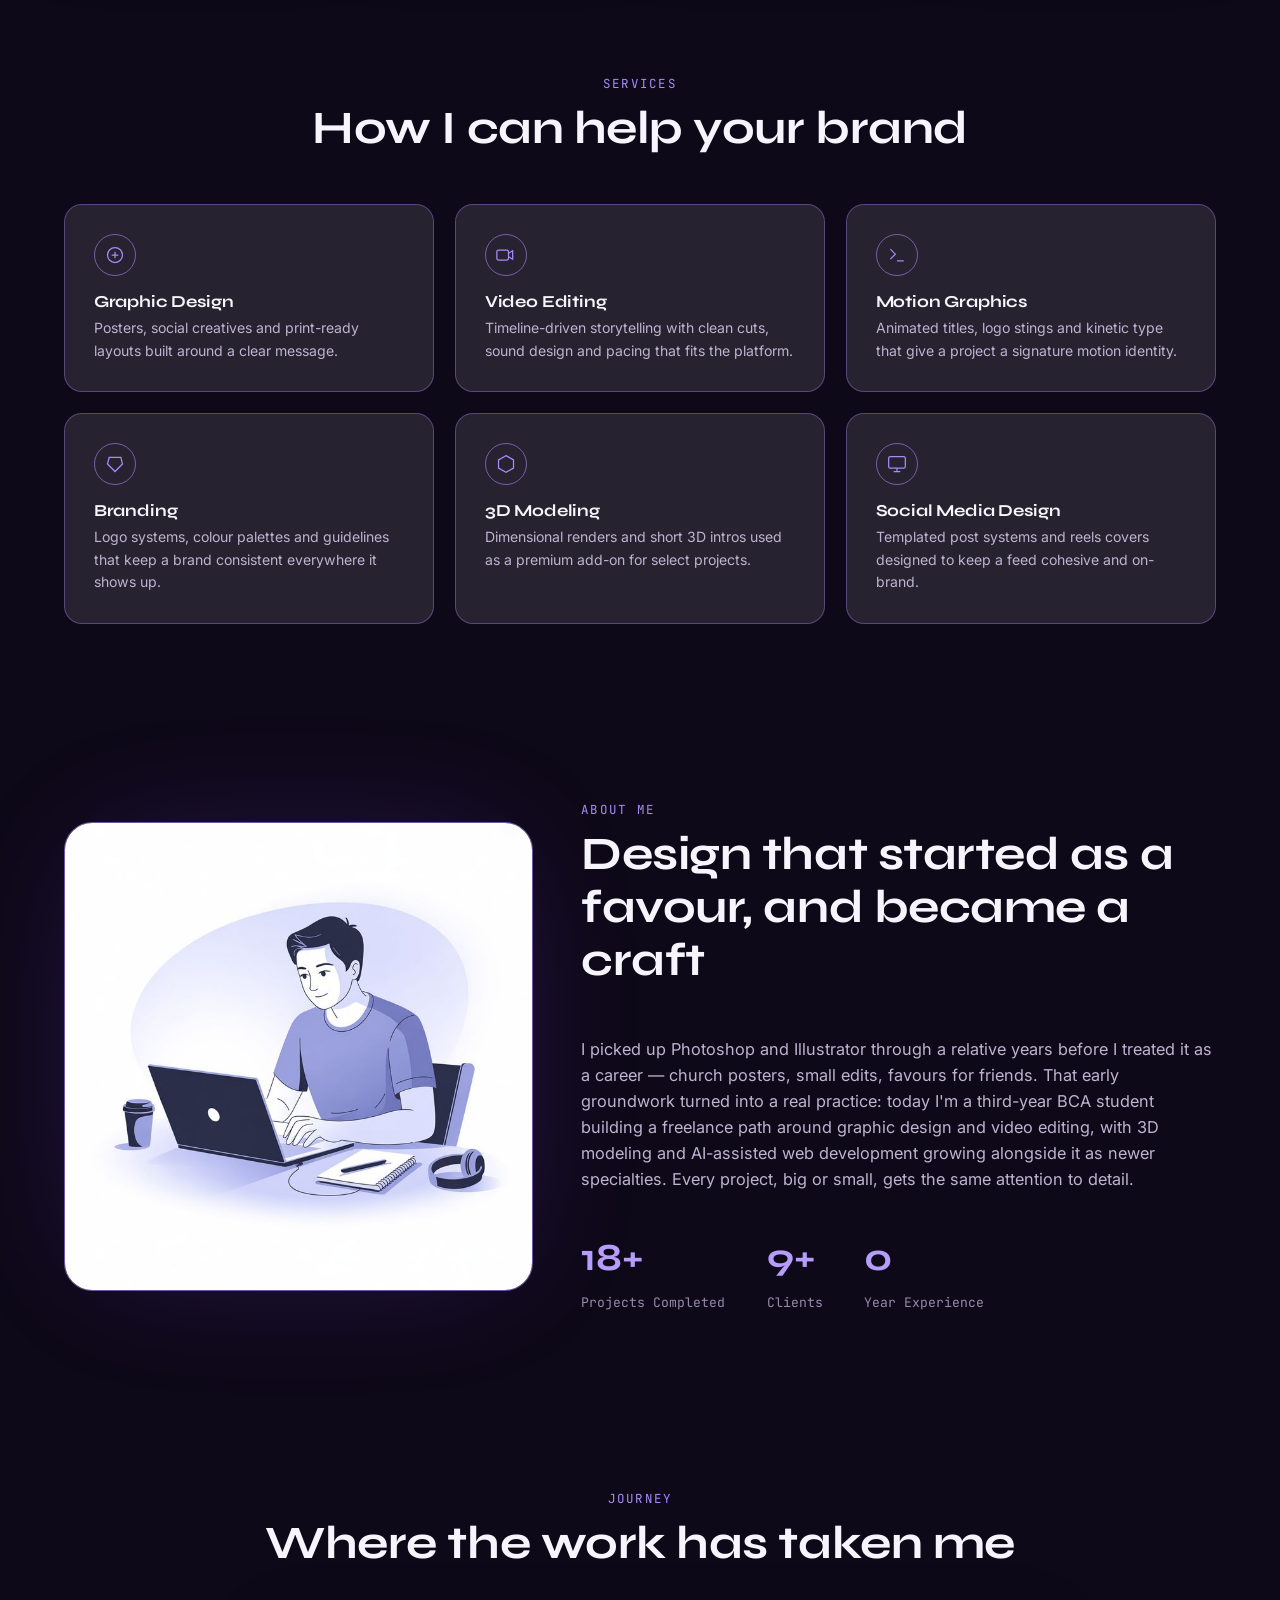
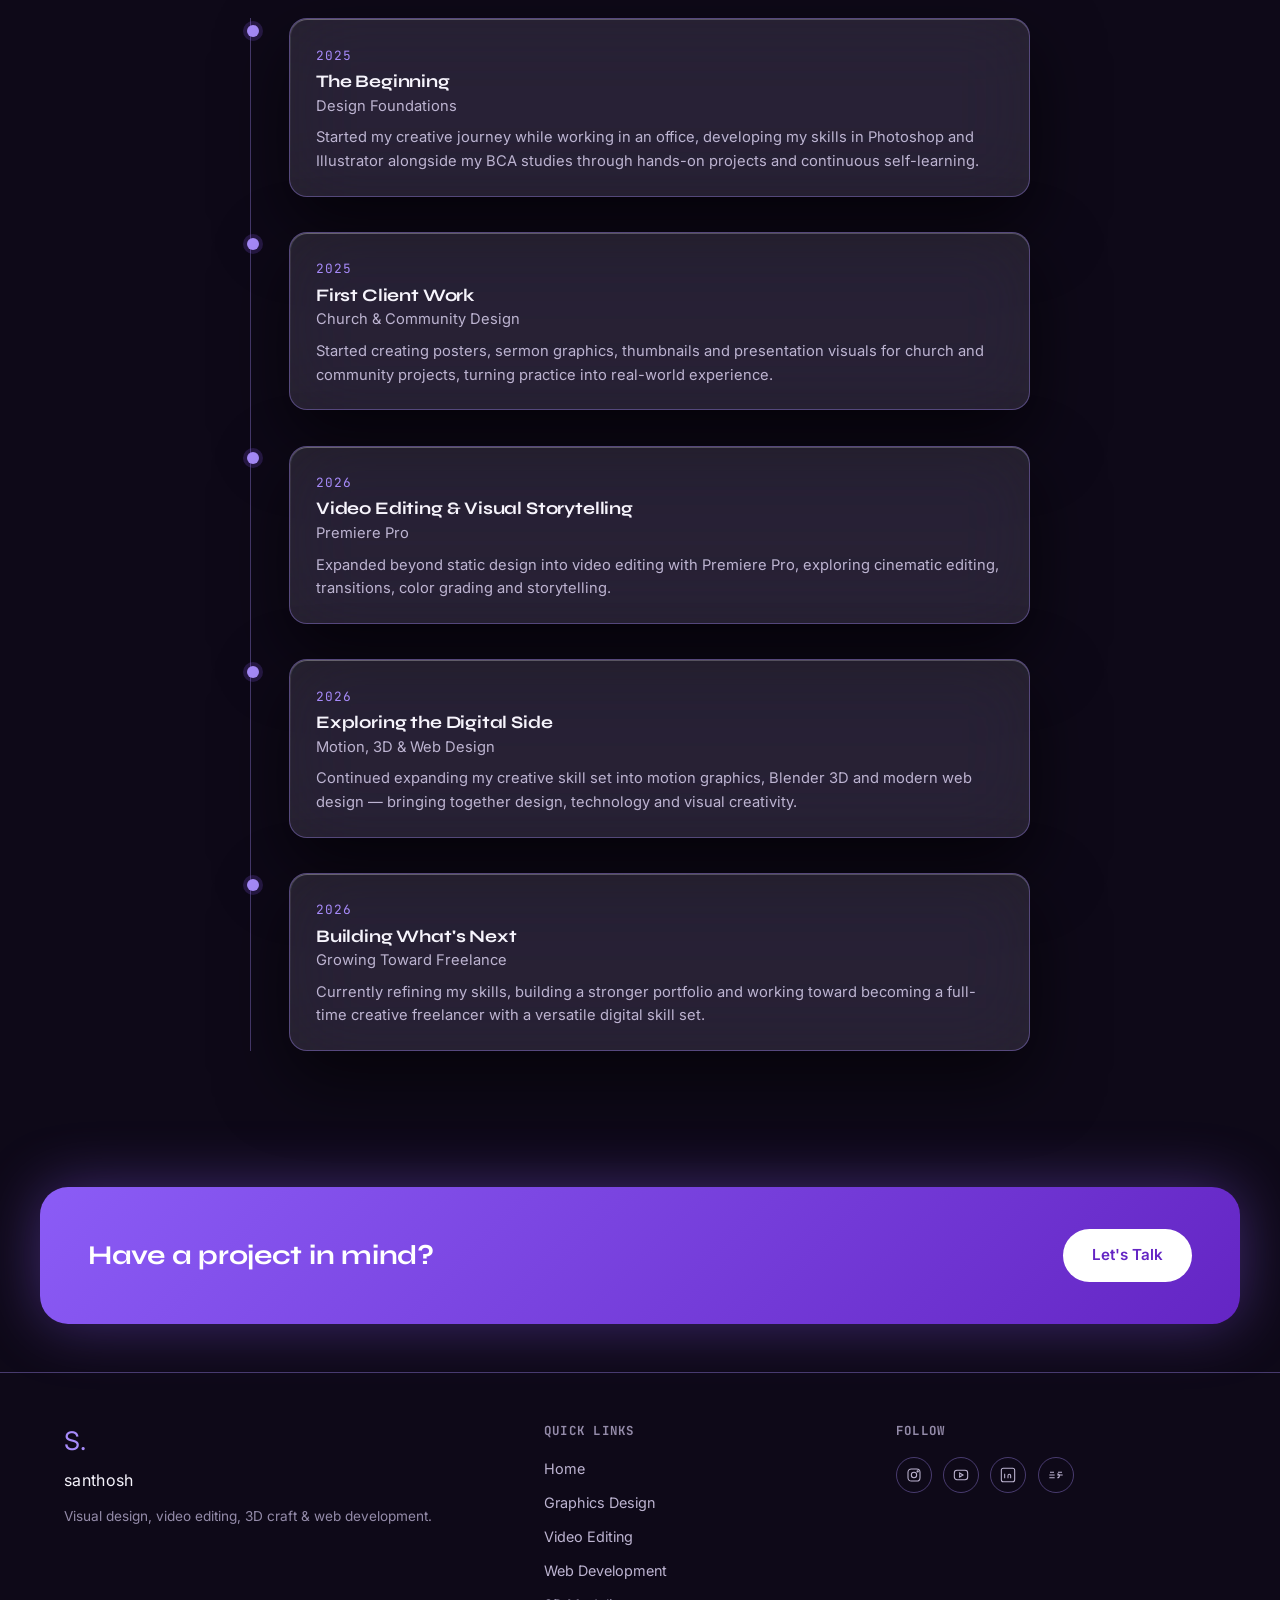
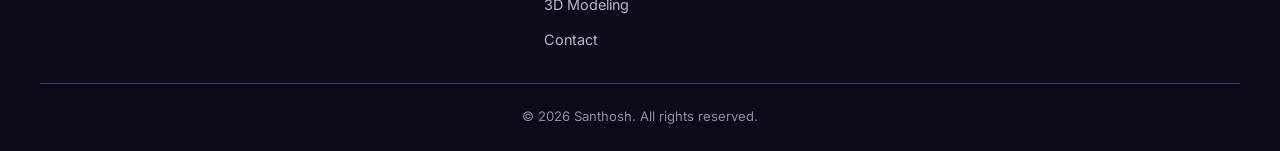
==== commit 31cff46c: "Updated portfolio" ====
--- a/index.html
+++ b/index.html
@@ -202,7 +202,7 @@
           </p>
 
           <div class="hero-actions reveal" data-reveal>
-            <a href="graphics.html" class="btn btn-primary ripple" data-magnetic>
+            <a href="#skills" class="btn btn-primary ripple" data-magnetic>
               <span>View Portfolio</span>
             </a>
             <a href="images\Santhosh_Resume.pdf" class="btn btn-glass ripple" data-magnetic download> <!-- Change resume file -->
--- a/css/style.css
+++ b/css/style.css
@@ -523,7 +523,10 @@
   top: 0; left: 0;
   border-radius: 50%;
   pointer-events: none;
-  z-index: 1002;
+  /* Must sit above every overlay (lightbox = 1100, welcome screen = 10000),
+     otherwise the native cursor is hidden and the custom one is painted
+     behind the overlay — so the pointer appears to vanish. */
+  z-index: 10001;
   transform: translate(-50%, -50%);
   display: none;
 }
@@ -975,9 +978,44 @@
   opacity: 0; visibility: hidden;
   transition: opacity var(--t-med) var(--ease), visibility var(--t-med) var(--ease);
   padding: 2rem;
+  overflow: hidden;            /* keeps a zoomed image from creating scrollbars */
+  overscroll-behavior: contain;
 }
 .lightbox.open { opacity: 1; visibility: visible; }
-.lightbox-image { max-width: min(900px, 90vw); max-height: 75vh; border-radius: var(--radius-md); border: 1px solid var(--glass-border-strong); }
+.lightbox-image {
+  max-width: min(900px, 90vw);
+  max-height: 75vh;
+  border-radius: var(--radius-md);
+  border: 1px solid var(--glass-border-strong);
+  /* Scroll-wheel zoom / drag-to-pan */
+  transform-origin: center center;
+  transition: transform 0.16s var(--ease);
+  will-change: transform;
+  touch-action: none;
+  -webkit-user-select: none;
+  user-select: none;
+  -webkit-user-drag: none;
+}
+.lightbox-image.is-zoomed { cursor: grab; }
+.lightbox-image.is-panning { cursor: grabbing; transition: none; }
+body.has-custom-cursor .lightbox-image.is-zoomed,
+body.has-custom-cursor .lightbox-image.is-panning { cursor: none; }
+
+/* Small "scroll to zoom" hint + live zoom level */
+.lightbox-zoom-hint {
+  position: absolute;
+  bottom: 1.4rem; left: 50%; transform: translateX(-50%);
+  font-family: var(--font-mono);
+  font-size: 0.72rem;
+  letter-spacing: 0.04em;
+  color: var(--gray-300);
+  background: var(--glass-bg-strong);
+  border: 1px solid var(--glass-border);
+  border-radius: 999px;
+  padding: 0.35rem 0.85rem;
+  pointer-events: none;
+  opacity: 0.75;
+}
 .lightbox-caption { margin-top: 1rem; color: var(--gray-300); font-size: 0.9rem; }
 .lightbox-close {
   position: absolute; top: 1.6rem; right: 1.8rem;
